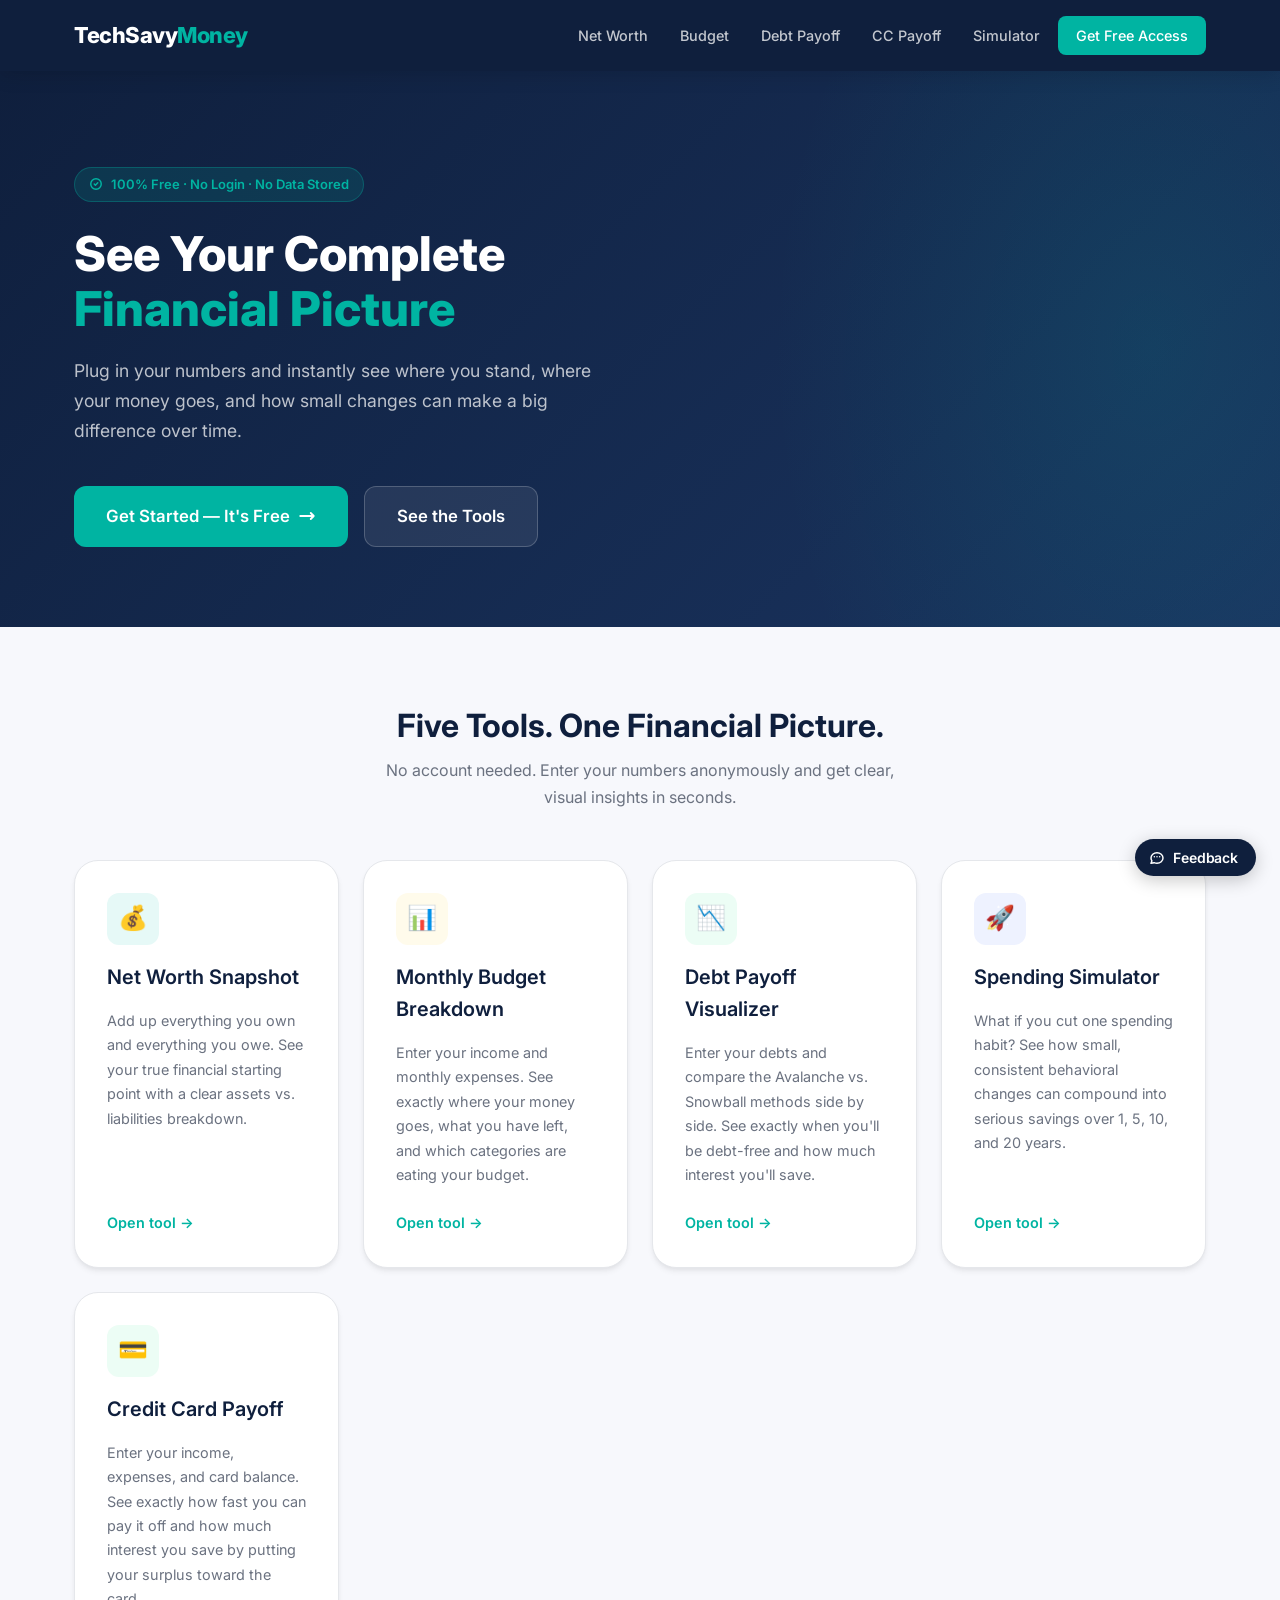
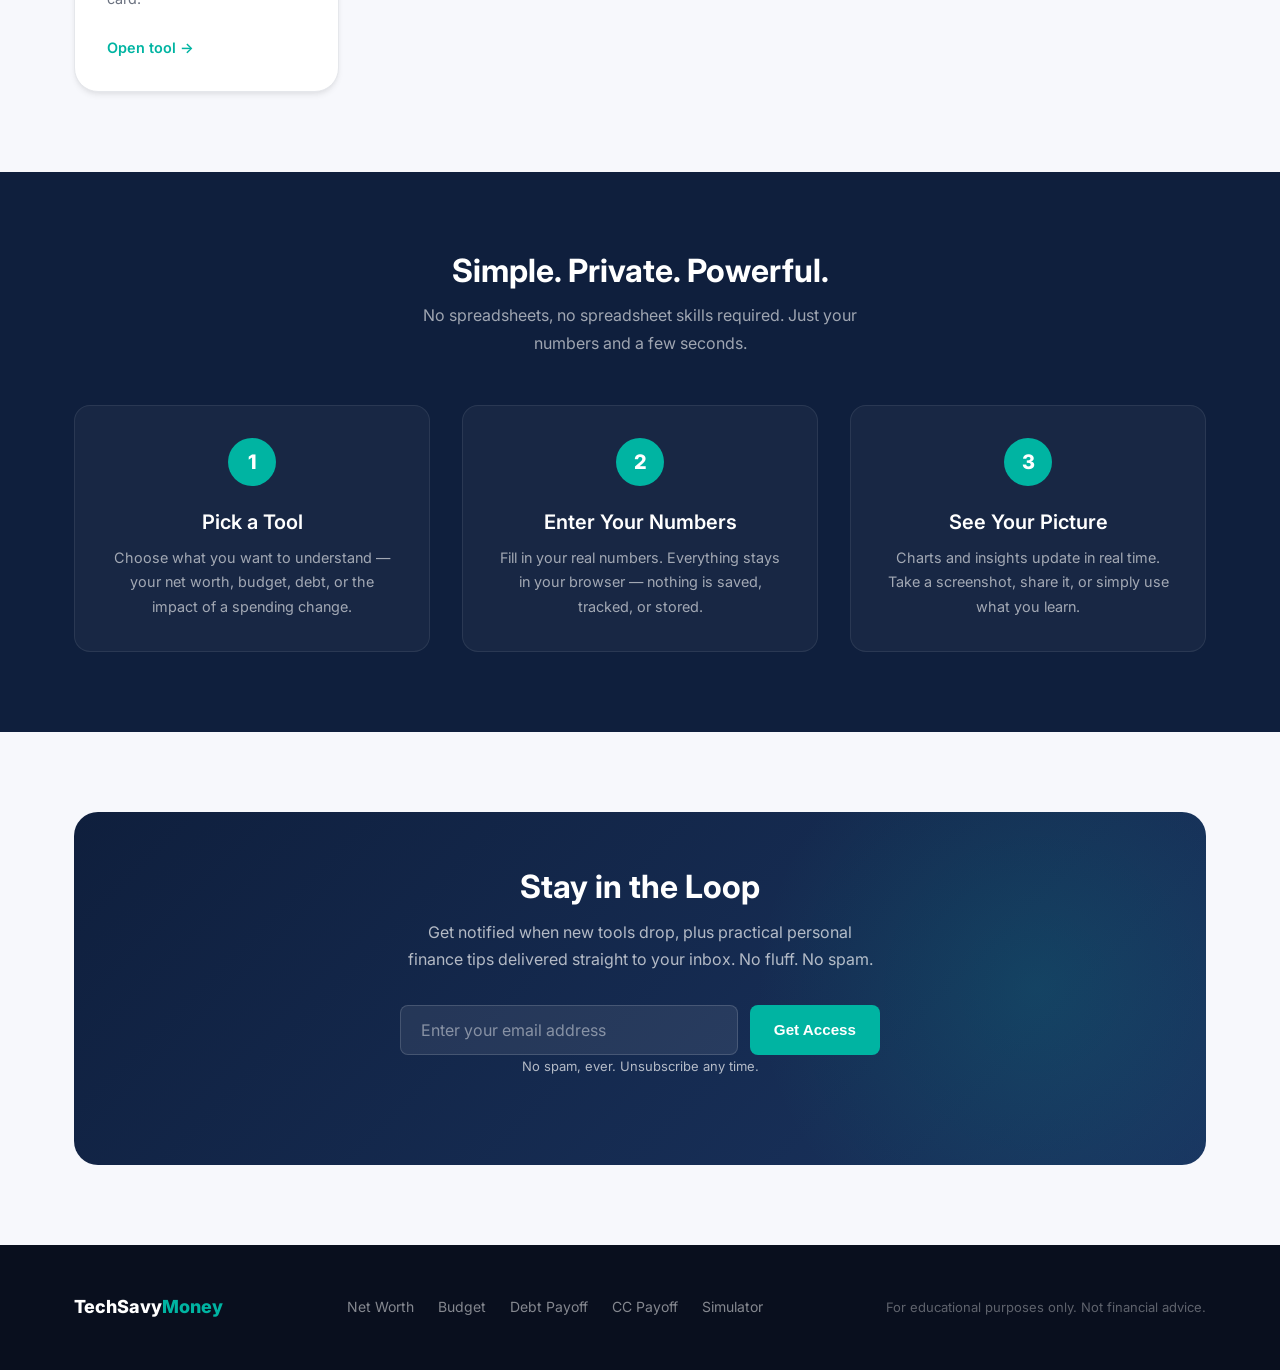
==== dashboard/index.html @ 78b443f4 "Restructure: make WAT project root the home for the dashboard - Move site source into dashboard/ (hi" ====
<!DOCTYPE html>
<html lang="en">
<head>
  <meta charset="UTF-8" />
  <meta name="viewport" content="width=device-width, initial-scale=1.0" />
  <title>TechSavyMoney — Your Complete Financial Picture</title>
  <meta name="description" content="Free personal finance tools to visualize your net worth, budget, debt payoff plan, and the impact of small spending changes." />
  <link rel="stylesheet" href="css/styles.css" />
</head>
<body>

  <!-- ── Navbar ── -->
  <nav class="navbar">
    <div class="container">
      <a href="index.html" class="nav-logo">TechSavy<span>Money</span></a>
      <div class="nav-links">
        <a href="net-worth.html">Net Worth</a>
        <a href="budget.html">Budget</a>
        <a href="debt-payoff.html">Debt Payoff</a>
        <a href="credit-card.html">CC Payoff</a>
        <a href="spending-simulator.html">Simulator</a>
        <a href="#get-access" class="nav-cta">Get Free Access</a>
      </div>
      <button class="nav-toggle" onclick="toggleNav()" aria-label="Toggle menu">&#9776;</button>
    </div>
    <div class="nav-mobile" id="mobileNav">
      <a href="net-worth.html">Net Worth</a>
      <a href="budget.html">Budget Breakdown</a>
      <a href="debt-payoff.html">Debt Payoff</a>
      <a href="credit-card.html">CC Payoff</a>
      <a href="spending-simulator.html">Spending Simulator</a>
      <a href="#get-access" style="color: var(--teal); font-weight: 700;">Get Free Access →</a>
    </div>
  </nav>

  <!-- ── Hero ── -->
  <section class="hero">
    <div class="container">
      <div class="hero-content fade-up">
        <div class="hero-badge">
          <svg width="14" height="14" fill="none" viewBox="0 0 24 24" stroke="currentColor" stroke-width="2.5"><path stroke-linecap="round" stroke-linejoin="round" d="M9 12l2 2 4-4m6 2a9 9 0 11-18 0 9 9 0 0118 0z"/></svg>
          100% Free · No Login · No Data Stored
        </div>
        <h1>See Your Complete <span>Financial Picture</span></h1>
        <p>Plug in your numbers and instantly see where you stand, where your money goes, and how small changes can make a big difference over time.</p>
        <div class="hero-actions">
          <a href="net-worth.html" class="btn btn-primary btn-lg">
            Get Started — It's Free
            <svg width="18" height="18" fill="none" viewBox="0 0 24 24" stroke="currentColor" stroke-width="2.5"><path stroke-linecap="round" stroke-linejoin="round" d="M17 8l4 4m0 0l-4 4m4-4H3"/></svg>
          </a>
          <a href="#tools" class="btn btn-secondary btn-lg" style="background: rgba(255,255,255,0.08); color: #fff; border-color: rgba(255,255,255,0.2);">See the Tools</a>
        </div>
      </div>
    </div>
  </section>

  <!-- ── Tools ── -->
  <section class="tools-section" id="tools">
    <div class="container">
      <h2>Five Tools. One Financial Picture.</h2>
      <p class="subtitle">No account needed. Enter your numbers anonymously and get clear, visual insights in seconds.</p>

      <div class="tools-grid">

        <a href="net-worth.html" class="tool-card">
          <div class="tool-icon tool-icon-teal">💰</div>
          <h3>Net Worth Snapshot</h3>
          <p>Add up everything you own and everything you owe. See your true financial starting point with a clear assets vs. liabilities breakdown.</p>
          <span class="tool-card-link">Open tool →</span>
        </a>

        <a href="budget.html" class="tool-card">
          <div class="tool-icon tool-icon-amber">📊</div>
          <h3>Monthly Budget Breakdown</h3>
          <p>Enter your income and monthly expenses. See exactly where your money goes, what you have left, and which categories are eating your budget.</p>
          <span class="tool-card-link">Open tool →</span>
        </a>

        <a href="debt-payoff.html" class="tool-card">
          <div class="tool-icon tool-icon-green">📉</div>
          <h3>Debt Payoff Visualizer</h3>
          <p>Enter your debts and compare the Avalanche vs. Snowball methods side by side. See exactly when you'll be debt-free and how much interest you'll save.</p>
          <span class="tool-card-link">Open tool →</span>
        </a>

        <a href="spending-simulator.html" class="tool-card">
          <div class="tool-icon tool-icon-navy">🚀</div>
          <h3>Spending Simulator</h3>
          <p>What if you cut one spending habit? See how small, consistent behavioral changes can compound into serious savings over 1, 5, 10, and 20 years.</p>
          <span class="tool-card-link">Open tool →</span>
        </a>

        <a href="credit-card.html" class="tool-card">
          <div class="tool-icon tool-icon-green">💳</div>
          <h3>Credit Card Payoff</h3>
          <p>Enter your income, expenses, and card balance. See exactly how fast you can pay it off and how much interest you save by putting your surplus toward the card.</p>
          <span class="tool-card-link">Open tool →</span>
        </a>

      </div>
    </div>
  </section>

  <!-- ── How It Works ── -->
  <section class="how-section">
    <div class="container">
      <h2>Simple. Private. Powerful.</h2>
      <p class="subtitle">No spreadsheets, no spreadsheet skills required. Just your numbers and a few seconds.</p>
      <div class="steps-grid">
        <div class="step">
          <div class="step-number">1</div>
          <h3>Pick a Tool</h3>
          <p>Choose what you want to understand — your net worth, budget, debt, or the impact of a spending change.</p>
        </div>
        <div class="step">
          <div class="step-number">2</div>
          <h3>Enter Your Numbers</h3>
          <p>Fill in your real numbers. Everything stays in your browser — nothing is saved, tracked, or stored.</p>
        </div>
        <div class="step">
          <div class="step-number">3</div>
          <h3>See Your Picture</h3>
          <p>Charts and insights update in real time. Take a screenshot, share it, or simply use what you learn.</p>
        </div>
      </div>
    </div>
  </section>

  <!-- ── Email Capture ── -->
  <section class="email-section section" id="get-access">
    <div class="container">
      <div class="email-box">
        <h2>Stay in the Loop</h2>
        <p>Get notified when new tools drop, plus practical personal finance tips delivered straight to your inbox. No fluff. No spam.</p>
        <form class="email-form" onsubmit="handleEmailSubmit(event)">
          <input type="email" id="emailInput" placeholder="Enter your email address" required />
          <button type="submit" class="btn btn-primary">Get Access</button>
        </form>
        <p class="email-disclaimer">No spam, ever. Unsubscribe any time.</p>
        <p id="emailSuccess" class="hidden" style="color: var(--teal); font-weight: 600; margin-top: 1rem; position: relative;">
          ✓ You're on the list! Check your inbox.
        </p>
      </div>
    </div>
  </section>

  <!-- ── Footer ── -->
  <footer class="footer">
    <div class="container">
      <div class="footer-inner">
        <div class="footer-logo">TechSavy<span>Money</span></div>
        <div class="footer-links">
          <a href="net-worth.html">Net Worth</a>
          <a href="budget.html">Budget</a>
          <a href="debt-payoff.html">Debt Payoff</a>
          <a href="credit-card.html">CC Payoff</a>
          <a href="spending-simulator.html">Simulator</a>
        </div>
        <p class="footer-copy">For educational purposes only. Not financial advice.</p>
      </div>
    </div>
  </footer>

  <!-- Netlify Forms registration — required for feedback widget to submit correctly -->
  <form name="feedback" method="POST" data-netlify="true" netlify-honeypot="bot-field" style="position:absolute;left:-9999px;width:1px;height:1px;overflow:hidden;" aria-hidden="true">
    <input name="bot-field" />
    <input name="type" />
    <input name="message" />
    <input name="email" />
    <input name="page" />
  </form>

  <script src="js/feedback.js"></script>
  <script>
    function toggleNav() {
      document.getElementById('mobileNav').classList.toggle('open');
    }
    function handleEmailSubmit(e) {
      e.preventDefault();
      // TODO: Connect to your email provider (Mailchimp, ConvertKit, etc.)
      document.querySelector('.email-form').classList.add('hidden');
      document.getElementById('emailSuccess').classList.remove('hidden');
    }
  </script>
</body>
</html>
---- dashboard/css/styles.css ----
@import url('https://fonts.googleapis.com/css2?family=Inter:wght@400;500;600;700;800&display=swap');

/* ─── Variables ─────────────────────────────────────────────── */
:root {
  --bg:           #F7F8FC;
  --surface:      #FFFFFF;
  --surface-2:    #F0F2F8;
  --navy:         #0F1F3D;
  --navy-light:   #1A3460;
  --teal:         #00B4A2;
  --teal-dark:    #009688;
  --teal-light:   #E6F9F7;
  --text:         #111827;
  --text-muted:   #6B7280;
  --border:       #E5E7EB;
  --green:        #10B981;
  --green-light:  #ECFDF5;
  --red:          #EF4444;
  --red-light:    #FEF2F2;
  --amber:        #F59E0B;
  --amber-light:  #FFFBEB;
  --shadow-sm:    0 1px 3px rgba(0,0,0,0.06);
  --shadow:       0 4px 6px -1px rgba(0,0,0,0.07), 0 2px 4px -1px rgba(0,0,0,0.04);
  --shadow-md:    0 10px 15px -3px rgba(0,0,0,0.08), 0 4px 6px -2px rgba(0,0,0,0.03);
  --shadow-lg:    0 20px 25px -5px rgba(0,0,0,0.08), 0 10px 10px -5px rgba(0,0,0,0.03);
  --radius-sm:    8px;
  --radius:       12px;
  --radius-lg:    16px;
  --radius-xl:    24px;
}

/* ─── Reset ─────────────────────────────────────────────────── */
*, *::before, *::after { box-sizing: border-box; margin: 0; padding: 0; }
html { scroll-behavior: smooth; }
body {
  font-family: 'Inter', -apple-system, BlinkMacSystemFont, sans-serif;
  background: var(--bg);
  color: var(--text);
  line-height: 1.6;
  -webkit-font-smoothing: antialiased;
}
a { text-decoration: none; color: inherit; }
img { max-width: 100%; display: block; }

/* ─── Typography ─────────────────────────────────────────────── */
h1 { font-size: clamp(2rem, 4vw, 3rem); font-weight: 800; line-height: 1.15; }
h2 { font-size: clamp(1.5rem, 3vw, 2rem); font-weight: 700; line-height: 1.2; }
h3 { font-size: 1.25rem; font-weight: 600; }
h4 { font-size: 1rem; font-weight: 600; }
p  { color: var(--text-muted); line-height: 1.7; }

/* ─── Layout ─────────────────────────────────────────────────── */
.container {
  max-width: 1180px;
  margin: 0 auto;
  padding: 0 1.5rem;
}
.section { padding: 5rem 0; }
.section-sm { padding: 3rem 0; }

/* ─── Navbar ─────────────────────────────────────────────────── */
.navbar {
  background: var(--navy);
  padding: 1rem 0;
  position: sticky;
  top: 0;
  z-index: 1000;
  box-shadow: 0 2px 20px rgba(0,0,0,0.15);
}
.navbar .container {
  display: flex;
  align-items: center;
  justify-content: space-between;
  gap: 1rem;
}
.nav-logo {
  font-size: 1.375rem;
  font-weight: 800;
  color: #fff;
  letter-spacing: -0.5px;
  white-space: nowrap;
}
.nav-logo span { color: var(--teal); }
.nav-links {
  display: flex;
  align-items: center;
  gap: 0.25rem;
}
.nav-links a {
  color: rgba(255,255,255,0.75);
  font-size: 0.9rem;
  font-weight: 500;
  padding: 0.5rem 0.875rem;
  border-radius: var(--radius-sm);
  transition: all 0.15s ease;
}
.nav-links a:hover,
.nav-links a.active {
  color: #fff;
  background: rgba(255,255,255,0.1);
}
.nav-links a.active { color: var(--teal); }
.nav-cta {
  background: var(--teal) !important;
  color: #fff !important;
  padding: 0.5rem 1.125rem !important;
  border-radius: var(--radius-sm) !important;
}
.nav-cta:hover { background: var(--teal-dark) !important; }

.nav-toggle {
  display: none;
  background: none;
  border: none;
  color: #fff;
  font-size: 1.5rem;
  cursor: pointer;
  padding: 0.25rem;
  line-height: 1;
}
.nav-mobile {
  display: none;
  flex-direction: column;
  padding: 1rem 1.5rem 1.5rem;
  gap: 0.25rem;
  border-top: 1px solid rgba(255,255,255,0.08);
  margin-top: 0.5rem;
}
.nav-mobile a {
  color: rgba(255,255,255,0.8);
  font-size: 1rem;
  font-weight: 500;
  padding: 0.75rem 0;
  border-bottom: 1px solid rgba(255,255,255,0.06);
}
.nav-mobile.open { display: flex; }

/* ─── Buttons ────────────────────────────────────────────────── */
.btn {
  display: inline-flex;
  align-items: center;
  gap: 0.5rem;
  padding: 0.75rem 1.5rem;
  border-radius: var(--radius-sm);
  font-size: 0.95rem;
  font-weight: 600;
  cursor: pointer;
  border: none;
  transition: all 0.15s ease;
  white-space: nowrap;
}
.btn-primary {
  background: var(--teal);
  color: #fff;
}
.btn-primary:hover { background: var(--teal-dark); transform: translateY(-1px); box-shadow: 0 4px 12px rgba(0,180,162,0.35); }
.btn-secondary {
  background: var(--surface);
  color: var(--navy);
  border: 1.5px solid var(--border);
}
.btn-secondary:hover { border-color: var(--teal); color: var(--teal); background: var(--teal-light); }
.btn-navy {
  background: var(--navy);
  color: #fff;
}
.btn-navy:hover { background: var(--navy-light); transform: translateY(-1px); }
.btn-lg { padding: 1rem 2rem; font-size: 1.05rem; border-radius: var(--radius); }
.btn-sm { padding: 0.5rem 1rem; font-size: 0.85rem; }
.btn-block { width: 100%; justify-content: center; }
.btn-danger {
  background: var(--red-light);
  color: var(--red);
  border: 1.5px solid #fca5a5;
}
.btn-danger:hover { background: #fee2e2; }

/* ─── Cards ──────────────────────────────────────────────────── */
.card {
  background: var(--surface);
  border-radius: var(--radius-lg);
  box-shadow: var(--shadow);
  border: 1px solid rgba(0,0,0,0.04);
}
.card-body { padding: 1.75rem; }
.card-header {
  padding: 1.25rem 1.75rem;
  border-bottom: 1px solid var(--border);
  display: flex;
  align-items: center;
  justify-content: space-between;
  gap: 1rem;
}
.card-header h3 { margin: 0; }

/* ─── Form Controls ──────────────────────────────────────────── */
.form-group {
  margin-bottom: 1.125rem;
}
.form-group label {
  display: block;
  font-size: 0.8125rem;
  font-weight: 600;
  color: var(--text-muted);
  text-transform: uppercase;
  letter-spacing: 0.04em;
  margin-bottom: 0.375rem;
}
.form-group input,
.form-group select {
  width: 100%;
  padding: 0.6875rem 1rem;
  border: 1.5px solid var(--border);
  border-radius: var(--radius-sm);
  font-size: 1rem;
  font-family: 'Inter', sans-serif;
  color: var(--text);
  background: var(--surface);
  transition: all 0.15s ease;
}
.form-group input:focus,
.form-group select:focus {
  outline: none;
  border-color: var(--teal);
  box-shadow: 0 0 0 3px rgba(0,180,162,0.12);
}
.form-group input::placeholder { color: #9CA3AF; }

.input-prefix {
  position: relative;
}
.input-prefix span {
  position: absolute;
  left: 0.875rem;
  top: 50%;
  transform: translateY(-50%);
  color: var(--text-muted);
  font-weight: 500;
  font-size: 1rem;
  pointer-events: none;
}
.input-prefix input {
  padding-left: 1.75rem;
}

.input-suffix {
  position: relative;
}
.input-suffix span {
  position: absolute;
  right: 0.875rem;
  top: 50%;
  transform: translateY(-50%);
  color: var(--text-muted);
  font-weight: 500;
  font-size: 0.875rem;
  pointer-events: none;
}
.input-suffix input {
  padding-right: 2.5rem;
}

.range-wrapper {
  display: flex;
  align-items: center;
  gap: 1rem;
}
.range-wrapper input[type="range"] {
  flex: 1;
  padding: 0;
  border: none;
  box-shadow: none;
  accent-color: var(--teal);
  cursor: pointer;
}
.range-wrapper input[type="range"]:focus { box-shadow: none; }
.range-value {
  font-weight: 700;
  font-size: 1rem;
  color: var(--teal);
  min-width: 3.5rem;
  text-align: right;
}

/* ─── Section Dividers ───────────────────────────────────────── */
.section-label {
  font-size: 0.75rem;
  font-weight: 700;
  text-transform: uppercase;
  letter-spacing: 0.08em;
  color: var(--text-muted);
  margin-bottom: 1rem;
  display: flex;
  align-items: center;
  gap: 0.5rem;
}
.section-label::after {
  content: '';
  flex: 1;
  height: 1px;
  background: var(--border);
}

/* ─── Stat Cards ─────────────────────────────────────────────── */
.stat-card {
  background: var(--surface);
  border-radius: var(--radius);
  padding: 1.25rem 1.5rem;
  box-shadow: var(--shadow-sm);
  border: 1px solid var(--border);
}
.stat-label {
  font-size: 0.8125rem;
  font-weight: 600;
  color: var(--text-muted);
  text-transform: uppercase;
  letter-spacing: 0.04em;
  margin-bottom: 0.375rem;
}
.stat-value {
  font-size: 1.875rem;
  font-weight: 800;
  letter-spacing: -0.5px;
  line-height: 1;
  margin-bottom: 0.25rem;
}
.stat-meta {
  font-size: 0.8125rem;
  color: var(--text-muted);
}
.stat-positive { color: var(--green); }
.stat-negative { color: var(--red); }
.stat-neutral  { color: var(--navy); }

/* ─── Progress Bars ──────────────────────────────────────────── */
.progress-bar {
  height: 8px;
  background: var(--surface-2);
  border-radius: 100px;
  overflow: hidden;
  margin-top: 0.5rem;
}
.progress-fill {
  height: 100%;
  border-radius: 100px;
  transition: width 0.6s cubic-bezier(0.4, 0, 0.2, 1);
}

/* ─── Badges ─────────────────────────────────────────────────── */
.badge {
  display: inline-flex;
  align-items: center;
  padding: 0.25rem 0.625rem;
  border-radius: 100px;
  font-size: 0.75rem;
  font-weight: 600;
}
.badge-green  { background: var(--green-light); color: #065F46; }
.badge-red    { background: var(--red-light);   color: #991B1B; }
.badge-amber  { background: var(--amber-light); color: #92400E; }
.badge-teal   { background: var(--teal-light);  color: #005A52; }
.badge-navy   { background: #EEF2FF;            color: var(--navy); }

/* ─── Tool Layout (split view) ───────────────────────────────── */
.tool-page { padding: 2.5rem 0 4rem; }
.tool-header { margin-bottom: 2.5rem; }
.tool-header h1 { color: var(--navy); margin-bottom: 0.5rem; }
.tool-header p { font-size: 1.05rem; }

.tool-layout {
  display: grid;
  grid-template-columns: 1fr 1fr;
  gap: 2rem;
  align-items: start;
}

.panel { display: flex; flex-direction: column; gap: 1.5rem; }

/* ─── Chart Container ────────────────────────────────────────── */
.chart-wrap {
  position: relative;
  width: 100%;
}
.chart-wrap canvas { width: 100% !important; }

/* ─── Debt Items ─────────────────────────────────────────────── */
.debt-item {
  background: var(--surface-2);
  border-radius: var(--radius);
  padding: 1.25rem;
  border: 1.5px solid var(--border);
  position: relative;
  transition: border-color 0.15s;
}
.debt-item:hover { border-color: var(--teal); }
.debt-item-header {
  display: flex;
  align-items: center;
  justify-content: space-between;
  margin-bottom: 1rem;
}
.debt-item-grid {
  display: grid;
  grid-template-columns: 1fr 1fr;
  gap: 0.75rem;
}
.debt-item .form-group { margin-bottom: 0; }

/* ─── Comparison Table ───────────────────────────────────────── */
.comparison {
  display: grid;
  grid-template-columns: 1fr 1fr;
  gap: 1rem;
}
.method-card {
  background: var(--surface);
  border-radius: var(--radius);
  padding: 1.25rem;
  border: 2px solid var(--border);
  transition: all 0.2s;
}
.method-card.winner { border-color: var(--teal); background: var(--teal-light); }
.method-card h4 { margin-bottom: 0.75rem; font-size: 0.9375rem; }
.method-stat { margin-bottom: 0.5rem; }
.method-stat .label { font-size: 0.75rem; color: var(--text-muted); font-weight: 500; }
.method-stat .value { font-size: 1.0625rem; font-weight: 700; color: var(--navy); }
.winner-badge {
  display: inline-block;
  background: var(--teal);
  color: #fff;
  font-size: 0.6875rem;
  font-weight: 700;
  padding: 0.1875rem 0.5rem;
  border-radius: 100px;
  text-transform: uppercase;
  letter-spacing: 0.04em;
  margin-bottom: 0.5rem;
}

/* ─── Category Rows ──────────────────────────────────────────── */
.category-row {
  display: flex;
  align-items: center;
  gap: 0.75rem;
  padding: 0.625rem 0;
  border-bottom: 1px solid var(--border);
}
.category-row:last-child { border-bottom: none; }
.category-dot {
  width: 10px;
  height: 10px;
  border-radius: 50%;
  flex-shrink: 0;
}
.category-name { flex: 1; font-size: 0.9rem; font-weight: 500; }
.category-amount { font-weight: 600; font-size: 0.9rem; color: var(--navy); }
.category-pct { font-size: 0.8rem; color: var(--text-muted); min-width: 3rem; text-align: right; }

/* ─── Simulator Inputs ───────────────────────────────────────── */
.sim-timeline {
  display: grid;
  grid-template-columns: repeat(4, 1fr);
  gap: 0.75rem;
  margin-top: 1rem;
}
.timeline-card {
  background: var(--surface);
  border-radius: var(--radius);
  padding: 1rem;
  border: 1.5px solid var(--border);
  text-align: center;
  transition: all 0.2s;
}
.timeline-card:hover { border-color: var(--teal); }
.timeline-year { font-size: 0.8125rem; font-weight: 600; color: var(--text-muted); margin-bottom: 0.375rem; }
.timeline-amount { font-size: 1.25rem; font-weight: 800; color: var(--navy); letter-spacing: -0.5px; }
.timeline-saved { font-size: 0.75rem; color: var(--text-muted); margin-top: 0.25rem; }

/* ─── Hero (index) ───────────────────────────────────────────── */
.hero {
  background: linear-gradient(135deg, var(--navy) 0%, var(--navy-light) 100%);
  padding: 6rem 0 5rem;
  position: relative;
  overflow: hidden;
}
.hero::before {
  content: '';
  position: absolute;
  top: -50%;
  right: -20%;
  width: 60%;
  height: 200%;
  background: radial-gradient(ellipse, rgba(0,180,162,0.12) 0%, transparent 70%);
  pointer-events: none;
}
.hero-content { max-width: 640px; position: relative; z-index: 1; }
.hero-badge {
  display: inline-flex;
  align-items: center;
  gap: 0.5rem;
  background: rgba(0,180,162,0.15);
  color: var(--teal);
  border: 1px solid rgba(0,180,162,0.3);
  padding: 0.375rem 0.875rem;
  border-radius: 100px;
  font-size: 0.8125rem;
  font-weight: 600;
  margin-bottom: 1.5rem;
}
.hero h1 { color: #fff; margin-bottom: 1.25rem; }
.hero h1 span { color: var(--teal); }
.hero p { color: rgba(255,255,255,0.72); font-size: 1.1rem; margin-bottom: 2.5rem; max-width: 520px; }
.hero-actions { display: flex; gap: 1rem; flex-wrap: wrap; }

/* ─── Tool Cards (index) ─────────────────────────────────────── */
.tools-section { padding: 5rem 0; }
.tools-section h2 { text-align: center; color: var(--navy); margin-bottom: 0.75rem; }
.tools-section .subtitle { text-align: center; max-width: 540px; margin: 0 auto 3rem; }

.tools-grid {
  display: grid;
  grid-template-columns: repeat(auto-fit, minmax(260px, 1fr));
  gap: 1.5rem;
}
.tool-card {
  background: var(--surface);
  border-radius: var(--radius-xl);
  padding: 2rem;
  border: 1.5px solid var(--border);
  box-shadow: var(--shadow);
  transition: all 0.25s ease;
  display: flex;
  flex-direction: column;
  gap: 1rem;
}
.tool-card:hover {
  transform: translateY(-4px);
  box-shadow: var(--shadow-lg);
  border-color: var(--teal);
}
.tool-icon {
  width: 52px;
  height: 52px;
  border-radius: var(--radius);
  display: flex;
  align-items: center;
  justify-content: center;
  font-size: 1.5rem;
}
.tool-icon-teal   { background: var(--teal-light); }
.tool-icon-navy   { background: #EEF2FF; }
.tool-icon-green  { background: var(--green-light); }
.tool-icon-amber  { background: var(--amber-light); }
.tool-card h3 { color: var(--navy); }
.tool-card p { font-size: 0.9rem; flex: 1; }
.tool-card-link {
  display: inline-flex;
  align-items: center;
  gap: 0.375rem;
  color: var(--teal);
  font-weight: 600;
  font-size: 0.9rem;
  margin-top: 0.5rem;
  transition: gap 0.15s;
}
.tool-card:hover .tool-card-link { gap: 0.625rem; }

/* ─── How It Works ───────────────────────────────────────────── */
.how-section {
  background: var(--navy);
  padding: 5rem 0;
}
.how-section h2 { color: #fff; text-align: center; margin-bottom: 0.75rem; }
.how-section .subtitle { color: rgba(255,255,255,0.6); text-align: center; max-width: 500px; margin: 0 auto 3rem; }
.steps-grid {
  display: grid;
  grid-template-columns: repeat(3, 1fr);
  gap: 2rem;
}
.step {
  text-align: center;
  padding: 2rem;
  background: rgba(255,255,255,0.04);
  border-radius: var(--radius-lg);
  border: 1px solid rgba(255,255,255,0.08);
}
.step-number {
  width: 48px;
  height: 48px;
  border-radius: 50%;
  background: var(--teal);
  color: #fff;
  font-size: 1.25rem;
  font-weight: 800;
  display: flex;
  align-items: center;
  justify-content: center;
  margin: 0 auto 1.25rem;
}
.step h3 { color: #fff; margin-bottom: 0.5rem; }
.step p { color: rgba(255,255,255,0.6); font-size: 0.9rem; }

/* ─── Email Capture ──────────────────────────────────────────── */
.email-section {
  padding: 5rem 0;
}
.email-box {
  background: linear-gradient(135deg, var(--navy), var(--navy-light));
  border-radius: var(--radius-xl);
  padding: 3.5rem;
  text-align: center;
  position: relative;
  overflow: hidden;
}
.email-box::before {
  content: '';
  position: absolute;
  top: -30%;
  right: -10%;
  width: 50%;
  height: 160%;
  background: radial-gradient(ellipse, rgba(0,180,162,0.15) 0%, transparent 70%);
  pointer-events: none;
}
.email-box h2 { color: #fff; margin-bottom: 0.75rem; position: relative; }
.email-box p { color: rgba(255,255,255,0.68); max-width: 480px; margin: 0 auto 2rem; position: relative; }
.email-form {
  display: flex;
  gap: 0.75rem;
  max-width: 480px;
  margin: 0 auto;
  position: relative;
}
.email-form input {
  flex: 1;
  padding: 0.875rem 1.25rem;
  border-radius: var(--radius-sm);
  border: 1.5px solid rgba(255,255,255,0.15);
  background: rgba(255,255,255,0.08);
  color: #fff;
  font-size: 1rem;
  font-family: 'Inter', sans-serif;
}
.email-form input::placeholder { color: rgba(255,255,255,0.45); }
.email-form input:focus { outline: none; border-color: var(--teal); background: rgba(255,255,255,0.12); }
.email-disclaimer {
  margin-top: 1rem;
  font-size: 0.8125rem;
  color: rgba(255,255,255,0.45);
  position: relative;
}

/* ─── Footer ─────────────────────────────────────────────────── */
.footer {
  background: #090F1E;
  padding: 3rem 0;
}
.footer-inner {
  display: flex;
  align-items: center;
  justify-content: space-between;
  flex-wrap: wrap;
  gap: 1rem;
}
.footer-logo { font-size: 1.125rem; font-weight: 800; color: #fff; }
.footer-logo span { color: var(--teal); }
.footer-links { display: flex; gap: 1.5rem; flex-wrap: wrap; }
.footer-links a { color: rgba(255,255,255,0.5); font-size: 0.875rem; transition: color 0.15s; }
.footer-links a:hover { color: #fff; }
.footer-copy { color: rgba(255,255,255,0.35); font-size: 0.8125rem; }

/* ─── Disclaimer ─────────────────────────────────────────────── */
.disclaimer {
  background: var(--amber-light);
  border: 1px solid #FDE68A;
  border-radius: var(--radius-sm);
  padding: 0.875rem 1.125rem;
  font-size: 0.8125rem;
  color: #78350F;
  line-height: 1.55;
}

/* ─── Utility ────────────────────────────────────────────────── */
.text-center { text-align: center; }
.text-right  { text-align: right; }
.mt-1 { margin-top: 0.5rem; }
.mt-2 { margin-top: 1rem; }
.mt-3 { margin-top: 1.5rem; }
.mb-1 { margin-bottom: 0.5rem; }
.mb-2 { margin-bottom: 1rem; }
.mb-3 { margin-bottom: 1.5rem; }
.gap-1 { gap: 0.5rem; }
.hidden { display: none !important; }
.flex { display: flex; }
.flex-between { display: flex; align-items: center; justify-content: space-between; }
.grid-2 { display: grid; grid-template-columns: 1fr 1fr; gap: 1rem; }
.grid-3 { display: grid; grid-template-columns: repeat(3, 1fr); gap: 1rem; }

/* ─── Loading / Empty States ─────────────────────────────────── */
.empty-state {
  text-align: center;
  padding: 3rem 1.5rem;
  color: var(--text-muted);
}
.empty-state .icon { font-size: 3rem; margin-bottom: 1rem; opacity: 0.4; }
.empty-state p { font-size: 0.9375rem; }

/* ─── Responsive ─────────────────────────────────────────────── */
@media (max-width: 900px) {
  .tool-layout {
    grid-template-columns: 1fr;
  }
  .steps-grid { grid-template-columns: 1fr; gap: 1rem; }
  .email-form { flex-direction: column; }
  .sim-timeline { grid-template-columns: repeat(2, 1fr); }
  .comparison { grid-template-columns: 1fr; }
}

@media (max-width: 640px) {
  .hero { padding: 4rem 0 3.5rem; }
  .hero-actions { flex-direction: column; }
  .tools-grid { grid-template-columns: 1fr; }
  .nav-links { display: none; }
  .nav-toggle { display: block; }
  .email-box { padding: 2rem 1.5rem; }
  .footer-inner { flex-direction: column; align-items: flex-start; }
  .grid-2 { grid-template-columns: 1fr; }
  .sim-timeline { grid-template-columns: repeat(2, 1fr); }
  .debt-item-grid { grid-template-columns: 1fr; }
}

@media (max-width: 400px) {
  .sim-timeline { grid-template-columns: 1fr 1fr; }
}

/* ─── Feedback Widget ────────────────────────────────────────── */
.feedback-btn {
  position: fixed;
  bottom: 1.5rem;
  right: 1.5rem;
  z-index: 900;
  background: var(--navy);
  color: #fff;
  border: none;
  border-radius: 100px;
  padding: 0.625rem 1.125rem 0.625rem 0.875rem;
  font-size: 0.875rem;
  font-weight: 600;
  font-family: 'Inter', sans-serif;
  cursor: pointer;
  display: flex;
  align-items: center;
  gap: 0.5rem;
  box-shadow: 0 4px 18px rgba(0,0,0,0.22);
  transition: all 0.2s ease;
  letter-spacing: -0.01em;
}
.feedback-btn:hover {
  background: var(--navy-light);
  transform: translateY(-2px);
  box-shadow: 0 8px 24px rgba(0,0,0,0.26);
}

.feedback-overlay {
  position: fixed;
  inset: 0;
  background: rgba(0,0,0,0.45);
  z-index: 1100;
  display: flex;
  align-items: flex-end;
  justify-content: flex-end;
  padding: 1.5rem;
  backdrop-filter: blur(2px);
}
.feedback-overlay.hidden { display: none !important; }

.feedback-modal {
  background: var(--surface);
  border-radius: var(--radius-xl);
  width: 100%;
  max-width: 400px;
  box-shadow: 0 24px 48px rgba(0,0,0,0.18);
  overflow: hidden;
  animation: feedbackSlideUp 0.2s ease;
}

@keyframes feedbackSlideUp {
  from { opacity: 0; transform: translateY(14px); }
  to   { opacity: 1; transform: translateY(0); }
}

.feedback-modal-header {
  display: flex;
  align-items: center;
  justify-content: space-between;
  padding: 1.125rem 1.5rem;
  border-bottom: 1px solid var(--border);
}
.feedback-modal-header h3 { color: var(--navy); font-size: 1rem; }

.feedback-close-btn {
  background: none;
  border: none;
  font-size: 1.375rem;
  cursor: pointer;
  color: var(--text-muted);
  line-height: 1;
  padding: 0.125rem 0.375rem;
  border-radius: var(--radius-sm);
  transition: all 0.15s;
  font-family: 'Inter', sans-serif;
}
.feedback-close-btn:hover { background: var(--surface-2); color: var(--text); }

.feedback-modal-body { padding: 1.5rem; }

.feedback-type-toggle {
  display: flex;
  gap: 0.375rem;
  background: var(--surface-2);
  padding: 0.25rem;
  border-radius: var(--radius-sm);
  margin-bottom: 1.25rem;
}
.feedback-type-btn {
  flex: 1;
  padding: 0.5rem 0.625rem;
  border: none;
  border-radius: calc(var(--radius-sm) - 2px);
  font-size: 0.8125rem;
  font-weight: 600;
  font-family: 'Inter', sans-serif;
  cursor: pointer;
  background: transparent;
  color: var(--text-muted);
  transition: all 0.15s;
  white-space: nowrap;
}
.feedback-type-btn.active {
  background: var(--surface);
  color: var(--navy);
  box-shadow: var(--shadow-sm);
}

.feedback-modal-body .form-group { margin-bottom: 1rem; }

.feedback-modal-body textarea {
  width: 100%;
  padding: 0.6875rem 1rem;
  border: 1.5px solid var(--border);
  border-radius: var(--radius-sm);
  font-size: 0.9375rem;
  font-family: 'Inter', sans-serif;
  color: var(--text);
  resize: vertical;
  min-height: 96px;
  transition: all 0.15s ease;
  line-height: 1.55;
}
.feedback-modal-body textarea:focus {
  outline: none;
  border-color: var(--teal);
  box-shadow: 0 0 0 3px rgba(0,180,162,0.12);
}
.feedback-modal-body textarea.error { border-color: var(--red); }

.feedback-privacy-note {
  text-align: center;
  font-size: 0.75rem;
  color: var(--text-muted);
  margin-top: 0.875rem;
  margin-bottom: 0;
}

.feedback-success-inner {
  text-align: center;
  padding: 2.5rem 1.5rem;
}
.feedback-success-emoji { font-size: 2.5rem; margin-bottom: 1rem; }
.feedback-success-inner h3 { color: var(--navy); margin-bottom: 0.5rem; }

@media (max-width: 480px) {
  .feedback-overlay {
    padding: 0;
    align-items: flex-end;
    justify-content: stretch;
  }
  .feedback-modal {
    max-width: 100%;
    border-radius: var(--radius-xl) var(--radius-xl) 0 0;
  }
  .feedback-btn {
    bottom: 1rem;
    right: 1rem;
  }
}

/* ─── Animations ─────────────────────────────────────────────── */
@keyframes fadeUp {
  from { opacity: 0; transform: translateY(16px); }
  to   { opacity: 1; transform: translateY(0); }
}
.fade-up { animation: fadeUp 0.5s ease forwards; }

/* ─── Scrollbar ──────────────────────────────────────────────── */
::-webkit-scrollbar { width: 6px; }
::-webkit-scrollbar-track { background: transparent; }
::-webkit-scrollbar-thumb { background: var(--border); border-radius: 100px; }
::-webkit-scrollbar-thumb:hover { background: #CBD5E1; }
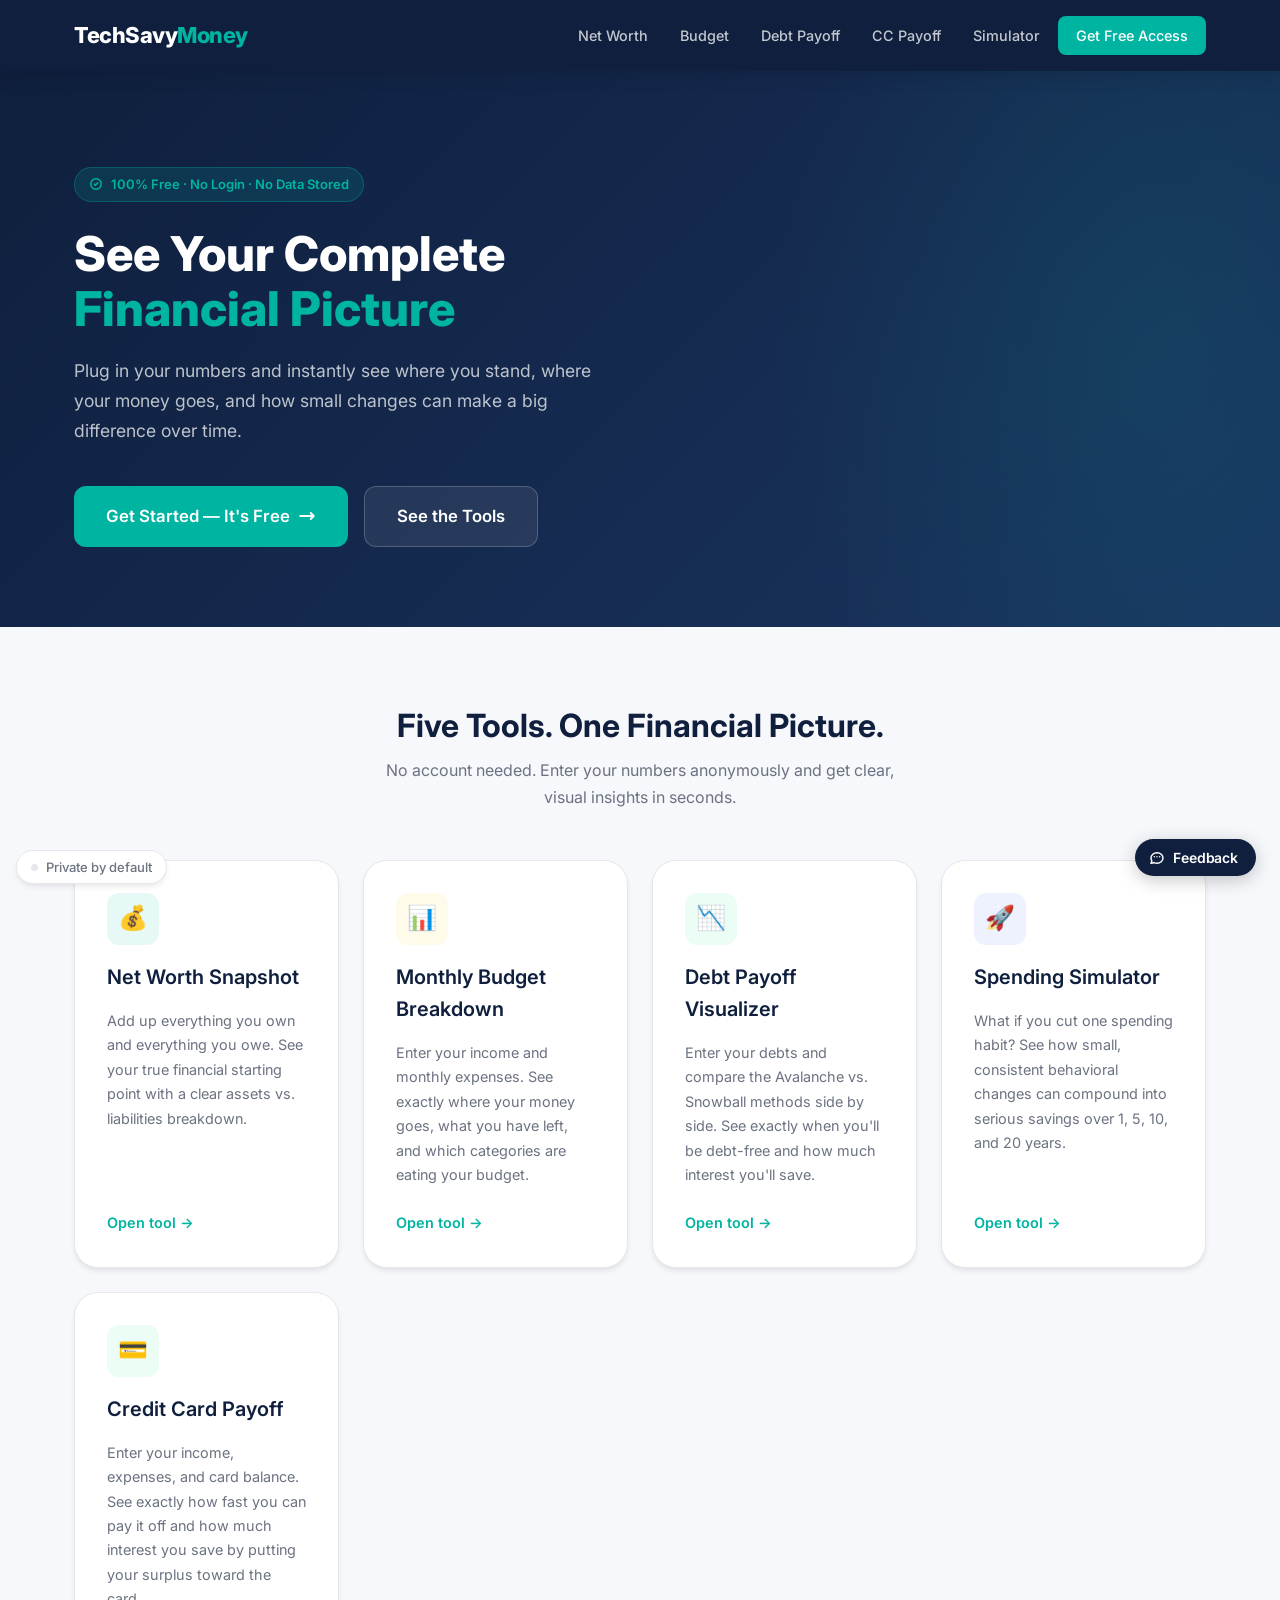
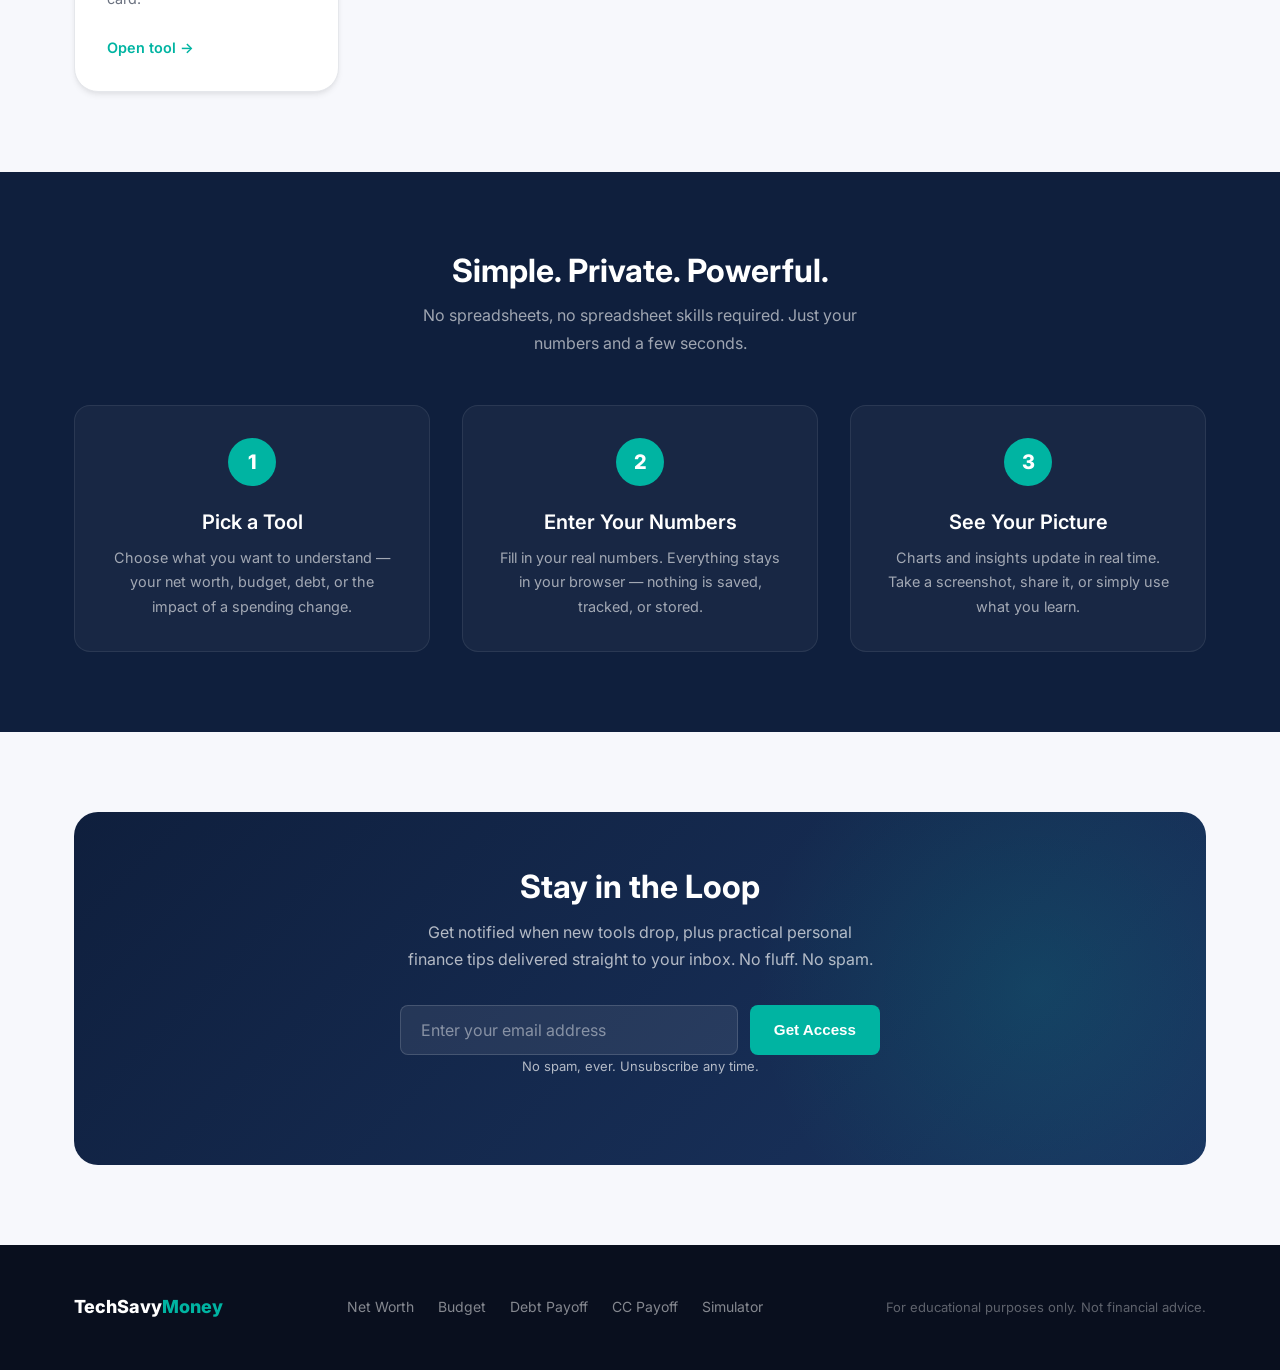
==== commit 321ac421: "Layer 1: one shared financial state across all five tools The homepage promised "Five Tools. One Fin" ====
--- a/dashboard/index.html
+++ b/dashboard/index.html
@@ -7,7 +7,7 @@
   <meta name="description" content="Free personal finance tools to visualize your net worth, budget, debt payoff plan, and the impact of small spending changes." />
   <link rel="stylesheet" href="css/styles.css" />
 </head>
-<body>
+<body data-tool="home">
 
   <!-- ── Navbar ── -->
   <nav class="navbar">
@@ -170,7 +170,11 @@
     <input name="page" />
   </form>
 
+  <script src="js/store.js"></script>
+
   <script src="js/feedback.js"></script>
+
+  <script src="js/tsm-ui.js"></script>
   <script>
     function toggleNav() {
       document.getElementById('mobileNav').classList.toggle('open');
--- a/dashboard/css/styles.css
+++ b/dashboard/css/styles.css
@@ -907,3 +907,220 @@
 ::-webkit-scrollbar-track { background: transparent; }
 ::-webkit-scrollbar-thumb { background: var(--border); border-radius: 100px; }
 ::-webkit-scrollbar-thumb:hover { background: #CBD5E1; }
+
+/* ═══ TSM Shared State (Layer 1) ══════════════════════════════════ */
+
+/* ── Prefilled field ───────────────────────────────────────────── */
+input.tsm-prefilled {
+  background: var(--teal-light);
+  border-color: var(--teal);
+}
+
+/* ── Prefill banner ────────────────────────────────────────────── */
+.tsm-banner {
+  display: flex;
+  align-items: center;
+  gap: 0.625rem;
+  padding: 0.75rem 1rem;
+  margin-bottom: 1.5rem;
+  background: var(--teal-light);
+  border: 1px solid rgba(0, 180, 162, 0.3);
+  border-radius: var(--radius);
+  font-size: 0.875rem;
+  color: var(--navy);
+  animation: tsm-slide-in 0.3s ease;
+}
+.tsm-banner-icon { color: var(--teal-dark); font-weight: 700; flex-shrink: 0; }
+.tsm-banner-text { flex: 1; min-width: 0; }
+.tsm-banner-undo {
+  flex-shrink: 0;
+  background: none;
+  border: none;
+  padding: 0.25rem 0.5rem;
+  font: inherit;
+  font-weight: 600;
+  color: var(--teal-dark);
+  text-decoration: underline;
+  cursor: pointer;
+  border-radius: var(--radius-sm);
+}
+.tsm-banner-undo:hover { background: rgba(0, 180, 162, 0.12); }
+.tsm-banner-close {
+  flex-shrink: 0;
+  background: none;
+  border: none;
+  padding: 0 0.25rem;
+  font-size: 1.25rem;
+  line-height: 1;
+  color: var(--text-muted);
+  cursor: pointer;
+}
+.tsm-banner-close:hover { color: var(--text); }
+
+@keyframes tsm-slide-in {
+  from { opacity: 0; transform: translateY(-6px); }
+  to   { opacity: 1; transform: none; }
+}
+
+/* ── Privacy control ───────────────────────────────────────────── */
+.tsm-privacy {
+  position: fixed;
+  bottom: 1rem;
+  left: 1rem;
+  z-index: 200;
+  display: flex;
+  flex-direction: column;
+  align-items: flex-start;
+  gap: 0.5rem;
+  max-width: calc(100vw - 2rem);
+}
+
+.tsm-privacy-pill {
+  display: inline-flex;
+  align-items: center;
+  gap: 0.5rem;
+  padding: 0.5rem 0.875rem;
+  background: var(--surface);
+  border: 1px solid var(--border);
+  border-radius: 999px;
+  box-shadow: var(--shadow);
+  font-size: 0.8125rem;
+  font-weight: 500;
+  font-family: inherit;
+  color: var(--text-muted);
+  cursor: pointer;
+  transition: border-color 0.15s, color 0.15s, box-shadow 0.15s;
+}
+.tsm-privacy-pill:hover { border-color: var(--teal); color: var(--text); box-shadow: var(--shadow-md); }
+.tsm-privacy-pill:focus-visible { outline: 2px solid var(--teal); outline-offset: 2px; }
+
+.tsm-privacy-dot {
+  width: 7px;
+  height: 7px;
+  border-radius: 50%;
+  background: var(--border);
+  flex-shrink: 0;
+}
+.tsm-privacy.has-data .tsm-privacy-dot { background: var(--green); }
+.tsm-privacy.has-data .tsm-privacy-pill { color: var(--text); }
+
+.tsm-privacy-panel {
+  width: min(22rem, calc(100vw - 2rem));
+  padding: 1.125rem;
+  background: var(--surface);
+  border: 1px solid var(--border);
+  border-radius: var(--radius-lg);
+  box-shadow: var(--shadow-lg);
+  animation: tsm-slide-up 0.18s ease;
+}
+.tsm-privacy-panel[hidden] { display: none; }
+
+@keyframes tsm-slide-up {
+  from { opacity: 0; transform: translateY(8px); }
+  to   { opacity: 1; transform: none; }
+}
+
+.tsm-privacy-head {
+  display: flex;
+  align-items: baseline;
+  justify-content: space-between;
+  gap: 0.5rem;
+  margin-bottom: 0.5rem;
+}
+.tsm-privacy-head strong { font-size: 0.875rem; color: var(--navy); line-height: 1.35; }
+.tsm-privacy-bytes {
+  flex-shrink: 0;
+  font-size: 0.6875rem;
+  font-weight: 600;
+  color: var(--green);
+  background: var(--green-light);
+  padding: 0.125rem 0.4375rem;
+  border-radius: 999px;
+  white-space: nowrap;
+}
+.tsm-privacy-copy {
+  font-size: 0.8125rem;
+  line-height: 1.5;
+  color: var(--text-muted);
+  margin-bottom: 0.875rem;
+}
+
+.tsm-privacy-modes { display: flex; flex-direction: column; gap: 0.375rem; margin-bottom: 0.75rem; }
+.tsm-privacy-mode {
+  display: flex;
+  align-items: flex-start;
+  gap: 0.5rem;
+  padding: 0.5rem 0.625rem;
+  border: 1px solid var(--border);
+  border-radius: var(--radius-sm);
+  cursor: pointer;
+  transition: border-color 0.15s, background 0.15s;
+}
+.tsm-privacy-mode:hover { border-color: var(--teal); }
+.tsm-privacy-mode.active { border-color: var(--teal); background: var(--teal-light); }
+.tsm-privacy-mode input { margin-top: 0.1875rem; accent-color: var(--teal-dark); }
+.tsm-privacy-mode-label { display: block; font-size: 0.8125rem; font-weight: 600; color: var(--text); }
+.tsm-privacy-mode-hint { display: block; font-size: 0.75rem; color: var(--text-muted); line-height: 1.4; }
+
+.tsm-privacy-expiry {
+  font-size: 0.75rem;
+  color: var(--text-muted);
+  margin-bottom: 0.75rem;
+}
+
+.tsm-privacy-clear {
+  width: 100%;
+  padding: 0.5rem;
+  background: var(--red-light);
+  border: 1px solid rgba(239, 68, 68, 0.25);
+  border-radius: var(--radius-sm);
+  font: inherit;
+  font-size: 0.8125rem;
+  font-weight: 600;
+  color: var(--red);
+  cursor: pointer;
+  transition: background 0.15s;
+}
+.tsm-privacy-clear:hover:not(:disabled) { background: #FDE2E2; }
+.tsm-privacy-clear:disabled { opacity: 0.45; cursor: default; }
+
+.tsm-privacy-proof {
+  font-size: 0.6875rem;
+  line-height: 1.5;
+  color: var(--text-muted);
+  margin-top: 0.75rem;
+  padding-top: 0.75rem;
+  border-top: 1px solid var(--border);
+}
+
+/* ── Cross-tool summary strip ──────────────────────────────────── */
+.tsm-summary {
+  display: flex;
+  flex-wrap: wrap;
+  gap: 0.5rem 1.5rem;
+  padding: 0.75rem 1rem;
+  margin-bottom: 1.5rem;
+  background: var(--surface);
+  border: 1px solid var(--border);
+  border-radius: var(--radius);
+  box-shadow: var(--shadow-sm);
+}
+.tsm-summary[hidden] { display: none; }
+.tsm-summary-item { display: flex; align-items: baseline; gap: 0.375rem; font-size: 0.8125rem; }
+.tsm-summary-label { color: var(--text-muted); }
+.tsm-summary-value { font-weight: 700; color: var(--navy); font-variant-numeric: tabular-nums; }
+.tsm-summary-value.positive { color: var(--green); }
+.tsm-summary-value.negative { color: var(--red); }
+
+@media (max-width: 640px) {
+  .tsm-privacy { bottom: 0.75rem; left: 0.75rem; }
+  .tsm-privacy-pill { font-size: 0.75rem; padding: 0.4375rem 0.75rem; }
+}
+
+@media print {
+  .tsm-privacy, .tsm-banner { display: none !important; }
+}
+
+@media (prefers-reduced-motion: reduce) {
+  .tsm-banner, .tsm-privacy-panel { animation: none; }
+}
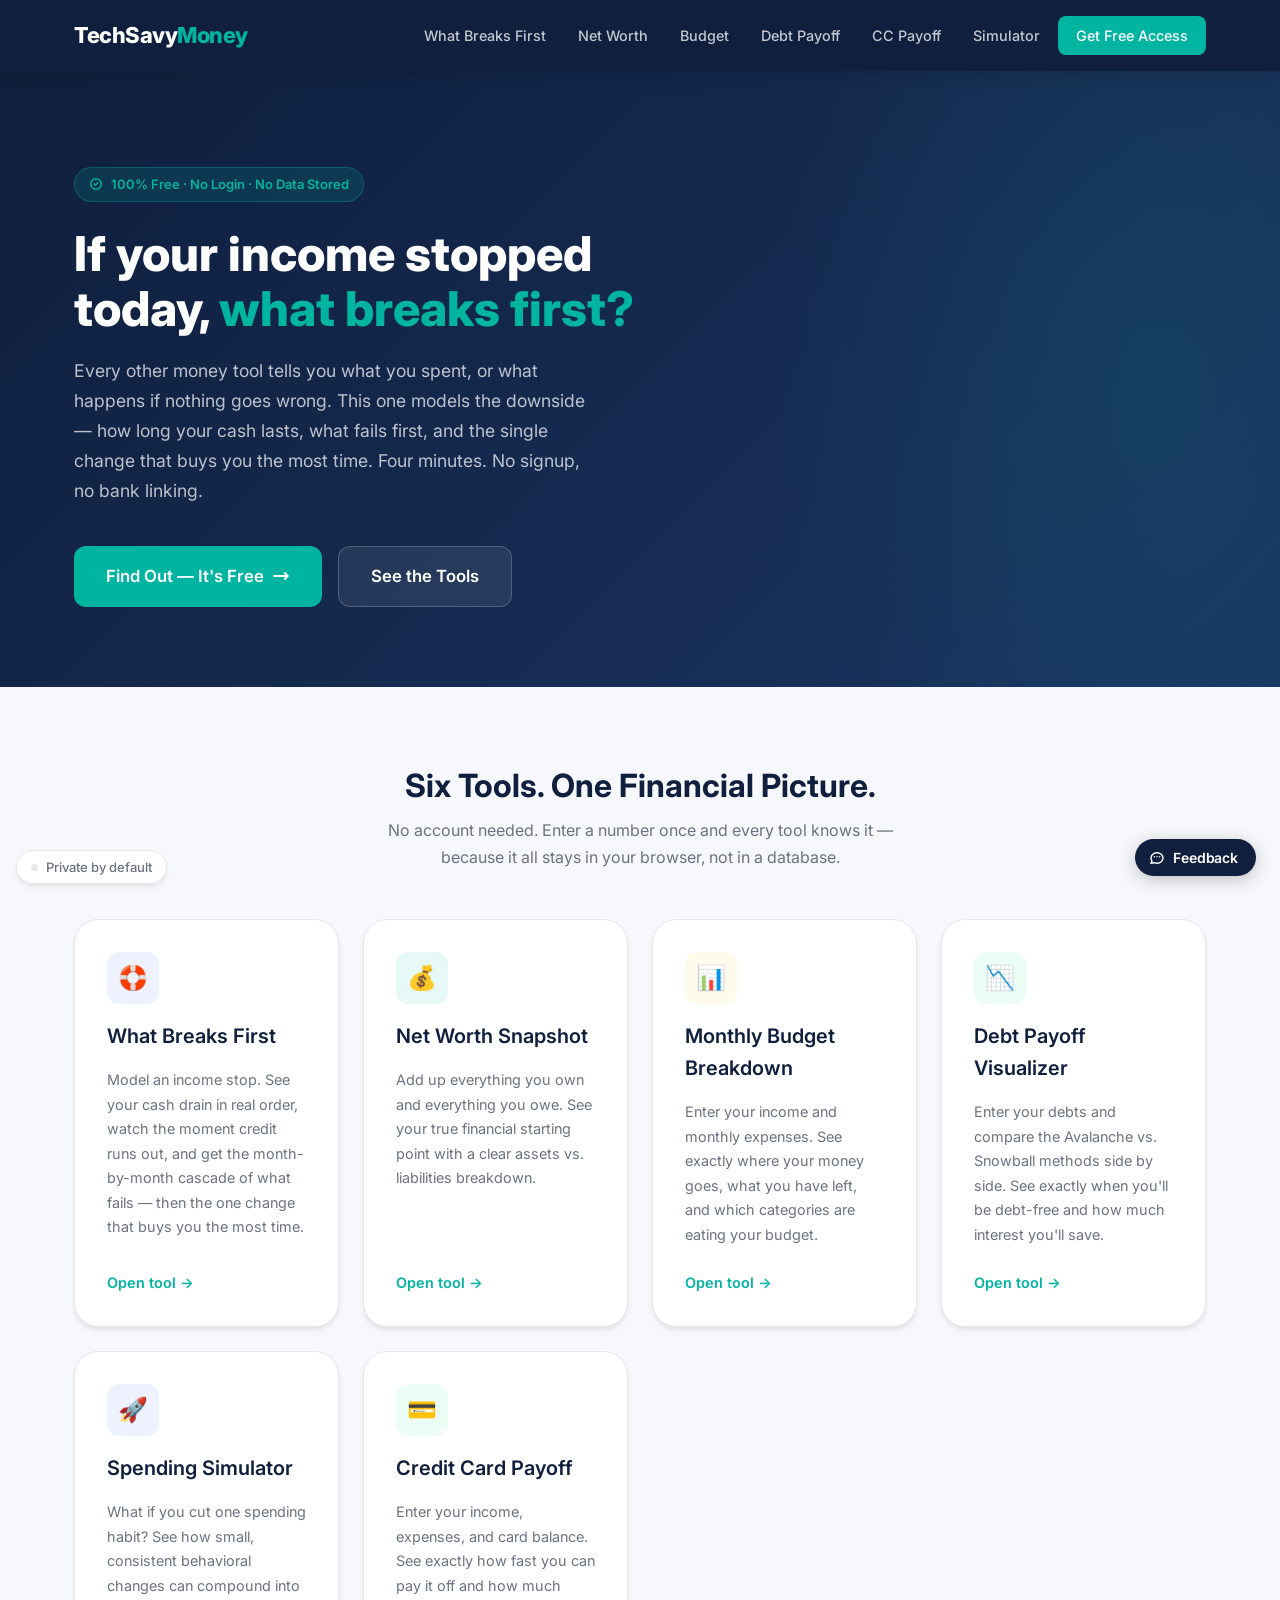
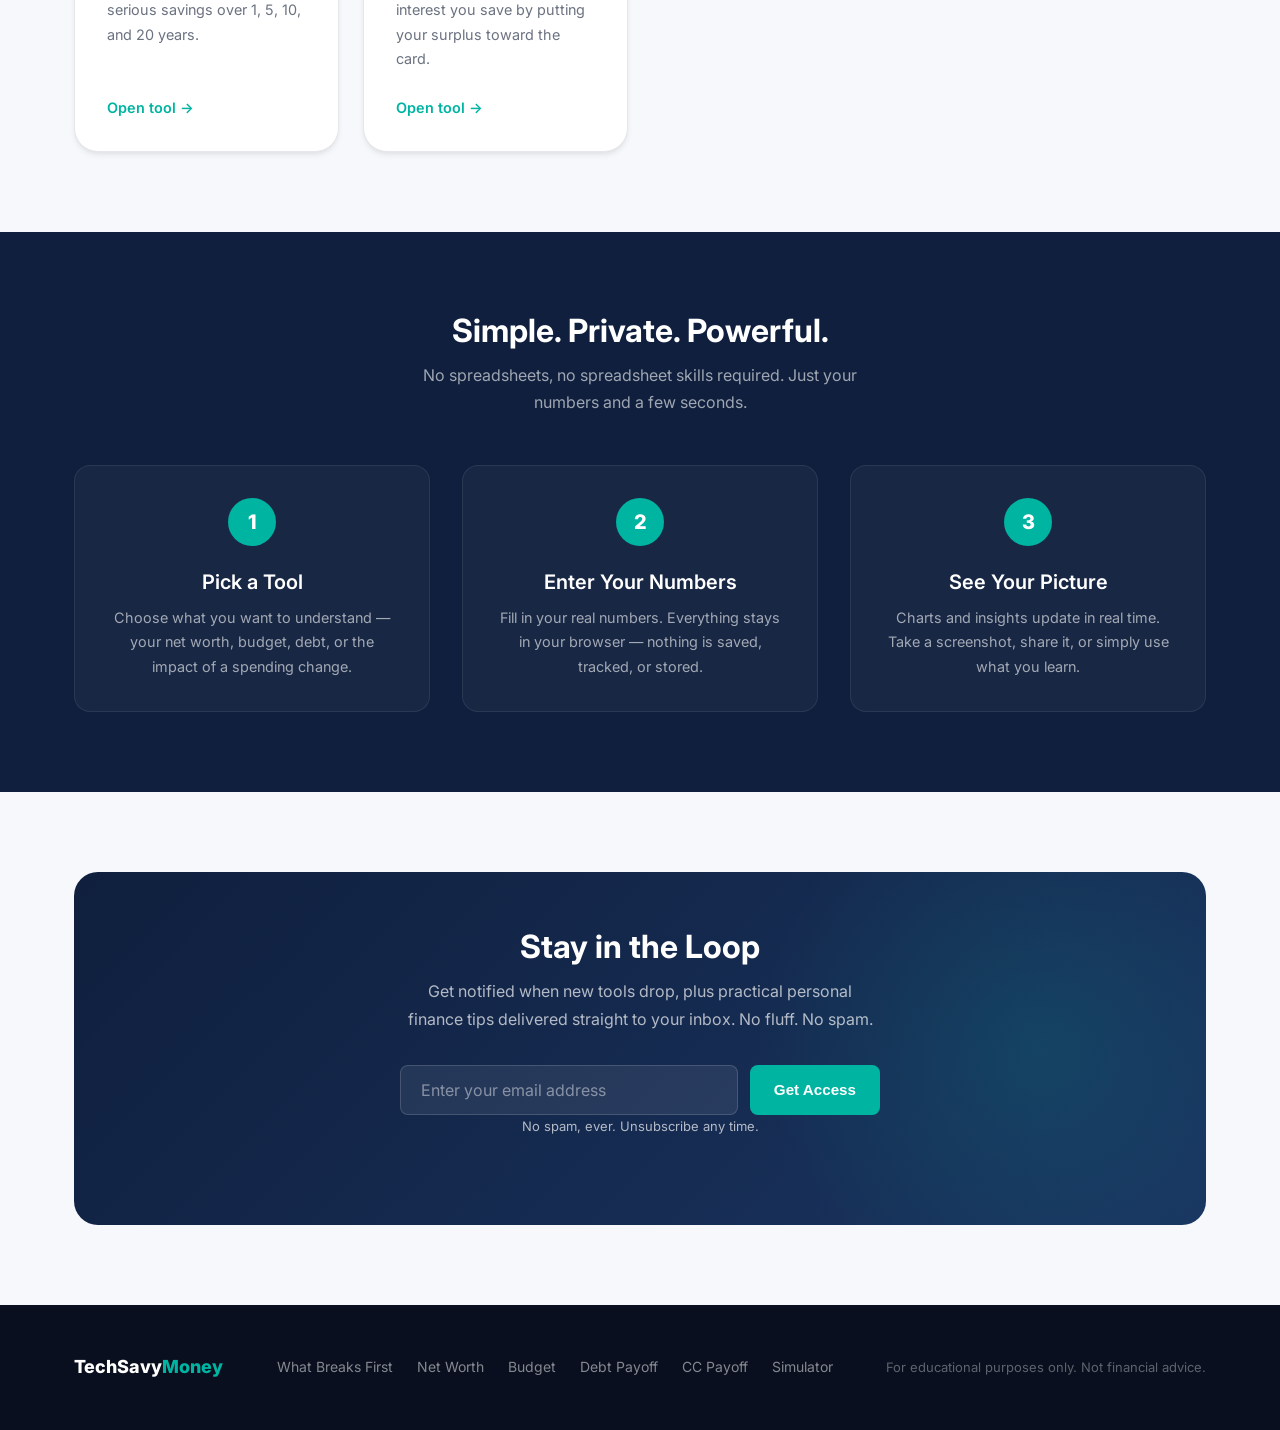
==== commit 029f998a: "Layer 2: the resilience engine — "what breaks first?" The hook. Answers the question no other free t" ====
--- a/dashboard/index.html
+++ b/dashboard/index.html
@@ -14,6 +14,7 @@
     <div class="container">
       <a href="index.html" class="nav-logo">TechSavy<span>Money</span></a>
       <div class="nav-links">
+        <a href="resilience.html">What Breaks First</a>
         <a href="net-worth.html">Net Worth</a>
         <a href="budget.html">Budget</a>
         <a href="debt-payoff.html">Debt Payoff</a>
@@ -24,6 +25,7 @@
       <button class="nav-toggle" onclick="toggleNav()" aria-label="Toggle menu">&#9776;</button>
     </div>
     <div class="nav-mobile" id="mobileNav">
+      <a href="resilience.html">What Breaks First</a>
       <a href="net-worth.html">Net Worth</a>
       <a href="budget.html">Budget Breakdown</a>
       <a href="debt-payoff.html">Debt Payoff</a>
@@ -41,11 +43,11 @@
           <svg width="14" height="14" fill="none" viewBox="0 0 24 24" stroke="currentColor" stroke-width="2.5"><path stroke-linecap="round" stroke-linejoin="round" d="M9 12l2 2 4-4m6 2a9 9 0 11-18 0 9 9 0 0118 0z"/></svg>
           100% Free · No Login · No Data Stored
         </div>
-        <h1>See Your Complete <span>Financial Picture</span></h1>
-        <p>Plug in your numbers and instantly see where you stand, where your money goes, and how small changes can make a big difference over time.</p>
+        <h1>If your income stopped today, <span>what breaks first?</span></h1>
+        <p>Every other money tool tells you what you spent, or what happens if nothing goes wrong. This one models the downside — how long your cash lasts, what fails first, and the single change that buys you the most time. Four minutes. No signup, no bank linking.</p>
         <div class="hero-actions">
-          <a href="net-worth.html" class="btn btn-primary btn-lg">
-            Get Started — It's Free
+          <a href="resilience.html" class="btn btn-primary btn-lg">
+            Find Out — It's Free
             <svg width="18" height="18" fill="none" viewBox="0 0 24 24" stroke="currentColor" stroke-width="2.5"><path stroke-linecap="round" stroke-linejoin="round" d="M17 8l4 4m0 0l-4 4m4-4H3"/></svg>
           </a>
           <a href="#tools" class="btn btn-secondary btn-lg" style="background: rgba(255,255,255,0.08); color: #fff; border-color: rgba(255,255,255,0.2);">See the Tools</a>
@@ -57,10 +59,17 @@
   <!-- ── Tools ── -->
   <section class="tools-section" id="tools">
     <div class="container">
-      <h2>Five Tools. One Financial Picture.</h2>
-      <p class="subtitle">No account needed. Enter your numbers anonymously and get clear, visual insights in seconds.</p>
+      <h2>Six Tools. One Financial Picture.</h2>
+      <p class="subtitle">No account needed. Enter a number once and every tool knows it — because it all stays in your browser, not in a database.</p>
 
       <div class="tools-grid">
+
+        <a href="resilience.html" class="tool-card">
+          <div class="tool-icon tool-icon-navy">🛟</div>
+          <h3>What Breaks First</h3>
+          <p>Model an income stop. See your cash drain in real order, watch the moment credit runs out, and get the month-by-month cascade of what fails — then the one change that buys you the most time.</p>
+          <span class="tool-card-link">Open tool →</span>
+        </a>
 
         <a href="net-worth.html" class="tool-card">
           <div class="tool-icon tool-icon-teal">💰</div>
@@ -150,6 +159,7 @@
       <div class="footer-inner">
         <div class="footer-logo">TechSavy<span>Money</span></div>
         <div class="footer-links">
+          <a href="resilience.html">What Breaks First</a>
           <a href="net-worth.html">Net Worth</a>
           <a href="budget.html">Budget</a>
           <a href="debt-payoff.html">Debt Payoff</a>
--- a/dashboard/css/styles.css
+++ b/dashboard/css/styles.css
@@ -1124,3 +1124,163 @@
 @media (prefers-reduced-motion: reduce) {
   .tsm-banner, .tsm-privacy-panel { animation: none; }
 }
+
+/* ═══ Resilience Engine (Layer 2) ═════════════════════════════════ */
+
+.field-hint {
+  font-size: 0.75rem;
+  line-height: 1.5;
+  color: var(--text-muted);
+  margin-top: 0.375rem;
+}
+.resilience-muted { font-size: 0.875rem; line-height: 1.6; color: var(--text-muted); }
+
+/* ── Headline ──────────────────────────────────────────────────── */
+.resilience-headline { border-top: 3px solid var(--navy); }
+.resilience-big {
+  font-size: clamp(2.5rem, 7vw, 3.75rem);
+  font-weight: 800;
+  line-height: 1.05;
+  letter-spacing: -0.02em;
+  margin: 0.375rem 0 0.75rem;
+  font-variant-numeric: tabular-nums;
+  color: var(--navy);
+}
+.resilience-big.positive { color: var(--green); }
+.resilience-big.caution  { color: var(--amber); }
+.resilience-big.negative { color: var(--red); }
+.resilience-sub {
+  font-size: 0.9375rem;
+  line-height: 1.6;
+  color: var(--text-muted);
+  margin-top: 0.875rem;
+  max-width: 34rem;
+  margin-left: auto;
+  margin-right: auto;
+}
+
+/* ── Cascade timeline ──────────────────────────────────────────── */
+.timeline { position: relative; }
+.timeline-row {
+  display: grid;
+  grid-template-columns: 4.5rem 1.75rem 1fr;
+  align-items: start;
+  gap: 0.5rem;
+  padding: 0.625rem 0;
+}
+.timeline-row + .timeline-row { border-top: 1px solid var(--border); }
+.timeline-first-break {
+  background: var(--red-light);
+  margin: 0 -0.5rem;
+  padding: 0.75rem 0.5rem;
+  border-radius: var(--radius-sm);
+}
+
+.timeline-when {
+  font-size: 0.75rem;
+  font-weight: 600;
+  color: var(--text-muted);
+  font-variant-numeric: tabular-nums;
+  padding-top: 0.1875rem;
+  white-space: nowrap;
+}
+.timeline-marker {
+  display: flex;
+  align-items: center;
+  justify-content: center;
+  width: 1.375rem;
+  height: 1.375rem;
+  border-radius: 50%;
+  background: var(--dot, var(--navy));
+  color: #fff;
+  font-size: 0.6875rem;
+  font-weight: 700;
+  line-height: 1;
+  flex-shrink: 0;
+}
+.timeline-title {
+  font-size: 0.9375rem;
+  font-weight: 650;
+  color: var(--navy);
+  margin-bottom: 0.1875rem;
+  display: flex;
+  align-items: center;
+  flex-wrap: wrap;
+  gap: 0.5rem;
+}
+.timeline-detail { font-size: 0.8125rem; line-height: 1.55; color: var(--text-muted); }
+.timeline-flag {
+  font-size: 0.625rem;
+  font-weight: 700;
+  text-transform: uppercase;
+  letter-spacing: 0.06em;
+  color: #fff;
+  background: var(--red);
+  padding: 0.125rem 0.4375rem;
+  border-radius: 999px;
+  white-space: nowrap;
+}
+
+/* ── Leverage ranking ──────────────────────────────────────────── */
+.leverage-row {
+  display: grid;
+  grid-template-columns: 1.625rem 1fr auto;
+  align-items: start;
+  gap: 0.75rem;
+  padding: 0.75rem 0;
+}
+.leverage-row + .leverage-row { border-top: 1px solid var(--border); }
+.leverage-best {
+  background: var(--teal-light);
+  margin: 0 -0.75rem;
+  padding: 0.875rem 0.75rem;
+  border-radius: var(--radius-sm);
+  border-top: none !important;
+}
+
+.leverage-rank {
+  display: flex;
+  align-items: center;
+  justify-content: center;
+  width: 1.625rem;
+  height: 1.625rem;
+  border-radius: 50%;
+  background: var(--surface-2);
+  color: var(--text-muted);
+  font-size: 0.75rem;
+  font-weight: 700;
+  flex-shrink: 0;
+}
+.leverage-best .leverage-rank { background: var(--teal); color: #fff; }
+
+.leverage-body { min-width: 0; }
+.leverage-label { font-size: 0.9375rem; font-weight: 600; color: var(--navy); }
+.leverage-meta {
+  font-size: 0.75rem;
+  color: var(--text-muted);
+  margin-top: 0.1875rem;
+  line-height: 1.5;
+}
+.leverage-gain {
+  font-size: 1.0625rem;
+  font-weight: 800;
+  color: var(--teal-dark);
+  font-variant-numeric: tabular-nums;
+  white-space: nowrap;
+  padding-top: 0.0625rem;
+}
+.leverage-bar {
+  height: 4px;
+  background: var(--surface-2);
+  border-radius: 999px;
+  overflow: hidden;
+  margin-top: 0.5rem;
+}
+.leverage-best .leverage-bar { background: rgba(255,255,255,0.6); }
+.leverage-fill { height: 100%; background: var(--teal); border-radius: 999px; }
+
+@media (max-width: 640px) {
+  .timeline-row { grid-template-columns: 3.75rem 1.5rem 1fr; gap: 0.375rem; }
+  .leverage-row { grid-template-columns: 1.5rem 1fr; }
+  .leverage-gain { grid-column: 2; padding-top: 0.25rem; }
+}
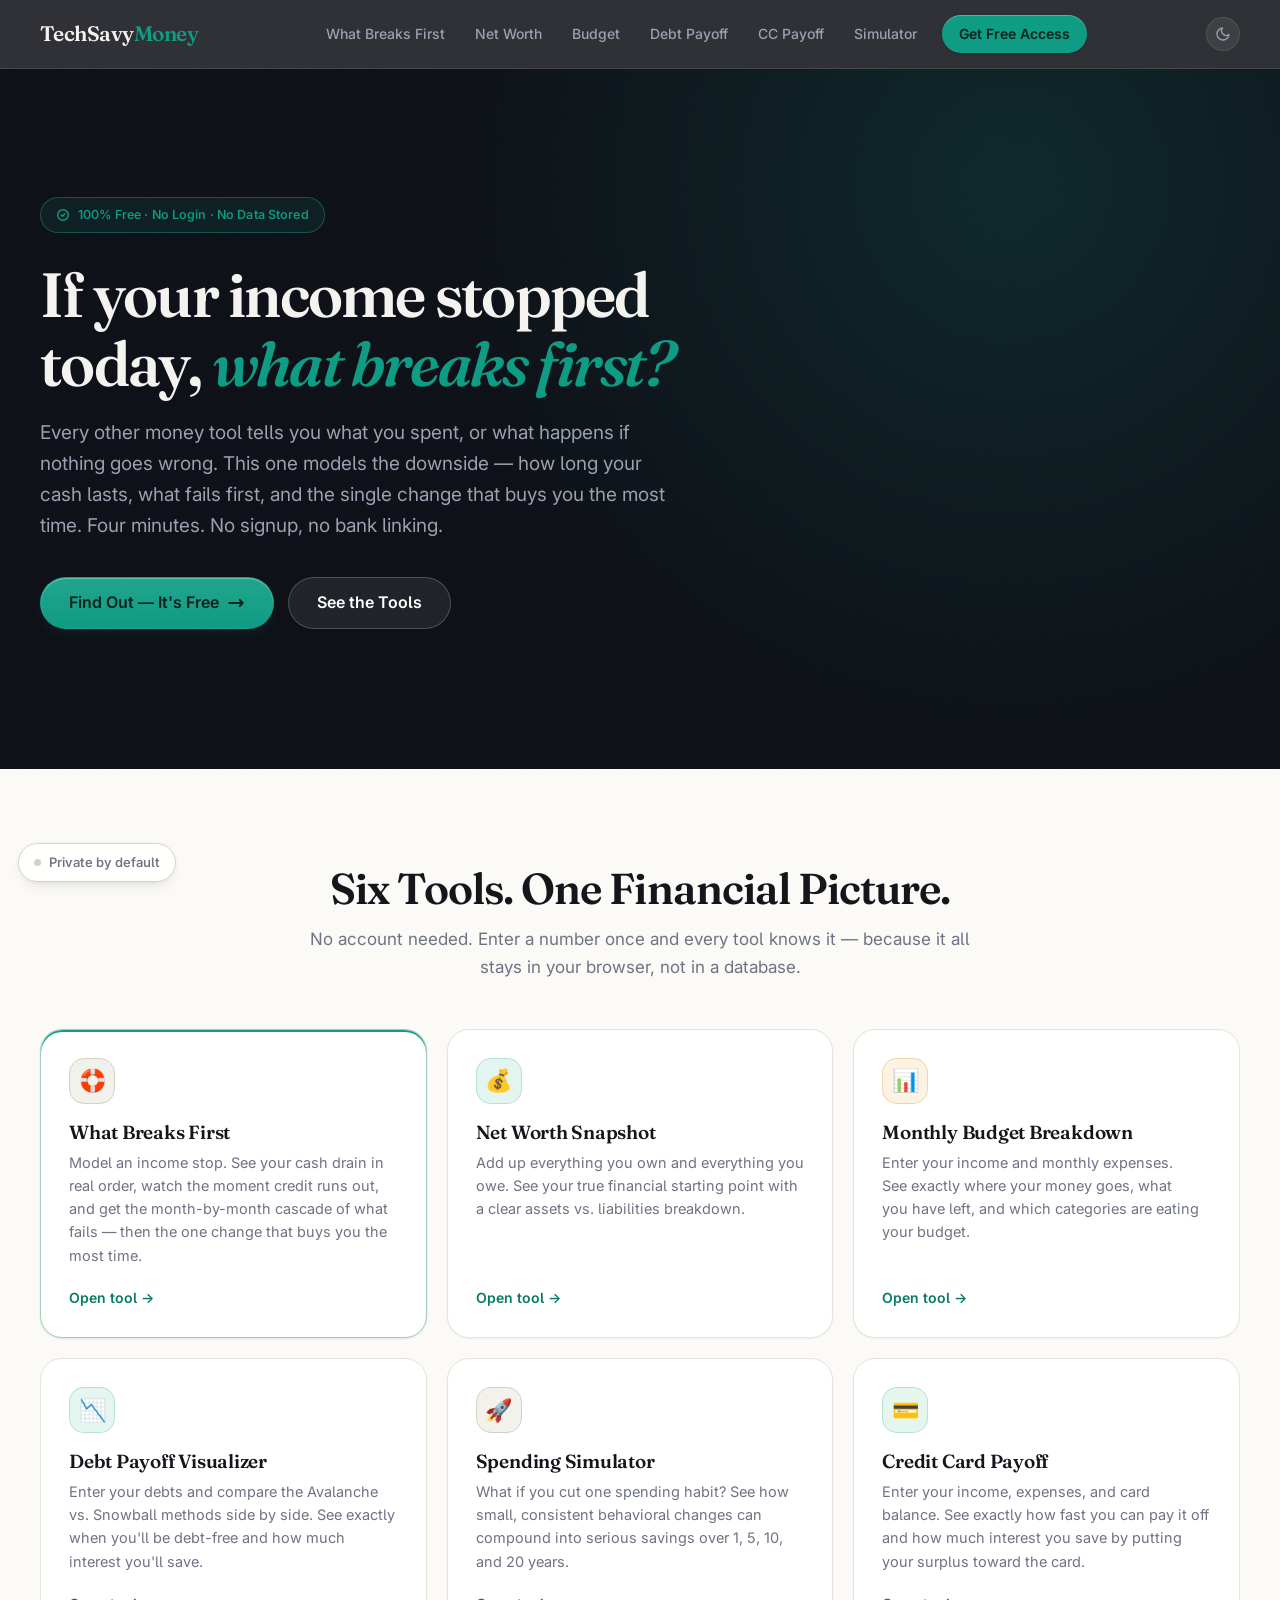
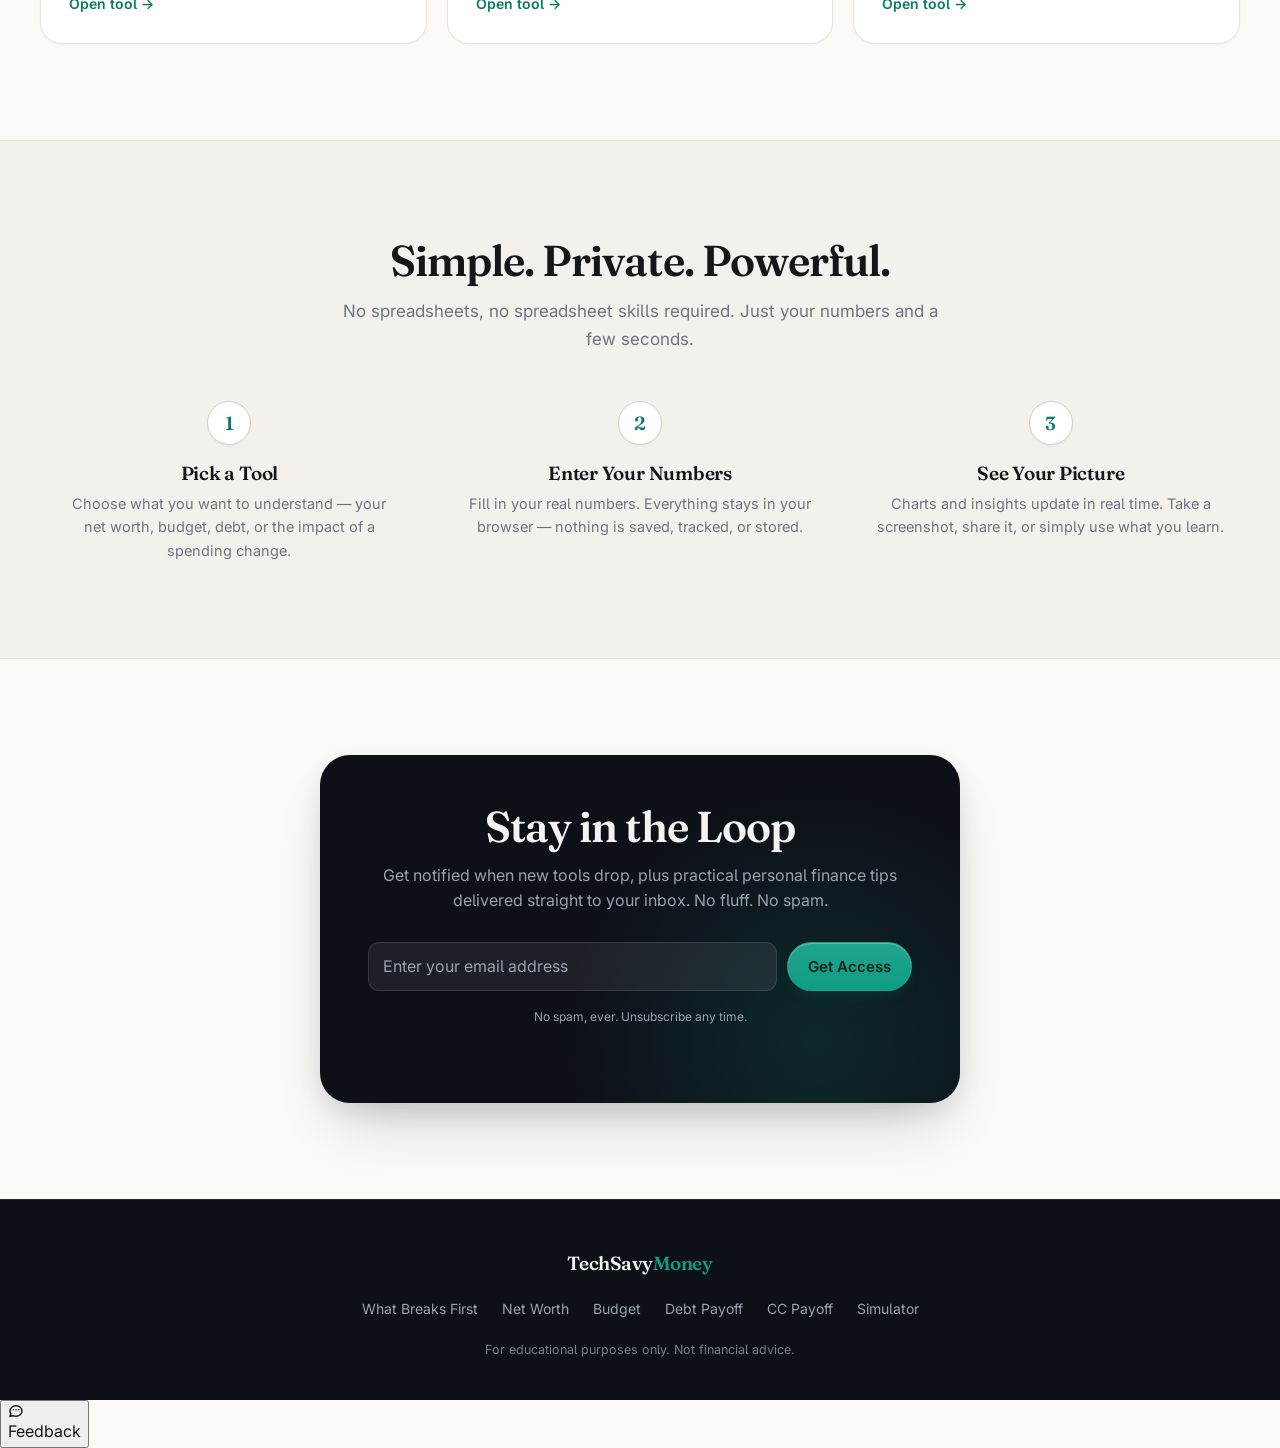
==== commit 619a15d8: "Layer 3 (shareable scenarios) + full visual redesign ── Layer 3 ── The whole picture packs into the " ====
--- a/dashboard/index.html
+++ b/dashboard/index.html
@@ -3,8 +3,19 @@
 <head>
   <meta charset="UTF-8" />
   <meta name="viewport" content="width=device-width, initial-scale=1.0" />
+  <meta name="color-scheme" content="light dark" />
   <title>TechSavyMoney — Your Complete Financial Picture</title>
   <meta name="description" content="Free personal finance tools to visualize your net worth, budget, debt payoff plan, and the impact of small spending changes." />
+  <script>
+    /* Applied before first paint so the page never flashes the wrong theme. */
+    try {
+      var t = localStorage.getItem('tsm.theme');
+      if (t === 'dark' || t === 'light') document.documentElement.dataset.theme = t;
+    } catch (e) {}
+  </script>
+  <link rel="preconnect" href="https://fonts.googleapis.com" />
+  <link rel="preconnect" href="https://fonts.gstatic.com" crossorigin />
+  <link rel="stylesheet" href="https://fonts.googleapis.com/css2?family=Fraunces:ital,opsz,wght@0,9..144,400..700;1,9..144,400..700&family=Inter:wght@400..700&display=swap" />
   <link rel="stylesheet" href="css/styles.css" />
 </head>
 <body data-tool="home">
@@ -22,6 +33,10 @@
         <a href="spending-simulator.html">Simulator</a>
         <a href="#get-access" class="nav-cta">Get Free Access</a>
       </div>
+        <button class="theme-toggle" type="button" aria-label="Switch theme">
+          <svg class="icon-moon" viewBox="0 0 24 24" fill="none" stroke="currentColor" stroke-width="2" stroke-linecap="round" stroke-linejoin="round"><path d="M21 12.79A9 9 0 1111.21 3 7 7 0 0021 12.79z"/></svg>
+          <svg class="icon-sun" viewBox="0 0 24 24" fill="none" stroke="currentColor" stroke-width="2" stroke-linecap="round" stroke-linejoin="round"><circle cx="12" cy="12" r="4.2"/><path d="M12 2v2M12 20v2M4.9 4.9l1.4 1.4M17.7 17.7l1.4 1.4M2 12h2M20 12h2M4.9 19.1l1.4-1.4M17.7 6.3l1.4-1.4"/></svg>
+        </button>
       <button class="nav-toggle" onclick="toggleNav()" aria-label="Toggle menu">&#9776;</button>
     </div>
     <div class="nav-mobile" id="mobileNav">
@@ -180,7 +195,9 @@
     <input name="page" />
   </form>
 
+  <script src="js/theme.js"></script>
   <script src="js/store.js"></script>
+  <script src="js/chart-theme.js"></script>
 
   <script src="js/feedback.js"></script>
 
--- a/dashboard/css/styles.css
+++ b/dashboard/css/styles.css
@@ -1,950 +1,979 @@
-@import url('https://fonts.googleapis.com/css2?family=Inter:wght@400;500;600;700;800&display=swap');
-
-/* ─── Variables ─────────────────────────────────────────────── */
+/* ═══════════════════════════════════════════════════════════════════
+   TechSavyMoney — design system
+   Fraunces for voice, Inter for information. Warm paper rather than the
+   cold blue-grey every finance site defaults to, one accent used
+   sparingly, and figures that always line up in tabular numerals.
+   ═══════════════════════════════════════════════════════════════════ */
+
+/* ── Tokens ─────────────────────────────────────────────────────── */
 :root {
-  --bg:           #F7F8FC;
+  color-scheme: light dark;
+
+  --font-display: 'Fraunces', 'Iowan Old Style', Georgia, serif;
+  --font-sans: 'Inter', system-ui, -apple-system, 'Segoe UI', sans-serif;
+
+  /* Warm neutrals — the thing that stops it reading as a template */
+  --paper:        #FBFAF7;
   --surface:      #FFFFFF;
-  --surface-2:    #F0F2F8;
-  --navy:         #0F1F3D;
-  --navy-light:   #1A3460;
-  --teal:         #00B4A2;
-  --teal-dark:    #009688;
-  --teal-light:   #E6F9F7;
-  --text:         #111827;
-  --text-muted:   #6B7280;
-  --border:       #E5E7EB;
-  --green:        #10B981;
-  --green-light:  #ECFDF5;
-  --red:          #EF4444;
-  --red-light:    #FEF2F2;
-  --amber:        #F59E0B;
-  --amber-light:  #FFFBEB;
-  --shadow-sm:    0 1px 3px rgba(0,0,0,0.06);
-  --shadow:       0 4px 6px -1px rgba(0,0,0,0.07), 0 2px 4px -1px rgba(0,0,0,0.04);
-  --shadow-md:    0 10px 15px -3px rgba(0,0,0,0.08), 0 4px 6px -2px rgba(0,0,0,0.03);
-  --shadow-lg:    0 20px 25px -5px rgba(0,0,0,0.08), 0 10px 10px -5px rgba(0,0,0,0.03);
-  --radius-sm:    8px;
-  --radius:       12px;
-  --radius-lg:    16px;
-  --radius-xl:    24px;
-}
-
-/* ─── Reset ─────────────────────────────────────────────────── */
-*, *::before, *::after { box-sizing: border-box; margin: 0; padding: 0; }
-html { scroll-behavior: smooth; }
+  --surface-2:    #F3F1EC;
+  --surface-3:    #EAE7E0;
+  --ink:          #14161C;
+  --ink-soft:     #383D49;
+  --muted:        #6E7383;
+  --line:         #E7E3DB;
+  --line-strong:  #D6D1C7;
+
+  --accent:        #0E9C84;
+  --accent-strong: #0A7A68;
+  --accent-wash:   #E4F4F0;
+  --accent-glow:   rgba(14, 156, 132, 0.18);
+
+  --pos:       #0E9E6E;
+  --pos-wash:  #E5F6EF;
+  --neg:       #D14436;
+  --neg-wash:  #FCECEA;
+  --warn:      #BE7503;
+  --warn-wash: #FDF3E2;
+
+  /* Deep shell used by the navbar, hero and footer */
+  --shell:      #0D1017;
+  --shell-2:    #161B25;
+  --shell-line: rgba(255, 255, 255, 0.10);
+  --shell-ink:  #F4F3F0;
+  --shell-mute: #9AA1B0;
+
+  /* Shadows carry a little of the ink colour so they sit in the page */
+  --shadow-xs: 0 1px 2px rgba(20, 22, 28, 0.05);
+  --shadow-sm: 0 1px 3px rgba(20, 22, 28, 0.06), 0 1px 2px rgba(20, 22, 28, 0.04);
+  --shadow:    0 2px 6px rgba(20, 22, 28, 0.06), 0 8px 20px -8px rgba(20, 22, 28, 0.10);
+  --shadow-md: 0 4px 12px rgba(20, 22, 28, 0.07), 0 18px 36px -14px rgba(20, 22, 28, 0.16);
+  --shadow-lg: 0 8px 24px rgba(20, 22, 28, 0.09), 0 32px 60px -20px rgba(20, 22, 28, 0.22);
+
+  --radius-xs: 8px;
+  --radius-sm: 11px;
+  --radius:    15px;
+  --radius-lg: 22px;
+  --radius-xl: 30px;
+
+  --ease: cubic-bezier(0.22, 0.61, 0.36, 1);
+  --measure: 62ch;
+
+  /* Legacy aliases — referenced from inline styles throughout the HTML
+     and from chart code, so they stay, pointing at the new palette. */
+  --bg:           var(--paper);
+  --navy:         var(--ink);
+  --navy-light:   var(--ink-soft);
+  --teal:         var(--accent);
+  --teal-dark:    var(--accent-strong);
+  --teal-light:   var(--accent-wash);
+  --text:         var(--ink);
+  --text-muted:   var(--muted);
+  --border:       var(--line);
+  --green:        var(--pos);
+  --green-light:  var(--pos-wash);
+  --red:          var(--neg);
+  --red-light:    var(--neg-wash);
+  --amber:        var(--warn);
+  --amber-light:  var(--warn-wash);
+}
+
+/* Dark tokens live in one place but apply two ways: the system setting
+   (unless the reader has explicitly chosen light) and an explicit choice. */
+@media (prefers-color-scheme: dark) {
+  :root:not([data-theme="light"]) {
+    --paper:       #0B0D12;
+    --surface:     #13161D;
+    --surface-2:   #1A1E27;
+    --surface-3:   #242933;
+    --ink:         #EDEFF3;
+    --ink-soft:    #C7CCD6;
+    --muted:       #8C93A2;
+    --line:        #262B35;
+    --line-strong: #333945;
+
+    --accent:        #2FD3B0;
+    --accent-strong: #63E6C9;
+    --accent-wash:   #0F2A24;
+    --accent-glow:   rgba(47, 211, 176, 0.22);
+
+    --pos:       #35C98F;
+    --pos-wash:  #0E2A20;
+    --neg:       #F0705F;
+    --neg-wash:  #2E1613;
+    --warn:      #E0A33C;
+    --warn-wash: #2C2113;
+
+    --shell:      #090B0F;
+    --shell-2:    #10141B;
+    --shell-line: rgba(255, 255, 255, 0.08);
+    --shell-ink:  #F0F2F5;
+    --shell-mute: #949BAA;
+
+    --shadow-xs: 0 1px 2px rgba(0, 0, 0, 0.5);
+    --shadow-sm: 0 1px 3px rgba(0, 0, 0, 0.5);
+    --shadow:    0 2px 8px rgba(0, 0, 0, 0.45), 0 10px 24px -10px rgba(0, 0, 0, 0.6);
+    --shadow-md: 0 6px 16px rgba(0, 0, 0, 0.5), 0 22px 44px -18px rgba(0, 0, 0, 0.7);
+    --shadow-lg: 0 10px 28px rgba(0, 0, 0, 0.55), 0 36px 70px -24px rgba(0, 0, 0, 0.8);
+  }
+}
+
+:root[data-theme="dark"] {
+  --paper:       #0B0D12;
+  --surface:     #13161D;
+  --surface-2:   #1A1E27;
+  --surface-3:   #242933;
+  --ink:         #EDEFF3;
+  --ink-soft:    #C7CCD6;
+  --muted:       #8C93A2;
+  --line:        #262B35;
+  --line-strong: #333945;
+
+  --accent:        #2FD3B0;
+  --accent-strong: #63E6C9;
+  --accent-wash:   #0F2A24;
+  --accent-glow:   rgba(47, 211, 176, 0.22);
+
+  --pos:       #35C98F;
+  --pos-wash:  #0E2A20;
+  --neg:       #F0705F;
+  --neg-wash:  #2E1613;
+  --warn:      #E0A33C;
+  --warn-wash: #2C2113;
+
+  --shell:      #090B0F;
+  --shell-2:    #10141B;
+  --shell-line: rgba(255, 255, 255, 0.08);
+  --shell-ink:  #F0F2F5;
+  --shell-mute: #949BAA;
+
+  --shadow-xs: 0 1px 2px rgba(0, 0, 0, 0.5);
+  --shadow-sm: 0 1px 3px rgba(0, 0, 0, 0.5);
+  --shadow:    0 2px 8px rgba(0, 0, 0, 0.45), 0 10px 24px -10px rgba(0, 0, 0, 0.6);
+  --shadow-md: 0 6px 16px rgba(0, 0, 0, 0.5), 0 22px 44px -18px rgba(0, 0, 0, 0.7);
+  --shadow-lg: 0 10px 28px rgba(0, 0, 0, 0.55), 0 36px 70px -24px rgba(0, 0, 0, 0.8);
+}
+
+/* ── Reset ──────────────────────────────────────────────────────── */
+*, *::before, *::after { box-sizing: border-box; }
+* { margin: 0; }
+
+html {
+  -webkit-text-size-adjust: 100%;
+  scroll-behavior: smooth;
+}
+@media (prefers-reduced-motion: reduce) {
+  html { scroll-behavior: auto; }
+  *, *::before, *::after {
+    animation-duration: 0.01ms !important;
+    animation-iteration-count: 1 !important;
+    transition-duration: 0.01ms !important;
+  }
+}
+
 body {
-  font-family: 'Inter', -apple-system, BlinkMacSystemFont, sans-serif;
-  background: var(--bg);
-  color: var(--text);
+  font-family: var(--font-sans);
+  font-size: 1rem;
   line-height: 1.6;
+  color: var(--ink);
+  background: var(--paper);
   -webkit-font-smoothing: antialiased;
-}
-a { text-decoration: none; color: inherit; }
-img { max-width: 100%; display: block; }
-
-/* ─── Typography ─────────────────────────────────────────────── */
-h1 { font-size: clamp(2rem, 4vw, 3rem); font-weight: 800; line-height: 1.15; }
-h2 { font-size: clamp(1.5rem, 3vw, 2rem); font-weight: 700; line-height: 1.2; }
-h3 { font-size: 1.25rem; font-weight: 600; }
-h4 { font-size: 1rem; font-weight: 600; }
-p  { color: var(--text-muted); line-height: 1.7; }
-
-/* ─── Layout ─────────────────────────────────────────────────── */
+  -moz-osx-font-smoothing: grayscale;
+  font-feature-settings: 'cv05' 1, 'ss01' 1;
+  text-rendering: optimizeLegibility;
+}
+
+img, svg, canvas { display: block; max-width: 100%; }
+button, input, select, textarea { font: inherit; color: inherit; }
+
+:focus-visible {
+  outline: 2.5px solid var(--accent);
+  outline-offset: 2px;
+  border-radius: 4px;
+}
+
+::selection { background: var(--accent-glow); color: var(--ink); }
+
+/* ── Typography ─────────────────────────────────────────────────── */
+h1, h2, h3, h4 {
+  font-family: var(--font-display);
+  font-variation-settings: 'SOFT' 0, 'WONK' 0;
+  font-weight: 600;
+  line-height: 1.1;
+  letter-spacing: -0.015em;
+  color: var(--ink);
+  text-wrap: balance;
+}
+
+h1 { font-size: clamp(2.25rem, 1.4rem + 3.6vw, 3.9rem); letter-spacing: -0.028em; }
+h2 { font-size: clamp(1.75rem, 1.2rem + 2.2vw, 2.7rem); letter-spacing: -0.022em; }
+h3 { font-size: 1.1875rem; letter-spacing: -0.012em; font-weight: 600; }
+h4 { font-size: 1.0625rem; }
+
+p { text-wrap: pretty; }
+
+a { color: var(--accent-strong); text-decoration-thickness: 1px; text-underline-offset: 2px; }
+a:hover { color: var(--accent); }
+
+strong, b { font-weight: 650; }
+
+.subtitle {
+  font-size: 1.0625rem;
+  line-height: 1.65;
+  color: var(--muted);
+  max-width: var(--measure);
+  margin-inline: auto;
+}
+
+.disclaimer, .field-hint {
+  font-size: 0.78125rem;
+  line-height: 1.55;
+  color: var(--muted);
+}
+.field-hint { margin-top: 0.4375rem; }
+
+.section-label {
+  font-size: 0.6875rem;
+  font-weight: 650;
+  text-transform: uppercase;
+  letter-spacing: 0.09em;
+  color: var(--muted);
+  margin-bottom: 0.875rem;
+  padding-bottom: 0.5rem;
+  border-bottom: 1px solid var(--line);
+}
+
+/* ── Layout ─────────────────────────────────────────────────────── */
 .container {
-  max-width: 1180px;
-  margin: 0 auto;
-  padding: 0 1.5rem;
-}
-.section { padding: 5rem 0; }
-.section-sm { padding: 3rem 0; }
-
-/* ─── Navbar ─────────────────────────────────────────────────── */
+  width: min(100% - 2.5rem, 1200px);
+  margin-inline: auto;
+}
+@media (max-width: 640px) { .container { width: min(100% - 1.75rem, 1200px); } }
+
+.section { padding: clamp(3.5rem, 8vw, 6.5rem) 0; }
+.text-center { text-align: center; }
+.hidden { display: none !important; }
+.mt-2 { margin-top: 1rem; }
+.mb-1 { margin-bottom: 0.5rem; }
+.flex-between { display: flex; align-items: center; justify-content: space-between; gap: 0.75rem; }
+
+.grid-2 { display: grid; grid-template-columns: repeat(2, minmax(0, 1fr)); gap: 1rem; }
+.grid-3 { display: grid; grid-template-columns: repeat(3, minmax(0, 1fr)); gap: 1rem; }
+@media (max-width: 720px) {
+  .grid-2, .grid-3 { grid-template-columns: 1fr; }
+}
+
+/* ── Navbar ─────────────────────────────────────────────────────── */
 .navbar {
-  background: var(--navy);
-  padding: 1rem 0;
   position: sticky;
   top: 0;
-  z-index: 1000;
-  box-shadow: 0 2px 20px rgba(0,0,0,0.15);
+  z-index: 100;
+  background: color-mix(in srgb, var(--shell) 86%, transparent);
+  backdrop-filter: saturate(180%) blur(14px);
+  -webkit-backdrop-filter: saturate(180%) blur(14px);
+  border-bottom: 1px solid var(--shell-line);
 }
 .navbar .container {
   display: flex;
   align-items: center;
   justify-content: space-between;
-  gap: 1rem;
-}
+  gap: 1.5rem;
+  min-height: 4.25rem;
+}
+
 .nav-logo {
-  font-size: 1.375rem;
-  font-weight: 800;
-  color: #fff;
-  letter-spacing: -0.5px;
+  font-family: var(--font-display);
+  font-variation-settings: 'SOFT' 0, 'WONK' 0;
+  font-size: 1.3125rem;
+  font-weight: 600;
+  letter-spacing: -0.024em;
+  color: var(--shell-ink);
+  text-decoration: none;
   white-space: nowrap;
 }
-.nav-logo span { color: var(--teal); }
-.nav-links {
-  display: flex;
-  align-items: center;
-  gap: 0.25rem;
-}
+.nav-logo span { color: var(--accent); }
+
+.nav-links { display: flex; align-items: center; gap: 0.25rem; }
 .nav-links a {
-  color: rgba(255,255,255,0.75);
-  font-size: 0.9rem;
+  padding: 0.5rem 0.8125rem;
+  border-radius: 999px;
+  font-size: 0.875rem;
   font-weight: 500;
-  padding: 0.5rem 0.875rem;
-  border-radius: var(--radius-sm);
-  transition: all 0.15s ease;
-}
-.nav-links a:hover,
-.nav-links a.active {
-  color: #fff;
-  background: rgba(255,255,255,0.1);
-}
-.nav-links a.active { color: var(--teal); }
+  color: var(--shell-mute);
+  text-decoration: none;
+  white-space: nowrap;
+  transition: color 0.18s var(--ease), background 0.18s var(--ease);
+}
+.nav-links a:hover { color: var(--shell-ink); background: rgba(255, 255, 255, 0.07); }
+.nav-links a.active { color: var(--shell-ink); background: rgba(255, 255, 255, 0.10); }
+
 .nav-cta {
-  background: var(--teal) !important;
-  color: #fff !important;
-  padding: 0.5rem 1.125rem !important;
-  border-radius: var(--radius-sm) !important;
-}
-.nav-cta:hover { background: var(--teal-dark) !important; }
+  margin-left: 0.5rem;
+  background: var(--accent) !important;
+  color: #06231D !important;
+  font-weight: 600 !important;
+  padding: 0.5rem 1.0625rem !important;
+  box-shadow: 0 1px 2px rgba(0,0,0,0.2), inset 0 1px 0 rgba(255,255,255,0.25);
+  transition: transform 0.18s var(--ease), box-shadow 0.18s var(--ease), filter 0.18s var(--ease);
+}
+.nav-cta:hover { filter: brightness(1.08); transform: translateY(-1px); }
 
 .nav-toggle {
   display: none;
   background: none;
   border: none;
-  color: #fff;
-  font-size: 1.5rem;
+  color: var(--shell-ink);
+  font-size: 1.375rem;
+  line-height: 1;
+  padding: 0.375rem 0.5rem;
   cursor: pointer;
-  padding: 0.25rem;
-  line-height: 1;
-}
+  border-radius: var(--radius-xs);
+}
+.nav-toggle:hover { background: rgba(255,255,255,0.08); }
+
 .nav-mobile {
   display: none;
   flex-direction: column;
-  padding: 1rem 1.5rem 1.5rem;
-  gap: 0.25rem;
-  border-top: 1px solid rgba(255,255,255,0.08);
-  margin-top: 0.5rem;
-}
+  padding: 0.5rem 1.25rem 1rem;
+  background: var(--shell);
+  border-top: 1px solid var(--shell-line);
+}
+.nav-mobile.open { display: flex; }
 .nav-mobile a {
-  color: rgba(255,255,255,0.8);
-  font-size: 1rem;
+  padding: 0.75rem 0.25rem;
+  color: var(--shell-mute);
+  text-decoration: none;
+  font-size: 0.9375rem;
   font-weight: 500;
-  padding: 0.75rem 0;
-  border-bottom: 1px solid rgba(255,255,255,0.06);
-}
-.nav-mobile.open { display: flex; }
-
-/* ─── Buttons ────────────────────────────────────────────────── */
-.btn {
-  display: inline-flex;
-  align-items: center;
-  gap: 0.5rem;
-  padding: 0.75rem 1.5rem;
-  border-radius: var(--radius-sm);
-  font-size: 0.95rem;
-  font-weight: 600;
-  cursor: pointer;
-  border: none;
-  transition: all 0.15s ease;
-  white-space: nowrap;
-}
-.btn-primary {
-  background: var(--teal);
-  color: #fff;
-}
-.btn-primary:hover { background: var(--teal-dark); transform: translateY(-1px); box-shadow: 0 4px 12px rgba(0,180,162,0.35); }
-.btn-secondary {
-  background: var(--surface);
-  color: var(--navy);
-  border: 1.5px solid var(--border);
-}
-.btn-secondary:hover { border-color: var(--teal); color: var(--teal); background: var(--teal-light); }
-.btn-navy {
-  background: var(--navy);
-  color: #fff;
-}
-.btn-navy:hover { background: var(--navy-light); transform: translateY(-1px); }
-.btn-lg { padding: 1rem 2rem; font-size: 1.05rem; border-radius: var(--radius); }
-.btn-sm { padding: 0.5rem 1rem; font-size: 0.85rem; }
-.btn-block { width: 100%; justify-content: center; }
-.btn-danger {
-  background: var(--red-light);
-  color: var(--red);
-  border: 1.5px solid #fca5a5;
-}
-.btn-danger:hover { background: #fee2e2; }
-
-/* ─── Cards ──────────────────────────────────────────────────── */
-.card {
-  background: var(--surface);
-  border-radius: var(--radius-lg);
-  box-shadow: var(--shadow);
-  border: 1px solid rgba(0,0,0,0.04);
-}
-.card-body { padding: 1.75rem; }
-.card-header {
-  padding: 1.25rem 1.75rem;
-  border-bottom: 1px solid var(--border);
-  display: flex;
-  align-items: center;
-  justify-content: space-between;
-  gap: 1rem;
-}
-.card-header h3 { margin: 0; }
-
-/* ─── Form Controls ──────────────────────────────────────────── */
-.form-group {
-  margin-bottom: 1.125rem;
-}
-.form-group label {
-  display: block;
-  font-size: 0.8125rem;
-  font-weight: 600;
-  color: var(--text-muted);
-  text-transform: uppercase;
-  letter-spacing: 0.04em;
-  margin-bottom: 0.375rem;
-}
-.form-group input,
-.form-group select {
-  width: 100%;
-  padding: 0.6875rem 1rem;
-  border: 1.5px solid var(--border);
-  border-radius: var(--radius-sm);
-  font-size: 1rem;
-  font-family: 'Inter', sans-serif;
-  color: var(--text);
-  background: var(--surface);
-  transition: all 0.15s ease;
-}
-.form-group input:focus,
-.form-group select:focus {
-  outline: none;
-  border-color: var(--teal);
-  box-shadow: 0 0 0 3px rgba(0,180,162,0.12);
-}
-.form-group input::placeholder { color: #9CA3AF; }
-
-.input-prefix {
-  position: relative;
-}
-.input-prefix span {
-  position: absolute;
-  left: 0.875rem;
-  top: 50%;
-  transform: translateY(-50%);
-  color: var(--text-muted);
-  font-weight: 500;
-  font-size: 1rem;
-  pointer-events: none;
-}
-.input-prefix input {
-  padding-left: 1.75rem;
-}
-
-.input-suffix {
-  position: relative;
-}
-.input-suffix span {
-  position: absolute;
-  right: 0.875rem;
-  top: 50%;
-  transform: translateY(-50%);
-  color: var(--text-muted);
-  font-weight: 500;
-  font-size: 0.875rem;
-  pointer-events: none;
-}
-.input-suffix input {
-  padding-right: 2.5rem;
-}
-
-.range-wrapper {
-  display: flex;
-  align-items: center;
-  gap: 1rem;
-}
-.range-wrapper input[type="range"] {
-  flex: 1;
-  padding: 0;
-  border: none;
-  box-shadow: none;
-  accent-color: var(--teal);
-  cursor: pointer;
-}
-.range-wrapper input[type="range"]:focus { box-shadow: none; }
-.range-value {
-  font-weight: 700;
-  font-size: 1rem;
-  color: var(--teal);
-  min-width: 3.5rem;
-  text-align: right;
-}
-
-/* ─── Section Dividers ───────────────────────────────────────── */
-.section-label {
-  font-size: 0.75rem;
-  font-weight: 700;
-  text-transform: uppercase;
-  letter-spacing: 0.08em;
-  color: var(--text-muted);
-  margin-bottom: 1rem;
-  display: flex;
-  align-items: center;
-  gap: 0.5rem;
-}
-.section-label::after {
-  content: '';
-  flex: 1;
-  height: 1px;
-  background: var(--border);
-}
-
-/* ─── Stat Cards ─────────────────────────────────────────────── */
-.stat-card {
-  background: var(--surface);
-  border-radius: var(--radius);
-  padding: 1.25rem 1.5rem;
-  box-shadow: var(--shadow-sm);
-  border: 1px solid var(--border);
-}
-.stat-label {
-  font-size: 0.8125rem;
-  font-weight: 600;
-  color: var(--text-muted);
-  text-transform: uppercase;
-  letter-spacing: 0.04em;
-  margin-bottom: 0.375rem;
-}
-.stat-value {
-  font-size: 1.875rem;
-  font-weight: 800;
-  letter-spacing: -0.5px;
-  line-height: 1;
-  margin-bottom: 0.25rem;
-}
-.stat-meta {
-  font-size: 0.8125rem;
-  color: var(--text-muted);
-}
-.stat-positive { color: var(--green); }
-.stat-negative { color: var(--red); }
-.stat-neutral  { color: var(--navy); }
-
-/* ─── Progress Bars ──────────────────────────────────────────── */
-.progress-bar {
-  height: 8px;
-  background: var(--surface-2);
-  border-radius: 100px;
-  overflow: hidden;
-  margin-top: 0.5rem;
-}
-.progress-fill {
-  height: 100%;
-  border-radius: 100px;
-  transition: width 0.6s cubic-bezier(0.4, 0, 0.2, 1);
-}
-
-/* ─── Badges ─────────────────────────────────────────────────── */
-.badge {
-  display: inline-flex;
-  align-items: center;
-  padding: 0.25rem 0.625rem;
-  border-radius: 100px;
-  font-size: 0.75rem;
-  font-weight: 600;
-}
-.badge-green  { background: var(--green-light); color: #065F46; }
-.badge-red    { background: var(--red-light);   color: #991B1B; }
-.badge-amber  { background: var(--amber-light); color: #92400E; }
-.badge-teal   { background: var(--teal-light);  color: #005A52; }
-.badge-navy   { background: #EEF2FF;            color: var(--navy); }
-
-/* ─── Tool Layout (split view) ───────────────────────────────── */
-.tool-page { padding: 2.5rem 0 4rem; }
-.tool-header { margin-bottom: 2.5rem; }
-.tool-header h1 { color: var(--navy); margin-bottom: 0.5rem; }
-.tool-header p { font-size: 1.05rem; }
-
-.tool-layout {
-  display: grid;
-  grid-template-columns: 1fr 1fr;
-  gap: 2rem;
-  align-items: start;
-}
-
-.panel { display: flex; flex-direction: column; gap: 1.5rem; }
-
-/* ─── Chart Container ────────────────────────────────────────── */
-.chart-wrap {
-  position: relative;
-  width: 100%;
-}
-.chart-wrap canvas { width: 100% !important; }
-
-/* ─── Debt Items ─────────────────────────────────────────────── */
-.debt-item {
-  background: var(--surface-2);
-  border-radius: var(--radius);
-  padding: 1.25rem;
-  border: 1.5px solid var(--border);
-  position: relative;
-  transition: border-color 0.15s;
-}
-.debt-item:hover { border-color: var(--teal); }
-.debt-item-header {
-  display: flex;
-  align-items: center;
-  justify-content: space-between;
-  margin-bottom: 1rem;
-}
-.debt-item-grid {
-  display: grid;
-  grid-template-columns: 1fr 1fr;
-  gap: 0.75rem;
-}
-.debt-item .form-group { margin-bottom: 0; }
-
-/* ─── Comparison Table ───────────────────────────────────────── */
-.comparison {
-  display: grid;
-  grid-template-columns: 1fr 1fr;
-  gap: 1rem;
-}
-.method-card {
-  background: var(--surface);
-  border-radius: var(--radius);
-  padding: 1.25rem;
-  border: 2px solid var(--border);
-  transition: all 0.2s;
-}
-.method-card.winner { border-color: var(--teal); background: var(--teal-light); }
-.method-card h4 { margin-bottom: 0.75rem; font-size: 0.9375rem; }
-.method-stat { margin-bottom: 0.5rem; }
-.method-stat .label { font-size: 0.75rem; color: var(--text-muted); font-weight: 500; }
-.method-stat .value { font-size: 1.0625rem; font-weight: 700; color: var(--navy); }
-.winner-badge {
-  display: inline-block;
-  background: var(--teal);
-  color: #fff;
-  font-size: 0.6875rem;
-  font-weight: 700;
-  padding: 0.1875rem 0.5rem;
-  border-radius: 100px;
-  text-transform: uppercase;
-  letter-spacing: 0.04em;
-  margin-bottom: 0.5rem;
-}
-
-/* ─── Category Rows ──────────────────────────────────────────── */
-.category-row {
-  display: flex;
-  align-items: center;
-  gap: 0.75rem;
-  padding: 0.625rem 0;
-  border-bottom: 1px solid var(--border);
-}
-.category-row:last-child { border-bottom: none; }
-.category-dot {
-  width: 10px;
-  height: 10px;
-  border-radius: 50%;
-  flex-shrink: 0;
-}
-.category-name { flex: 1; font-size: 0.9rem; font-weight: 500; }
-.category-amount { font-weight: 600; font-size: 0.9rem; color: var(--navy); }
-.category-pct { font-size: 0.8rem; color: var(--text-muted); min-width: 3rem; text-align: right; }
-
-/* ─── Simulator Inputs ───────────────────────────────────────── */
-.sim-timeline {
-  display: grid;
-  grid-template-columns: repeat(4, 1fr);
-  gap: 0.75rem;
-  margin-top: 1rem;
-}
-.timeline-card {
-  background: var(--surface);
-  border-radius: var(--radius);
-  padding: 1rem;
-  border: 1.5px solid var(--border);
-  text-align: center;
-  transition: all 0.2s;
-}
-.timeline-card:hover { border-color: var(--teal); }
-.timeline-year { font-size: 0.8125rem; font-weight: 600; color: var(--text-muted); margin-bottom: 0.375rem; }
-.timeline-amount { font-size: 1.25rem; font-weight: 800; color: var(--navy); letter-spacing: -0.5px; }
-.timeline-saved { font-size: 0.75rem; color: var(--text-muted); margin-top: 0.25rem; }
-
-/* ─── Hero (index) ───────────────────────────────────────────── */
+  border-bottom: 1px solid var(--shell-line);
+}
+.nav-mobile a:last-child { border-bottom: none; }
+.nav-mobile a:hover { color: var(--shell-ink); }
+
+@media (max-width: 960px) {
+  .nav-links { display: none; }
+  .nav-toggle { display: block; }
+}
+
+/* ── Hero ───────────────────────────────────────────────────────── */
 .hero {
-  background: linear-gradient(135deg, var(--navy) 0%, var(--navy-light) 100%);
-  padding: 6rem 0 5rem;
   position: relative;
   overflow: hidden;
-}
+  background: var(--shell);
+  color: var(--shell-ink);
+  padding: clamp(4rem, 10vw, 8rem) 0 clamp(4.5rem, 11vw, 9rem);
+  isolation: isolate;
+}
+/* A single soft accent bloom, off to one side — enough to stop the slab
+   of dark reading as flat, not enough to become decoration. */
 .hero::before {
   content: '';
   position: absolute;
-  top: -50%;
-  right: -20%;
-  width: 60%;
-  height: 200%;
-  background: radial-gradient(ellipse, rgba(0,180,162,0.12) 0%, transparent 70%);
+  inset: -40% -10% auto auto;
+  width: min(62rem, 90vw);
+  aspect-ratio: 1;
+  background: radial-gradient(circle at 60% 40%,
+    var(--accent-glow) 0%, rgba(14,156,132,0.07) 38%, transparent 68%);
+  z-index: -2;
   pointer-events: none;
 }
-.hero-content { max-width: 640px; position: relative; z-index: 1; }
+/* Fine grain keeps the large dark area from banding on wide gamut screens */
+.hero::after {
+  content: '';
+  position: absolute;
+  inset: 0;
+  z-index: -1;
+  opacity: 0.4;
+  pointer-events: none;
+  background-image: url("data:image/svg+xml,%3Csvg xmlns='http://www.w3.org/2000/svg' width='140' height='140'%3E%3Cfilter id='n'%3E%3CfeTurbulence type='fractalNoise' baseFrequency='0.85' numOctaves='3'/%3E%3C/filter%3E%3Crect width='140' height='140' filter='url(%23n)' opacity='0.045'/%3E%3C/svg%3E");
+}
+
+.hero-content { max-width: 47rem; }
+.hero h1 { color: var(--shell-ink); margin-bottom: 1.25rem; }
+.hero h1 span {
+  color: var(--accent);
+  font-style: italic;
+  font-variation-settings: 'SOFT' 0, 'WONK' 1;
+}
+.hero p {
+  font-size: clamp(1.0625rem, 0.95rem + 0.5vw, 1.1875rem);
+  line-height: 1.62;
+  color: var(--shell-mute);
+  max-width: 40rem;
+  margin-bottom: 2.25rem;
+}
+
 .hero-badge {
   display: inline-flex;
   align-items: center;
   gap: 0.5rem;
-  background: rgba(0,180,162,0.15);
-  color: var(--teal);
-  border: 1px solid rgba(0,180,162,0.3);
-  padding: 0.375rem 0.875rem;
-  border-radius: 100px;
+  padding: 0.4375rem 0.9375rem;
+  margin-bottom: 1.75rem;
+  border: 1px solid rgba(47, 211, 176, 0.28);
+  border-radius: 999px;
+  background: rgba(47, 211, 176, 0.08);
+  font-size: 0.78125rem;
+  font-weight: 550;
+  letter-spacing: 0.01em;
+  color: var(--accent);
+}
+.hero-actions { display: flex; flex-wrap: wrap; gap: 0.875rem; }
+
+.fade-up { animation: fade-up 0.7s var(--ease) both; }
+@keyframes fade-up {
+  from { opacity: 0; transform: translateY(14px); }
+  to   { opacity: 1; transform: none; }
+}
+
+/* ── Buttons ────────────────────────────────────────────────────── */
+.btn {
+  display: inline-flex;
+  align-items: center;
+  justify-content: center;
+  gap: 0.5rem;
+  padding: 0.6875rem 1.25rem;
+  border: 1px solid transparent;
+  border-radius: 999px;
+  font-size: 0.9375rem;
+  font-weight: 600;
+  line-height: 1.2;
+  text-decoration: none;
+  white-space: nowrap;
+  cursor: pointer;
+  transition: transform 0.18s var(--ease), box-shadow 0.18s var(--ease),
+              background 0.18s var(--ease), border-color 0.18s var(--ease);
+}
+.btn:active { transform: translateY(1px); }
+
+.btn-primary {
+  background: linear-gradient(180deg,
+    color-mix(in srgb, var(--accent) 92%, white) 0%, var(--accent) 100%);
+  color: #06231D;
+  box-shadow: 0 1px 2px rgba(20,22,28,0.16), 0 6px 16px -6px var(--accent-glow),
+              inset 0 1px 0 rgba(255,255,255,0.3);
+}
+.btn-primary:hover {
+  color: #06231D;
+  transform: translateY(-1.5px);
+  box-shadow: 0 2px 4px rgba(20,22,28,0.16), 0 12px 26px -8px var(--accent-glow),
+              inset 0 1px 0 rgba(255,255,255,0.3);
+}
+
+.btn-secondary {
+  background: var(--surface);
+  color: var(--ink);
+  border-color: var(--line-strong);
+  box-shadow: var(--shadow-xs);
+}
+.btn-secondary:hover {
+  color: var(--ink);
+  border-color: var(--muted);
+  transform: translateY(-1.5px);
+  box-shadow: var(--shadow-sm);
+}
+
+.btn-danger {
+  background: var(--neg-wash);
+  color: var(--neg);
+  border-color: color-mix(in srgb, var(--neg) 22%, transparent);
+}
+.btn-danger:hover { background: color-mix(in srgb, var(--neg) 14%, var(--neg-wash)); }
+
+.btn-lg { padding: 0.9375rem 1.75rem; font-size: 1rem; }
+.btn-sm { padding: 0.375rem 0.75rem; font-size: 0.8125rem; border-radius: var(--radius-xs); }
+
+/* ── Forms ──────────────────────────────────────────────────────── */
+.form-group { margin-bottom: 1.125rem; }
+.form-group:last-child { margin-bottom: 0; }
+
+.form-group label,
+label {
+  display: block;
+  font-size: 0.78125rem;
+  font-weight: 600;
+  letter-spacing: 0.035em;
+  text-transform: uppercase;
+  color: var(--muted);
+  margin-bottom: 0.4375rem;
+}
+
+input[type="number"], input[type="text"], input[type="email"] {
+  width: 100%;
+  padding: 0.6875rem 0.875rem;
+  background: var(--surface);
+  border: 1px solid var(--line-strong);
+  border-radius: var(--radius-sm);
+  font-size: 1rem;
+  font-weight: 500;
+  font-variant-numeric: tabular-nums;
+  color: var(--ink);
+  transition: border-color 0.16s var(--ease), box-shadow 0.16s var(--ease), background 0.16s var(--ease);
+}
+input::placeholder { color: color-mix(in srgb, var(--muted) 72%, transparent); font-weight: 400; }
+input[type="number"]:hover, input[type="text"]:hover, input[type="email"]:hover {
+  border-color: var(--muted);
+}
+input[type="number"]:focus, input[type="text"]:focus, input[type="email"]:focus {
+  outline: none;
+  border-color: var(--accent);
+  box-shadow: 0 0 0 3.5px var(--accent-glow);
+}
+/* Spinners add visual noise to a page that is nothing but number fields */
+input[type="number"]::-webkit-outer-spin-button,
+input[type="number"]::-webkit-inner-spin-button { -webkit-appearance: none; margin: 0; }
+input[type="number"] { -moz-appearance: textfield; }
+
+.input-prefix, .input-suffix { position: relative; display: flex; align-items: center; }
+.input-prefix > span, .input-suffix > span {
+  position: absolute;
+  font-size: 0.9375rem;
+  font-weight: 550;
+  color: var(--muted);
+  pointer-events: none;
+}
+.input-prefix > span { left: 0.875rem; }
+.input-prefix > input { padding-left: 1.9375rem; }
+.input-suffix > span { right: 0.875rem; }
+.input-suffix > input { padding-right: 1.9375rem; }
+
+.range-wrapper { display: flex; align-items: center; gap: 1rem; }
+.range-value {
+  min-width: 3.25rem;
+  text-align: right;
+  font-weight: 700;
+  font-variant-numeric: tabular-nums;
+  color: var(--accent-strong);
+}
+input[type="range"] {
+  flex: 1;
+  -webkit-appearance: none;
+  appearance: none;
+  height: 5px;
+  border-radius: 999px;
+  background: var(--surface-3);
+  cursor: pointer;
+}
+input[type="range"]::-webkit-slider-thumb {
+  -webkit-appearance: none;
+  width: 19px; height: 19px;
+  border-radius: 50%;
+  background: var(--accent);
+  border: 2.5px solid var(--surface);
+  box-shadow: var(--shadow-sm);
+  cursor: pointer;
+}
+input[type="range"]::-moz-range-thumb {
+  width: 19px; height: 19px;
+  border-radius: 50%;
+  background: var(--accent);
+  border: 2.5px solid var(--surface);
+  box-shadow: var(--shadow-sm);
+  cursor: pointer;
+  border-color: var(--surface);
+}
+
+/* ── Cards ──────────────────────────────────────────────────────── */
+.card {
+  background: var(--surface);
+  border: 1px solid var(--line);
+  border-radius: var(--radius-lg);
+  box-shadow: var(--shadow-sm);
+  margin-bottom: 1.25rem;
+  overflow: hidden;
+}
+.card:last-child { margin-bottom: 0; }
+
+.card-header {
+  display: flex;
+  align-items: center;
+  justify-content: space-between;
+  gap: 0.875rem;
+  padding: 1.125rem 1.5rem;
+  border-bottom: 1px solid var(--line);
+  background: linear-gradient(180deg,
+    color-mix(in srgb, var(--surface-2) 55%, var(--surface)) 0%, var(--surface) 100%);
+}
+.card-header h3 { font-size: 1.0625rem; margin: 0; }
+.card-body { padding: 1.5rem; }
+
+@media (max-width: 640px) {
+  .card-header { padding: 1rem 1.125rem; }
+  .card-body { padding: 1.125rem; }
+}
+
+/* ── Stats ──────────────────────────────────────────────────────── */
+.stat-card {
+  background: var(--surface);
+  border: 1px solid var(--line);
+  border-radius: var(--radius);
+  padding: 1.25rem;
+  box-shadow: var(--shadow-xs);
+}
+.stat-label {
+  display: block;
+  font-size: 0.6875rem;
+  font-weight: 650;
+  text-transform: uppercase;
+  letter-spacing: 0.085em;
+  color: var(--muted);
+  margin-bottom: 0.4375rem;
+}
+.stat-value {
+  font-family: var(--font-display);
+  font-variation-settings: 'SOFT' 0, 'WONK' 0;
+  font-size: clamp(1.5rem, 1.1rem + 1.4vw, 2rem);
+  font-weight: 600;
+  line-height: 1.08;
+  letter-spacing: -0.024em;
+  font-variant-numeric: tabular-nums;
+  color: var(--ink);
+}
+.stat-meta { font-size: 0.8125rem; color: var(--muted); margin-top: 0.375rem; line-height: 1.5; }
+.stat-positive { color: var(--pos); }
+.stat-negative { color: var(--neg); }
+.stat-neutral  { color: var(--muted); }
+
+/* ── Badges ─────────────────────────────────────────────────────── */
+.badge {
+  display: inline-flex;
+  align-items: center;
+  gap: 0.3125rem;
+  padding: 0.25rem 0.625rem;
+  border-radius: 999px;
+  font-size: 0.71875rem;
+  font-weight: 650;
+  letter-spacing: 0.012em;
+  white-space: nowrap;
+  border: 1px solid transparent;
+}
+.badge-teal  { background: var(--accent-wash); color: var(--accent-strong); border-color: color-mix(in srgb, var(--accent) 24%, transparent); }
+.badge-green { background: var(--pos-wash);    color: var(--pos);           border-color: color-mix(in srgb, var(--pos) 24%, transparent); }
+.badge-amber { background: var(--warn-wash);   color: var(--warn);          border-color: color-mix(in srgb, var(--warn) 26%, transparent); }
+.badge-red   { background: var(--neg-wash);    color: var(--neg);           border-color: color-mix(in srgb, var(--neg) 24%, transparent); }
+.badge-navy  { background: var(--surface-2);   color: var(--muted);         border-color: var(--line); }
+
+/* ── Progress ───────────────────────────────────────────────────── */
+.progress-bar {
+  height: 7px;
+  background: var(--surface-3);
+  border-radius: 999px;
+  overflow: hidden;
+}
+.progress-fill {
+  height: 100%;
+  border-radius: 999px;
+  background: var(--accent);
+  transition: width 0.45s var(--ease);
+}
+
+/* ── Category rows ──────────────────────────────────────────────── */
+.category-row {
+  display: grid;
+  grid-template-columns: auto 1fr auto auto;
+  align-items: center;
+  gap: 0.75rem;
+  padding: 0.5625rem 0;
+  border-bottom: 1px solid var(--line);
+  font-size: 0.875rem;
+}
+.category-row:last-child { border-bottom: none; }
+.category-dot { width: 9px; height: 9px; border-radius: 50%; flex-shrink: 0; }
+.category-name { min-width: 0; color: var(--ink-soft); }
+.category-amount { font-weight: 650; font-variant-numeric: tabular-nums; }
+.category-pct {
+  min-width: 3rem;
+  text-align: right;
   font-size: 0.8125rem;
-  font-weight: 600;
-  margin-bottom: 1.5rem;
-}
-.hero h1 { color: #fff; margin-bottom: 1.25rem; }
-.hero h1 span { color: var(--teal); }
-.hero p { color: rgba(255,255,255,0.72); font-size: 1.1rem; margin-bottom: 2.5rem; max-width: 520px; }
-.hero-actions { display: flex; gap: 1rem; flex-wrap: wrap; }
-
-/* ─── Tool Cards (index) ─────────────────────────────────────── */
-.tools-section { padding: 5rem 0; }
-.tools-section h2 { text-align: center; color: var(--navy); margin-bottom: 0.75rem; }
-.tools-section .subtitle { text-align: center; max-width: 540px; margin: 0 auto 3rem; }
-
+  color: var(--muted);
+  font-variant-numeric: tabular-nums;
+}
+
+/* ── Empty state ────────────────────────────────────────────────── */
+.empty-state {
+  padding: 2.75rem 1.5rem;
+  text-align: center;
+  color: var(--muted);
+  font-size: 0.9375rem;
+  line-height: 1.65;
+}
+
+/* ── Tool pages ─────────────────────────────────────────────────── */
+.tool-page { padding: clamp(2rem, 4vw, 3.25rem) 0 clamp(3rem, 6vw, 5rem); }
+
+.tool-header { margin-bottom: 2rem; max-width: 52rem; }
+.tool-header h1 {
+  font-size: clamp(1.875rem, 1.4rem + 2.2vw, 2.85rem);
+  margin-bottom: 0.625rem;
+}
+.tool-header p { font-size: 1.0625rem; line-height: 1.62; color: var(--muted); max-width: var(--measure); }
+
+.tool-layout {
+  display: grid;
+  grid-template-columns: minmax(0, 0.82fr) minmax(0, 1.18fr);
+  gap: 1.5rem;
+  align-items: start;
+}
+@media (max-width: 1000px) { .tool-layout { grid-template-columns: 1fr; } }
+
+.chart-wrap { position: relative; min-height: 220px; }
+
+/* ── Tools grid (home) ──────────────────────────────────────────── */
+.tools-section { padding: clamp(3.5rem, 8vw, 6rem) 0; }
+.tools-section h2 { text-align: center; margin-bottom: 0.75rem; }
+.tools-section .subtitle { text-align: center; margin-bottom: 3rem; }
+
+/* Six cards, so three across reads as two clean rows rather than
+   leaving an orphan. */
 .tools-grid {
   display: grid;
-  grid-template-columns: repeat(auto-fit, minmax(260px, 1fr));
-  gap: 1.5rem;
-}
+  grid-template-columns: repeat(3, minmax(0, 1fr));
+  gap: 1.25rem;
+}
+@media (max-width: 1040px) { .tools-grid { grid-template-columns: repeat(2, minmax(0, 1fr)); } }
+@media (max-width: 680px)  { .tools-grid { grid-template-columns: 1fr; } }
+
 .tool-card {
-  background: var(--surface);
-  border-radius: var(--radius-xl);
-  padding: 2rem;
-  border: 1.5px solid var(--border);
-  box-shadow: var(--shadow);
-  transition: all 0.25s ease;
   display: flex;
   flex-direction: column;
-  gap: 1rem;
+  padding: 1.75rem;
+  background: var(--surface);
+  border: 1px solid var(--line);
+  border-radius: var(--radius-lg);
+  box-shadow: var(--shadow-xs);
+  text-decoration: none;
+  color: inherit;
+  transition: transform 0.22s var(--ease), box-shadow 0.22s var(--ease), border-color 0.22s var(--ease);
 }
 .tool-card:hover {
-  transform: translateY(-4px);
+  color: inherit;
+  transform: translateY(-3px);
+  border-color: color-mix(in srgb, var(--accent) 40%, var(--line));
+  box-shadow: var(--shadow-md);
+}
+/* The featured tool leads the grid and gets the only accent rule on it */
+.tools-grid > .tool-card:first-child {
+  border-color: color-mix(in srgb, var(--accent) 32%, var(--line));
+  box-shadow: var(--shadow-sm), inset 0 2px 0 var(--accent);
+}
+.tool-card h3 { margin-bottom: 0.5rem; }
+.tool-card p {
+  font-size: 0.9062rem;
+  line-height: 1.6;
+  color: var(--muted);
+  margin-bottom: 1.25rem;
+  flex: 1;
+}
+.tool-card-link {
+  font-size: 0.875rem;
+  font-weight: 600;
+  color: var(--accent-strong);
+  transition: gap 0.2s var(--ease);
+}
+.tool-card:hover .tool-card-link { color: var(--accent); }
+
+.tool-icon {
+  display: grid;
+  place-items: center;
+  width: 2.875rem;
+  height: 2.875rem;
+  margin-bottom: 1.125rem;
+  border-radius: var(--radius);
+  font-size: 1.375rem;
+  background: var(--surface-2);
+  border: 1px solid var(--line);
+}
+.tool-icon-teal  { background: var(--accent-wash); border-color: color-mix(in srgb, var(--accent) 22%, transparent); }
+.tool-icon-green { background: var(--pos-wash);    border-color: color-mix(in srgb, var(--pos) 22%, transparent); }
+.tool-icon-amber { background: var(--warn-wash);   border-color: color-mix(in srgb, var(--warn) 24%, transparent); }
+.tool-icon-navy  { background: var(--surface-2);   border-color: var(--line-strong); }
+
+/* ── How it works ───────────────────────────────────────────────── */
+.how-section { padding: clamp(3.5rem, 8vw, 6rem) 0; background: var(--surface-2); border-block: 1px solid var(--line); }
+.how-section h2 { text-align: center; margin-bottom: 0.75rem; }
+.how-section .subtitle { text-align: center; margin-bottom: 3rem; }
+
+.steps-grid { display: grid; grid-template-columns: repeat(auto-fit, minmax(15rem, 1fr)); gap: 2rem; }
+.step { text-align: center; }
+.step h3 { margin-bottom: 0.5rem; }
+.step p { font-size: 0.9062rem; line-height: 1.62; color: var(--muted); }
+.step-number {
+  display: grid;
+  place-items: center;
+  width: 2.75rem;
+  height: 2.75rem;
+  margin: 0 auto 1.125rem;
+  border-radius: 50%;
+  background: var(--surface);
+  border: 1px solid var(--line-strong);
+  font-family: var(--font-display);
+  font-size: 1.1875rem;
+  font-weight: 600;
+  color: var(--accent-strong);
+  box-shadow: var(--shadow-xs);
+}
+
+/* ── Email capture ──────────────────────────────────────────────── */
+.email-section { padding: clamp(3.5rem, 8vw, 6rem) 0; }
+.email-box {
+  max-width: 40rem;
+  margin-inline: auto;
+  padding: clamp(2rem, 5vw, 3rem);
+  text-align: center;
+  background: var(--shell);
+  border-radius: var(--radius-xl);
+  color: var(--shell-ink);
   box-shadow: var(--shadow-lg);
-  border-color: var(--teal);
-}
-.tool-icon {
-  width: 52px;
-  height: 52px;
-  border-radius: var(--radius);
-  display: flex;
-  align-items: center;
-  justify-content: center;
-  font-size: 1.5rem;
-}
-.tool-icon-teal   { background: var(--teal-light); }
-.tool-icon-navy   { background: #EEF2FF; }
-.tool-icon-green  { background: var(--green-light); }
-.tool-icon-amber  { background: var(--amber-light); }
-.tool-card h3 { color: var(--navy); }
-.tool-card p { font-size: 0.9rem; flex: 1; }
-.tool-card-link {
-  display: inline-flex;
-  align-items: center;
-  gap: 0.375rem;
-  color: var(--teal);
-  font-weight: 600;
-  font-size: 0.9rem;
-  margin-top: 0.5rem;
-  transition: gap 0.15s;
-}
-.tool-card:hover .tool-card-link { gap: 0.625rem; }
-
-/* ─── How It Works ───────────────────────────────────────────── */
-.how-section {
-  background: var(--navy);
-  padding: 5rem 0;
-}
-.how-section h2 { color: #fff; text-align: center; margin-bottom: 0.75rem; }
-.how-section .subtitle { color: rgba(255,255,255,0.6); text-align: center; max-width: 500px; margin: 0 auto 3rem; }
-.steps-grid {
-  display: grid;
-  grid-template-columns: repeat(3, 1fr);
-  gap: 2rem;
-}
-.step {
-  text-align: center;
-  padding: 2rem;
-  background: rgba(255,255,255,0.04);
-  border-radius: var(--radius-lg);
-  border: 1px solid rgba(255,255,255,0.08);
-}
-.step-number {
-  width: 48px;
-  height: 48px;
-  border-radius: 50%;
-  background: var(--teal);
-  color: #fff;
-  font-size: 1.25rem;
-  font-weight: 800;
-  display: flex;
-  align-items: center;
-  justify-content: center;
-  margin: 0 auto 1.25rem;
-}
-.step h3 { color: #fff; margin-bottom: 0.5rem; }
-.step p { color: rgba(255,255,255,0.6); font-size: 0.9rem; }
-
-/* ─── Email Capture ──────────────────────────────────────────── */
-.email-section {
-  padding: 5rem 0;
-}
-.email-box {
-  background: linear-gradient(135deg, var(--navy), var(--navy-light));
-  border-radius: var(--radius-xl);
-  padding: 3.5rem;
-  text-align: center;
   position: relative;
   overflow: hidden;
 }
 .email-box::before {
   content: '';
   position: absolute;
-  top: -30%;
-  right: -10%;
-  width: 50%;
-  height: 160%;
-  background: radial-gradient(ellipse, rgba(0,180,162,0.15) 0%, transparent 70%);
+  inset: auto -20% -60% auto;
+  width: 34rem; aspect-ratio: 1;
+  background: radial-gradient(circle, var(--accent-glow) 0%, transparent 65%);
   pointer-events: none;
 }
-.email-box h2 { color: #fff; margin-bottom: 0.75rem; position: relative; }
-.email-box p { color: rgba(255,255,255,0.68); max-width: 480px; margin: 0 auto 2rem; position: relative; }
-.email-form {
-  display: flex;
-  gap: 0.75rem;
-  max-width: 480px;
-  margin: 0 auto;
-  position: relative;
-}
+.email-box h2 { color: var(--shell-ink); margin-bottom: 0.75rem; position: relative; }
+.email-box p { color: var(--shell-mute); margin-bottom: 1.75rem; position: relative; }
+.email-form { display: flex; gap: 0.625rem; flex-wrap: wrap; justify-content: center; position: relative; }
 .email-form input {
   flex: 1;
-  padding: 0.875rem 1.25rem;
-  border-radius: var(--radius-sm);
-  border: 1.5px solid rgba(255,255,255,0.15);
-  background: rgba(255,255,255,0.08);
-  color: #fff;
-  font-size: 1rem;
-  font-family: 'Inter', sans-serif;
-}
-.email-form input::placeholder { color: rgba(255,255,255,0.45); }
-.email-form input:focus { outline: none; border-color: var(--teal); background: rgba(255,255,255,0.12); }
-.email-disclaimer {
-  margin-top: 1rem;
-  font-size: 0.8125rem;
-  color: rgba(255,255,255,0.45);
+  min-width: 15rem;
+  background: rgba(255,255,255,0.07);
+  border-color: var(--shell-line);
+  color: var(--shell-ink);
+}
+.email-form input::placeholder { color: var(--shell-mute); }
+.email-form input:hover { border-color: rgba(255,255,255,0.28); }
+.email-disclaimer { font-size: 0.75rem; color: var(--shell-mute); margin-top: 1rem; position: relative; }
+
+/* ── Debt rows ──────────────────────────────────────────────────── */
+.debt-item {
+  padding: 1.125rem;
+  margin-bottom: 0.875rem;
+  background: var(--surface-2);
+  border: 1px solid var(--line);
+  border-radius: var(--radius);
+}
+.debt-item-header { display: flex; align-items: center; justify-content: space-between; gap: 0.75rem; margin-bottom: 0.875rem; }
+.debt-item-grid { display: grid; grid-template-columns: repeat(2, minmax(0, 1fr)); gap: 0.75rem; }
+@media (max-width: 520px) { .debt-item-grid { grid-template-columns: 1fr; } }
+
+/* ── Method comparison ──────────────────────────────────────────── */
+.comparison { display: grid; grid-template-columns: repeat(auto-fit, minmax(13.5rem, 1fr)); gap: 1rem; }
+.method-card {
   position: relative;
-}
-
-/* ─── Footer ─────────────────────────────────────────────────── */
+  padding: 1.25rem;
+  background: var(--surface);
+  border: 1.5px solid var(--line);
+  border-radius: var(--radius);
+  transition: border-color 0.22s var(--ease), box-shadow 0.22s var(--ease);
+}
+.method-card.winner {
+  border-color: var(--accent);
+  box-shadow: 0 0 0 3.5px var(--accent-glow);
+}
+.method-card h4 { display: flex; align-items: center; gap: 0.5rem; margin-bottom: 0.875rem; }
+.method-card .icon { font-size: 1.125rem; }
+.method-stat { display: flex; align-items: baseline; justify-content: space-between; gap: 0.75rem; padding: 0.4375rem 0; font-size: 0.875rem; }
+.method-stat .label { color: var(--muted); margin: 0; text-transform: none; letter-spacing: 0; font-size: 0.8125rem; font-weight: 400; }
+.method-stat .value { font-weight: 650; font-variant-numeric: tabular-nums; color: var(--ink); }
+.winner-badge {
+  position: absolute;
+  top: -0.6875rem;
+  right: 0.875rem;
+  padding: 0.1875rem 0.625rem;
+  border-radius: 999px;
+  background: var(--accent);
+  color: #06231D;
+  font-size: 0.6875rem;
+  font-weight: 700;
+  letter-spacing: 0.02em;
+  box-shadow: var(--shadow-xs);
+}
+
+/* ── Simulator timeline ─────────────────────────────────────────── */
+.sim-timeline { display: grid; grid-template-columns: repeat(auto-fit, minmax(9rem, 1fr)); gap: 0.875rem; }
+.timeline-card {
+  padding: 1.125rem 0.875rem;
+  text-align: center;
+  background: var(--surface-2);
+  border: 1px solid var(--line);
+  border-radius: var(--radius);
+}
+.timeline-year { font-size: 0.6875rem; font-weight: 650; text-transform: uppercase; letter-spacing: 0.085em; color: var(--muted); margin-bottom: 0.4375rem; }
+.timeline-amount {
+  font-family: var(--font-display);
+  font-variation-settings: 'SOFT' 0, 'WONK' 0;
+  font-size: 1.375rem;
+  font-weight: 600;
+  letter-spacing: -0.02em;
+  font-variant-numeric: tabular-nums;
+  color: var(--accent-strong);
+}
+.timeline-saved { font-size: 0.75rem; color: var(--muted); margin-top: 0.25rem; }
+
+/* ── Footer ─────────────────────────────────────────────────────── */
 .footer {
-  background: #090F1E;
-  padding: 3rem 0;
-}
-.footer-inner {
-  display: flex;
-  align-items: center;
-  justify-content: space-between;
-  flex-wrap: wrap;
-  gap: 1rem;
-}
-.footer-logo { font-size: 1.125rem; font-weight: 800; color: #fff; }
-.footer-logo span { color: var(--teal); }
-.footer-links { display: flex; gap: 1.5rem; flex-wrap: wrap; }
-.footer-links a { color: rgba(255,255,255,0.5); font-size: 0.875rem; transition: color 0.15s; }
-.footer-links a:hover { color: #fff; }
-.footer-copy { color: rgba(255,255,255,0.35); font-size: 0.8125rem; }
-
-/* ─── Disclaimer ─────────────────────────────────────────────── */
-.disclaimer {
-  background: var(--amber-light);
-  border: 1px solid #FDE68A;
-  border-radius: var(--radius-sm);
-  padding: 0.875rem 1.125rem;
-  font-size: 0.8125rem;
-  color: #78350F;
-  line-height: 1.55;
-}
-
-/* ─── Utility ────────────────────────────────────────────────── */
-.text-center { text-align: center; }
-.text-right  { text-align: right; }
-.mt-1 { margin-top: 0.5rem; }
-.mt-2 { margin-top: 1rem; }
-.mt-3 { margin-top: 1.5rem; }
-.mb-1 { margin-bottom: 0.5rem; }
-.mb-2 { margin-bottom: 1rem; }
-.mb-3 { margin-bottom: 1.5rem; }
-.gap-1 { gap: 0.5rem; }
-.hidden { display: none !important; }
-.flex { display: flex; }
-.flex-between { display: flex; align-items: center; justify-content: space-between; }
-.grid-2 { display: grid; grid-template-columns: 1fr 1fr; gap: 1rem; }
-.grid-3 { display: grid; grid-template-columns: repeat(3, 1fr); gap: 1rem; }
-
-/* ─── Loading / Empty States ─────────────────────────────────── */
-.empty-state {
-  text-align: center;
-  padding: 3rem 1.5rem;
-  color: var(--text-muted);
-}
-.empty-state .icon { font-size: 3rem; margin-bottom: 1rem; opacity: 0.4; }
-.empty-state p { font-size: 0.9375rem; }
-
-/* ─── Responsive ─────────────────────────────────────────────── */
-@media (max-width: 900px) {
-  .tool-layout {
-    grid-template-columns: 1fr;
-  }
-  .steps-grid { grid-template-columns: 1fr; gap: 1rem; }
-  .email-form { flex-direction: column; }
-  .sim-timeline { grid-template-columns: repeat(2, 1fr); }
-  .comparison { grid-template-columns: 1fr; }
-}
-
-@media (max-width: 640px) {
-  .hero { padding: 4rem 0 3.5rem; }
-  .hero-actions { flex-direction: column; }
-  .tools-grid { grid-template-columns: 1fr; }
-  .nav-links { display: none; }
-  .nav-toggle { display: block; }
-  .email-box { padding: 2rem 1.5rem; }
-  .footer-inner { flex-direction: column; align-items: flex-start; }
-  .grid-2 { grid-template-columns: 1fr; }
-  .sim-timeline { grid-template-columns: repeat(2, 1fr); }
-  .debt-item-grid { grid-template-columns: 1fr; }
-}
-
-@media (max-width: 400px) {
-  .sim-timeline { grid-template-columns: 1fr 1fr; }
-}
-
-/* ─── Feedback Widget ────────────────────────────────────────── */
-.feedback-btn {
-  position: fixed;
-  bottom: 1.5rem;
-  right: 1.5rem;
-  z-index: 900;
-  background: var(--navy);
-  color: #fff;
-  border: none;
-  border-radius: 100px;
-  padding: 0.625rem 1.125rem 0.625rem 0.875rem;
-  font-size: 0.875rem;
+  padding: 3rem 0 2.5rem;
+  background: var(--shell);
+  color: var(--shell-mute);
+  border-top: 1px solid var(--shell-line);
+}
+.footer-inner { display: flex; flex-direction: column; align-items: center; gap: 1.25rem; text-align: center; }
+.footer-logo {
+  font-family: var(--font-display);
+  font-variation-settings: 'SOFT' 0, 'WONK' 0;
+  font-size: 1.1875rem;
   font-weight: 600;
-  font-family: 'Inter', sans-serif;
-  cursor: pointer;
-  display: flex;
-  align-items: center;
-  gap: 0.5rem;
-  box-shadow: 0 4px 18px rgba(0,0,0,0.22);
-  transition: all 0.2s ease;
-  letter-spacing: -0.01em;
-}
-.feedback-btn:hover {
-  background: var(--navy-light);
-  transform: translateY(-2px);
-  box-shadow: 0 8px 24px rgba(0,0,0,0.26);
-}
-
-.feedback-overlay {
-  position: fixed;
-  inset: 0;
-  background: rgba(0,0,0,0.45);
-  z-index: 1100;
-  display: flex;
-  align-items: flex-end;
-  justify-content: flex-end;
-  padding: 1.5rem;
-  backdrop-filter: blur(2px);
-}
-.feedback-overlay.hidden { display: none !important; }
-
-.feedback-modal {
-  background: var(--surface);
-  border-radius: var(--radius-xl);
-  width: 100%;
-  max-width: 400px;
-  box-shadow: 0 24px 48px rgba(0,0,0,0.18);
-  overflow: hidden;
-  animation: feedbackSlideUp 0.2s ease;
-}
-
-@keyframes feedbackSlideUp {
-  from { opacity: 0; transform: translateY(14px); }
-  to   { opacity: 1; transform: translateY(0); }
-}
-
-.feedback-modal-header {
-  display: flex;
-  align-items: center;
-  justify-content: space-between;
-  padding: 1.125rem 1.5rem;
-  border-bottom: 1px solid var(--border);
-}
-.feedback-modal-header h3 { color: var(--navy); font-size: 1rem; }
-
-.feedback-close-btn {
-  background: none;
-  border: none;
-  font-size: 1.375rem;
-  cursor: pointer;
-  color: var(--text-muted);
-  line-height: 1;
-  padding: 0.125rem 0.375rem;
-  border-radius: var(--radius-sm);
-  transition: all 0.15s;
-  font-family: 'Inter', sans-serif;
-}
-.feedback-close-btn:hover { background: var(--surface-2); color: var(--text); }
-
-.feedback-modal-body { padding: 1.5rem; }
-
-.feedback-type-toggle {
-  display: flex;
-  gap: 0.375rem;
-  background: var(--surface-2);
-  padding: 0.25rem;
-  border-radius: var(--radius-sm);
-  margin-bottom: 1.25rem;
-}
-.feedback-type-btn {
-  flex: 1;
-  padding: 0.5rem 0.625rem;
-  border: none;
-  border-radius: calc(var(--radius-sm) - 2px);
-  font-size: 0.8125rem;
-  font-weight: 600;
-  font-family: 'Inter', sans-serif;
-  cursor: pointer;
-  background: transparent;
-  color: var(--text-muted);
-  transition: all 0.15s;
-  white-space: nowrap;
-}
-.feedback-type-btn.active {
-  background: var(--surface);
-  color: var(--navy);
-  box-shadow: var(--shadow-sm);
-}
-
-.feedback-modal-body .form-group { margin-bottom: 1rem; }
-
-.feedback-modal-body textarea {
-  width: 100%;
-  padding: 0.6875rem 1rem;
-  border: 1.5px solid var(--border);
-  border-radius: var(--radius-sm);
-  font-size: 0.9375rem;
-  font-family: 'Inter', sans-serif;
-  color: var(--text);
-  resize: vertical;
-  min-height: 96px;
-  transition: all 0.15s ease;
-  line-height: 1.55;
-}
-.feedback-modal-body textarea:focus {
-  outline: none;
-  border-color: var(--teal);
-  box-shadow: 0 0 0 3px rgba(0,180,162,0.12);
-}
-.feedback-modal-body textarea.error { border-color: var(--red); }
-
-.feedback-privacy-note {
-  text-align: center;
-  font-size: 0.75rem;
-  color: var(--text-muted);
-  margin-top: 0.875rem;
-  margin-bottom: 0;
-}
-
-.feedback-success-inner {
-  text-align: center;
-  padding: 2.5rem 1.5rem;
-}
-.feedback-success-emoji { font-size: 2.5rem; margin-bottom: 1rem; }
-.feedback-success-inner h3 { color: var(--navy); margin-bottom: 0.5rem; }
-
-@media (max-width: 480px) {
-  .feedback-overlay {
-    padding: 0;
-    align-items: flex-end;
-    justify-content: stretch;
-  }
-  .feedback-modal {
-    max-width: 100%;
-    border-radius: var(--radius-xl) var(--radius-xl) 0 0;
-  }
-  .feedback-btn {
-    bottom: 1rem;
-    right: 1rem;
-  }
-}
-
-/* ─── Animations ─────────────────────────────────────────────── */
-@keyframes fadeUp {
-  from { opacity: 0; transform: translateY(16px); }
-  to   { opacity: 1; transform: translateY(0); }
-}
-.fade-up { animation: fadeUp 0.5s ease forwards; }
-
-/* ─── Scrollbar ──────────────────────────────────────────────── */
-::-webkit-scrollbar { width: 6px; }
-::-webkit-scrollbar-track { background: transparent; }
-::-webkit-scrollbar-thumb { background: var(--border); border-radius: 100px; }
-::-webkit-scrollbar-thumb:hover { background: #CBD5E1; }
-
-/* ═══ TSM Shared State (Layer 1) ══════════════════════════════════ */
-
-/* ── Prefilled field ───────────────────────────────────────────── */
+  letter-spacing: -0.024em;
+  color: var(--shell-ink);
+  text-decoration: none;
+}
+.footer-logo span { color: var(--accent); }
+.footer-links { display: flex; flex-wrap: wrap; justify-content: center; gap: 0.5rem 1.5rem; }
+.footer-links a { font-size: 0.875rem; color: var(--shell-mute); text-decoration: none; }
+.footer-links a:hover { color: var(--shell-ink); }
+.footer-copy { font-size: 0.78125rem; color: color-mix(in srgb, var(--shell-mute) 76%, transparent); }
+
+/* ═══ Shared state (Layer 1) ══════════════════════════════════════ */
+
 input.tsm-prefilled {
-  background: var(--teal-light);
-  border-color: var(--teal);
-}
-
-/* ── Prefill banner ────────────────────────────────────────────── */
+  background: var(--accent-wash);
+  border-color: color-mix(in srgb, var(--accent) 45%, transparent);
+}
+
 .tsm-banner {
   display: flex;
   align-items: center;
-  gap: 0.625rem;
-  padding: 0.75rem 1rem;
+  gap: 0.75rem;
+  padding: 0.8125rem 1.125rem;
   margin-bottom: 1.5rem;
-  background: var(--teal-light);
-  border: 1px solid rgba(0, 180, 162, 0.3);
+  background: var(--accent-wash);
+  border: 1px solid color-mix(in srgb, var(--accent) 28%, transparent);
   border-radius: var(--radius);
   font-size: 0.875rem;
-  color: var(--navy);
-  animation: tsm-slide-in 0.3s ease;
-}
-.tsm-banner-icon { color: var(--teal-dark); font-weight: 700; flex-shrink: 0; }
+  line-height: 1.55;
+  color: var(--ink);
+  animation: tsm-slide-in 0.32s var(--ease);
+}
+.tsm-banner-share { background: var(--warn-wash); border-color: color-mix(in srgb, var(--warn) 30%, transparent); }
+.tsm-banner-icon { color: var(--accent-strong); font-weight: 700; flex-shrink: 0; }
+.tsm-banner-share .tsm-banner-icon { color: var(--warn); }
 .tsm-banner-text { flex: 1; min-width: 0; }
 .tsm-banner-undo {
   flex-shrink: 0;
-  background: none;
-  border: none;
-  padding: 0.25rem 0.5rem;
-  font: inherit;
+  padding: 0.3125rem 0.75rem;
+  background: var(--surface);
+  border: 1px solid color-mix(in srgb, var(--accent) 34%, transparent);
+  border-radius: 999px;
+  font-size: 0.8125rem;
   font-weight: 600;
-  color: var(--teal-dark);
-  text-decoration: underline;
+  color: var(--accent-strong);
   cursor: pointer;
-  border-radius: var(--radius-sm);
-}
-.tsm-banner-undo:hover { background: rgba(0, 180, 162, 0.12); }
+  transition: background 0.16s var(--ease), border-color 0.16s var(--ease);
+}
+.tsm-banner-undo:hover { background: var(--accent-wash); border-color: var(--accent); }
 .tsm-banner-close {
   flex-shrink: 0;
   background: none;
@@ -952,335 +981,387 @@
   padding: 0 0.25rem;
   font-size: 1.25rem;
   line-height: 1;
-  color: var(--text-muted);
+  color: var(--muted);
   cursor: pointer;
 }
-.tsm-banner-close:hover { color: var(--text); }
+.tsm-banner-close:hover { color: var(--ink); }
 
 @keyframes tsm-slide-in {
-  from { opacity: 0; transform: translateY(-6px); }
+  from { opacity: 0; transform: translateY(-7px); }
   to   { opacity: 1; transform: none; }
 }
 
 /* ── Privacy control ───────────────────────────────────────────── */
 .tsm-privacy {
   position: fixed;
-  bottom: 1rem;
-  left: 1rem;
+  bottom: 1.125rem;
+  left: 1.125rem;
   z-index: 200;
   display: flex;
   flex-direction: column;
   align-items: flex-start;
   gap: 0.5rem;
-  max-width: calc(100vw - 2rem);
+  max-width: calc(100vw - 2.25rem);
 }
 
 .tsm-privacy-pill {
   display: inline-flex;
   align-items: center;
   gap: 0.5rem;
-  padding: 0.5rem 0.875rem;
-  background: var(--surface);
-  border: 1px solid var(--border);
+  padding: 0.5rem 0.9375rem;
+  background: color-mix(in srgb, var(--surface) 88%, transparent);
+  backdrop-filter: saturate(180%) blur(12px);
+  -webkit-backdrop-filter: saturate(180%) blur(12px);
+  border: 1px solid var(--line-strong);
   border-radius: 999px;
   box-shadow: var(--shadow);
   font-size: 0.8125rem;
-  font-weight: 500;
-  font-family: inherit;
-  color: var(--text-muted);
+  font-weight: 550;
+  color: var(--muted);
   cursor: pointer;
-  transition: border-color 0.15s, color 0.15s, box-shadow 0.15s;
-}
-.tsm-privacy-pill:hover { border-color: var(--teal); color: var(--text); box-shadow: var(--shadow-md); }
-.tsm-privacy-pill:focus-visible { outline: 2px solid var(--teal); outline-offset: 2px; }
-
-.tsm-privacy-dot {
-  width: 7px;
-  height: 7px;
-  border-radius: 50%;
-  background: var(--border);
-  flex-shrink: 0;
-}
-.tsm-privacy.has-data .tsm-privacy-dot { background: var(--green); }
-.tsm-privacy.has-data .tsm-privacy-pill { color: var(--text); }
+  transition: border-color 0.18s var(--ease), color 0.18s var(--ease),
+              box-shadow 0.18s var(--ease), transform 0.18s var(--ease);
+}
+.tsm-privacy-pill:hover {
+  color: var(--ink);
+  border-color: var(--accent);
+  transform: translateY(-1px);
+  box-shadow: var(--shadow-md);
+}
+.tsm-privacy-dot { width: 7px; height: 7px; border-radius: 50%; background: var(--line-strong); flex-shrink: 0; }
+.tsm-privacy.has-data .tsm-privacy-dot {
+  background: var(--pos);
+  box-shadow: 0 0 0 3px color-mix(in srgb, var(--pos) 22%, transparent);
+}
+.tsm-privacy.has-data .tsm-privacy-pill { color: var(--ink); }
 
 .tsm-privacy-panel {
-  width: min(22rem, calc(100vw - 2rem));
-  padding: 1.125rem;
+  width: min(23rem, calc(100vw - 2.25rem));
+  max-height: min(34rem, calc(100vh - 6rem));
+  overflow-y: auto;
+  padding: 1.25rem;
   background: var(--surface);
-  border: 1px solid var(--border);
+  border: 1px solid var(--line);
   border-radius: var(--radius-lg);
   box-shadow: var(--shadow-lg);
-  animation: tsm-slide-up 0.18s ease;
+  animation: tsm-slide-up 0.2s var(--ease);
 }
 .tsm-privacy-panel[hidden] { display: none; }
-
 @keyframes tsm-slide-up {
-  from { opacity: 0; transform: translateY(8px); }
+  from { opacity: 0; transform: translateY(8px) scale(0.985); }
   to   { opacity: 1; transform: none; }
 }
 
-.tsm-privacy-head {
-  display: flex;
-  align-items: baseline;
-  justify-content: space-between;
-  gap: 0.5rem;
-  margin-bottom: 0.5rem;
-}
-.tsm-privacy-head strong { font-size: 0.875rem; color: var(--navy); line-height: 1.35; }
+.tsm-privacy-head { display: flex; align-items: baseline; justify-content: space-between; gap: 0.625rem; margin-bottom: 0.5625rem; }
+.tsm-privacy-head strong { font-size: 0.9062rem; color: var(--ink); line-height: 1.35; }
 .tsm-privacy-bytes {
   flex-shrink: 0;
+  padding: 0.125rem 0.5rem;
+  border-radius: 999px;
+  background: var(--pos-wash);
+  border: 1px solid color-mix(in srgb, var(--pos) 24%, transparent);
   font-size: 0.6875rem;
-  font-weight: 600;
-  color: var(--green);
-  background: var(--green-light);
-  padding: 0.125rem 0.4375rem;
-  border-radius: 999px;
+  font-weight: 650;
+  color: var(--pos);
   white-space: nowrap;
-}
-.tsm-privacy-copy {
-  font-size: 0.8125rem;
-  line-height: 1.5;
-  color: var(--text-muted);
-  margin-bottom: 0.875rem;
-}
-
-.tsm-privacy-modes { display: flex; flex-direction: column; gap: 0.375rem; margin-bottom: 0.75rem; }
+  font-variant-numeric: tabular-nums;
+}
+.tsm-privacy-copy { font-size: 0.8125rem; line-height: 1.55; color: var(--muted); margin-bottom: 0.9375rem; }
+
+.tsm-privacy-modes { display: flex; flex-direction: column; gap: 0.4375rem; margin-bottom: 0.875rem; }
 .tsm-privacy-mode {
   display: flex;
   align-items: flex-start;
-  gap: 0.5rem;
-  padding: 0.5rem 0.625rem;
-  border: 1px solid var(--border);
+  gap: 0.5625rem;
+  padding: 0.5625rem 0.6875rem;
+  margin: 0;
+  border: 1px solid var(--line);
   border-radius: var(--radius-sm);
   cursor: pointer;
-  transition: border-color 0.15s, background 0.15s;
-}
-.tsm-privacy-mode:hover { border-color: var(--teal); }
-.tsm-privacy-mode.active { border-color: var(--teal); background: var(--teal-light); }
-.tsm-privacy-mode input { margin-top: 0.1875rem; accent-color: var(--teal-dark); }
-.tsm-privacy-mode-label { display: block; font-size: 0.8125rem; font-weight: 600; color: var(--text); }
-.tsm-privacy-mode-hint { display: block; font-size: 0.75rem; color: var(--text-muted); line-height: 1.4; }
-
-.tsm-privacy-expiry {
-  font-size: 0.75rem;
-  color: var(--text-muted);
-  margin-bottom: 0.75rem;
-}
+  text-transform: none;
+  letter-spacing: 0;
+  transition: border-color 0.16s var(--ease), background 0.16s var(--ease);
+}
+.tsm-privacy-mode:hover { border-color: var(--accent); }
+.tsm-privacy-mode.active { border-color: var(--accent); background: var(--accent-wash); }
+.tsm-privacy-mode input { margin-top: 0.1875rem; accent-color: var(--accent-strong); }
+.tsm-privacy-mode-label { display: block; font-size: 0.8125rem; font-weight: 650; color: var(--ink); text-transform: none; letter-spacing: 0; }
+.tsm-privacy-mode-hint { display: block; font-size: 0.75rem; font-weight: 400; color: var(--muted); line-height: 1.45; text-transform: none; letter-spacing: 0; }
+
+.tsm-privacy-expiry { font-size: 0.75rem; color: var(--muted); margin-bottom: 0.875rem; font-variant-numeric: tabular-nums; }
 
 .tsm-privacy-clear {
   width: 100%;
-  padding: 0.5rem;
-  background: var(--red-light);
-  border: 1px solid rgba(239, 68, 68, 0.25);
+  padding: 0.5625rem;
+  background: var(--neg-wash);
+  border: 1px solid color-mix(in srgb, var(--neg) 24%, transparent);
   border-radius: var(--radius-sm);
-  font: inherit;
   font-size: 0.8125rem;
-  font-weight: 600;
-  color: var(--red);
+  font-weight: 650;
+  color: var(--neg);
   cursor: pointer;
-  transition: background 0.15s;
-}
-.tsm-privacy-clear:hover:not(:disabled) { background: #FDE2E2; }
+  transition: background 0.16s var(--ease);
+}
+.tsm-privacy-clear:hover:not(:disabled) { background: color-mix(in srgb, var(--neg) 12%, var(--neg-wash)); }
 .tsm-privacy-clear:disabled { opacity: 0.45; cursor: default; }
 
 .tsm-privacy-proof {
   font-size: 0.6875rem;
   line-height: 1.5;
-  color: var(--text-muted);
-  margin-top: 0.75rem;
-  padding-top: 0.75rem;
-  border-top: 1px solid var(--border);
+  color: var(--muted);
+  margin-top: 0.875rem;
+  padding-top: 0.875rem;
+  border-top: 1px solid var(--line);
+}
+
+/* ── Share (Layer 3) ───────────────────────────────────────────── */
+.tsm-share { margin-top: 0.875rem; padding-top: 0.875rem; border-top: 1px solid var(--line); }
+.tsm-share-btn {
+  width: 100%;
+  padding: 0.5625rem;
+  background: var(--surface);
+  border: 1px solid var(--line-strong);
+  border-radius: var(--radius-sm);
+  font-size: 0.8125rem;
+  font-weight: 650;
+  color: var(--ink);
+  cursor: pointer;
+  transition: border-color 0.16s var(--ease), background 0.16s var(--ease);
+}
+.tsm-share-btn:hover:not(:disabled) { border-color: var(--accent); background: var(--accent-wash); }
+.tsm-share-btn:disabled { opacity: 0.6; cursor: default; }
+.tsm-share-out[hidden] { display: none; }
+.tsm-share-note { font-size: 0.71875rem; line-height: 1.5; color: var(--muted); margin: 0.625rem 0 0.4375rem; }
+.tsm-share-field {
+  width: 100%;
+  padding: 0.4375rem 0.5625rem;
+  font-size: 0.6875rem;
+  font-family: ui-monospace, 'SF Mono', Menlo, monospace;
+  background: var(--surface-2);
+  border: 1px solid var(--line);
+  border-radius: var(--radius-xs);
+  color: var(--muted);
 }
 
 /* ── Cross-tool summary strip ──────────────────────────────────── */
 .tsm-summary {
   display: flex;
   flex-wrap: wrap;
-  gap: 0.5rem 1.5rem;
-  padding: 0.75rem 1rem;
+  gap: 0.625rem 1.75rem;
+  padding: 0.875rem 1.25rem;
   margin-bottom: 1.5rem;
   background: var(--surface);
-  border: 1px solid var(--border);
+  border: 1px solid var(--line);
   border-radius: var(--radius);
-  box-shadow: var(--shadow-sm);
+  box-shadow: var(--shadow-xs);
 }
 .tsm-summary[hidden] { display: none; }
-.tsm-summary-item { display: flex; align-items: baseline; gap: 0.375rem; font-size: 0.8125rem; }
-.tsm-summary-label { color: var(--text-muted); }
-.tsm-summary-value { font-weight: 700; color: var(--navy); font-variant-numeric: tabular-nums; }
-.tsm-summary-value.positive { color: var(--green); }
-.tsm-summary-value.negative { color: var(--red); }
-
-@media (max-width: 640px) {
-  .tsm-privacy { bottom: 0.75rem; left: 0.75rem; }
-  .tsm-privacy-pill { font-size: 0.75rem; padding: 0.4375rem 0.75rem; }
-}
-
-@media print {
-  .tsm-privacy, .tsm-banner { display: none !important; }
-}
-
-@media (prefers-reduced-motion: reduce) {
-  .tsm-banner, .tsm-privacy-panel { animation: none; }
-}
-
-/* ═══ Resilience Engine (Layer 2) ═════════════════════════════════ */
-
-.field-hint {
-  font-size: 0.75rem;
-  line-height: 1.5;
-  color: var(--text-muted);
-  margin-top: 0.375rem;
-}
-.resilience-muted { font-size: 0.875rem; line-height: 1.6; color: var(--text-muted); }
-
-/* ── Headline ──────────────────────────────────────────────────── */
-.resilience-headline { border-top: 3px solid var(--navy); }
+.tsm-summary-item { display: flex; align-items: baseline; gap: 0.4375rem; font-size: 0.8125rem; }
+.tsm-summary-label { color: var(--muted); }
+.tsm-summary-value { font-weight: 700; color: var(--ink); font-variant-numeric: tabular-nums; }
+.tsm-summary-value.positive { color: var(--pos); }
+.tsm-summary-value.negative { color: var(--neg); }
+
+/* ═══ Resilience engine (Layer 2) ═════════════════════════════════ */
+
+.resilience-muted { font-size: 0.875rem; line-height: 1.6; color: var(--muted); }
+
+.resilience-headline {
+  position: relative;
+  overflow: hidden;
+  border-color: var(--line-strong);
+  box-shadow: var(--shadow);
+}
+.resilience-headline::before {
+  content: '';
+  position: absolute;
+  inset: 0 0 auto 0;
+  height: 3px;
+  background: linear-gradient(90deg, var(--accent), color-mix(in srgb, var(--accent) 40%, var(--warn)));
+}
 .resilience-big {
-  font-size: clamp(2.5rem, 7vw, 3.75rem);
-  font-weight: 800;
-  line-height: 1.05;
-  letter-spacing: -0.02em;
-  margin: 0.375rem 0 0.75rem;
+  font-family: var(--font-display);
+  font-variation-settings: 'SOFT' 0, 'WONK' 0;
+  font-size: clamp(2.75rem, 1.8rem + 4.2vw, 4.25rem);
+  font-weight: 600;
+  line-height: 1.02;
+  letter-spacing: -0.035em;
+  margin: 0.5rem 0 0.875rem;
   font-variant-numeric: tabular-nums;
-  color: var(--navy);
-}
-.resilience-big.positive { color: var(--green); }
-.resilience-big.caution  { color: var(--amber); }
-.resilience-big.negative { color: var(--red); }
+  color: var(--ink);
+}
+.resilience-big.positive { color: var(--pos); }
+.resilience-big.caution  { color: var(--warn); }
+.resilience-big.negative { color: var(--neg); }
 .resilience-sub {
   font-size: 0.9375rem;
-  line-height: 1.6;
-  color: var(--text-muted);
-  margin-top: 0.875rem;
-  max-width: 34rem;
-  margin-left: auto;
-  margin-right: auto;
-}
-
-/* ── Cascade timeline ──────────────────────────────────────────── */
-.timeline { position: relative; }
+  line-height: 1.62;
+  color: var(--muted);
+  margin: 1rem auto 0;
+  max-width: 32rem;
+}
+
+/* ── Cascade ───────────────────────────────────────────────────── */
 .timeline-row {
   display: grid;
-  grid-template-columns: 4.5rem 1.75rem 1fr;
+  grid-template-columns: 4.75rem 1.75rem 1fr;
   align-items: start;
-  gap: 0.5rem;
-  padding: 0.625rem 0;
-}
-.timeline-row + .timeline-row { border-top: 1px solid var(--border); }
+  gap: 0.625rem;
+  padding: 0.75rem 0;
+}
+.timeline-row + .timeline-row { border-top: 1px solid var(--line); }
 .timeline-first-break {
-  background: var(--red-light);
-  margin: 0 -0.5rem;
-  padding: 0.75rem 0.5rem;
+  background: var(--neg-wash);
+  margin: 0 -0.75rem;
+  padding: 0.875rem 0.75rem;
   border-radius: var(--radius-sm);
-}
-
+  border-top-color: transparent !important;
+}
 .timeline-when {
   font-size: 0.75rem;
-  font-weight: 600;
-  color: var(--text-muted);
+  font-weight: 650;
+  color: var(--muted);
   font-variant-numeric: tabular-nums;
-  padding-top: 0.1875rem;
+  padding-top: 0.25rem;
   white-space: nowrap;
 }
 .timeline-marker {
-  display: flex;
-  align-items: center;
-  justify-content: center;
-  width: 1.375rem;
-  height: 1.375rem;
+  display: grid;
+  place-items: center;
+  width: 1.4375rem;
+  height: 1.4375rem;
   border-radius: 50%;
-  background: var(--dot, var(--navy));
+  background: var(--dot, var(--ink));
   color: #fff;
   font-size: 0.6875rem;
   font-weight: 700;
   line-height: 1;
   flex-shrink: 0;
+  box-shadow: 0 0 0 3px color-mix(in srgb, var(--dot, var(--ink)) 14%, transparent);
 }
 .timeline-title {
-  font-size: 0.9375rem;
-  font-weight: 650;
-  color: var(--navy);
-  margin-bottom: 0.1875rem;
   display: flex;
   align-items: center;
   flex-wrap: wrap;
   gap: 0.5rem;
-}
-.timeline-detail { font-size: 0.8125rem; line-height: 1.55; color: var(--text-muted); }
+  font-size: 0.9375rem;
+  font-weight: 650;
+  color: var(--ink);
+  margin-bottom: 0.25rem;
+  letter-spacing: -0.008em;
+}
+.timeline-detail { font-size: 0.8125rem; line-height: 1.58; color: var(--muted); }
 .timeline-flag {
+  padding: 0.125rem 0.5rem;
+  border-radius: 999px;
+  background: var(--neg);
+  color: #fff;
   font-size: 0.625rem;
   font-weight: 700;
   text-transform: uppercase;
   letter-spacing: 0.06em;
-  color: #fff;
-  background: var(--red);
-  padding: 0.125rem 0.4375rem;
-  border-radius: 999px;
   white-space: nowrap;
 }
 
 /* ── Leverage ranking ──────────────────────────────────────────── */
 .leverage-row {
   display: grid;
-  grid-template-columns: 1.625rem 1fr auto;
+  grid-template-columns: 1.75rem 1fr auto;
   align-items: start;
-  gap: 0.75rem;
-  padding: 0.75rem 0;
-}
-.leverage-row + .leverage-row { border-top: 1px solid var(--border); }
+  gap: 0.875rem;
+  padding: 0.8125rem 0;
+}
+.leverage-row + .leverage-row { border-top: 1px solid var(--line); }
 .leverage-best {
-  background: var(--teal-light);
+  background: var(--accent-wash);
   margin: 0 -0.75rem;
-  padding: 0.875rem 0.75rem;
+  padding: 1rem 0.75rem;
   border-radius: var(--radius-sm);
-  border-top: none !important;
-}
-
+  border-top-color: transparent !important;
+}
 .leverage-rank {
-  display: flex;
-  align-items: center;
-  justify-content: center;
-  width: 1.625rem;
-  height: 1.625rem;
+  display: grid;
+  place-items: center;
+  width: 1.75rem;
+  height: 1.75rem;
   border-radius: 50%;
   background: var(--surface-2);
-  color: var(--text-muted);
+  border: 1px solid var(--line);
+  color: var(--muted);
   font-size: 0.75rem;
   font-weight: 700;
   flex-shrink: 0;
 }
-.leverage-best .leverage-rank { background: var(--teal); color: #fff; }
-
+.leverage-best .leverage-rank { background: var(--accent); border-color: var(--accent); color: #06231D; }
 .leverage-body { min-width: 0; }
-.leverage-label { font-size: 0.9375rem; font-weight: 600; color: var(--navy); }
-.leverage-meta {
-  font-size: 0.75rem;
-  color: var(--text-muted);
-  margin-top: 0.1875rem;
-  line-height: 1.5;
-}
+.leverage-label { font-size: 0.9375rem; font-weight: 650; color: var(--ink); letter-spacing: -0.008em; }
+.leverage-meta { font-size: 0.75rem; line-height: 1.5; color: var(--muted); margin-top: 0.25rem; }
 .leverage-gain {
-  font-size: 1.0625rem;
-  font-weight: 800;
-  color: var(--teal-dark);
+  font-family: var(--font-display);
+  font-variation-settings: 'SOFT' 0, 'WONK' 0;
+  font-size: 1.1875rem;
+  font-weight: 600;
+  letter-spacing: -0.02em;
+  color: var(--accent-strong);
   font-variant-numeric: tabular-nums;
   white-space: nowrap;
-  padding-top: 0.0625rem;
-}
-.leverage-bar {
-  height: 4px;
-  background: var(--surface-2);
-  border-radius: 999px;
-  overflow: hidden;
-  margin-top: 0.5rem;
-}
-.leverage-best .leverage-bar { background: rgba(255,255,255,0.6); }
-.leverage-fill { height: 100%; background: var(--teal); border-radius: 999px; }
-
+}
+.leverage-bar { height: 4px; margin-top: 0.5625rem; background: var(--surface-3); border-radius: 999px; overflow: hidden; }
+.leverage-best .leverage-bar { background: color-mix(in srgb, var(--accent) 22%, transparent); }
+.leverage-fill { height: 100%; background: var(--accent); border-radius: 999px; transition: width 0.45s var(--ease); }
+
+/* ── Responsive ────────────────────────────────────────────────── */
 @media (max-width: 640px) {
-  .timeline-row { grid-template-columns: 3.75rem 1.5rem 1fr; gap: 0.375rem; }
-  .leverage-row { grid-template-columns: 1.5rem 1fr; }
-  .leverage-gain { grid-column: 2; padding-top: 0.25rem; }
-}
+  .tsm-privacy { bottom: 0.875rem; left: 0.875rem; }
+  .tsm-privacy-pill { font-size: 0.75rem; padding: 0.4375rem 0.75rem; }
+  .timeline-row { grid-template-columns: 3.875rem 1.5rem 1fr; gap: 0.5rem; }
+  .leverage-row { grid-template-columns: 1.625rem 1fr; }
+  .leverage-gain { grid-column: 2; padding-top: 0.3125rem; }
+  .hero-actions .btn { width: 100%; }
+}
+
+@media print {
+  .tsm-privacy, .tsm-banner, .navbar, .footer { display: none !important; }
+  .card { box-shadow: none; break-inside: avoid; }
+}
+
+/* A share control mounted outside the privacy panel stands on its own */
+[data-tsm-share] .tsm-share {
+  max-width: 22rem;
+  margin: 1.5rem auto 0;
+  padding-top: 0;
+  border-top: none;
+}
+[data-tsm-share] .tsm-share-note { text-align: left; }
+
+/* ── Theme toggle ──────────────────────────────────────────────── */
+.theme-toggle {
+  display: grid;
+  place-items: center;
+  width: 2.125rem;
+  height: 2.125rem;
+  margin-left: 0.25rem;
+  padding: 0;
+  background: rgba(255, 255, 255, 0.07);
+  border: 1px solid var(--shell-line);
+  border-radius: 50%;
+  color: var(--shell-mute);
+  cursor: pointer;
+  flex-shrink: 0;
+  transition: color 0.18s var(--ease), background 0.18s var(--ease), transform 0.18s var(--ease);
+}
+.theme-toggle:hover { color: var(--shell-ink); background: rgba(255, 255, 255, 0.13); transform: translateY(-1px); }
+.theme-toggle svg { width: 1rem; height: 1rem; }
+/* Each glyph shows only in the theme it offers to switch away from. */
+.theme-toggle .icon-sun { display: none; }
+:root[data-theme="dark"] .theme-toggle .icon-sun { display: block; }
+:root[data-theme="dark"] .theme-toggle .icon-moon { display: none; }
+@media (prefers-color-scheme: dark) {
+  :root:not([data-theme="light"]) .theme-toggle .icon-sun { display: block; }
+  :root:not([data-theme="light"]) .theme-toggle .icon-moon { display: none; }
+}
+.navbar .container > .nav-toggle { margin-left: 0.5rem; }
+@media (max-width: 960px) {
+  .navbar .container { gap: 0.75rem; }
+  .theme-toggle { margin-left: auto; }
+}
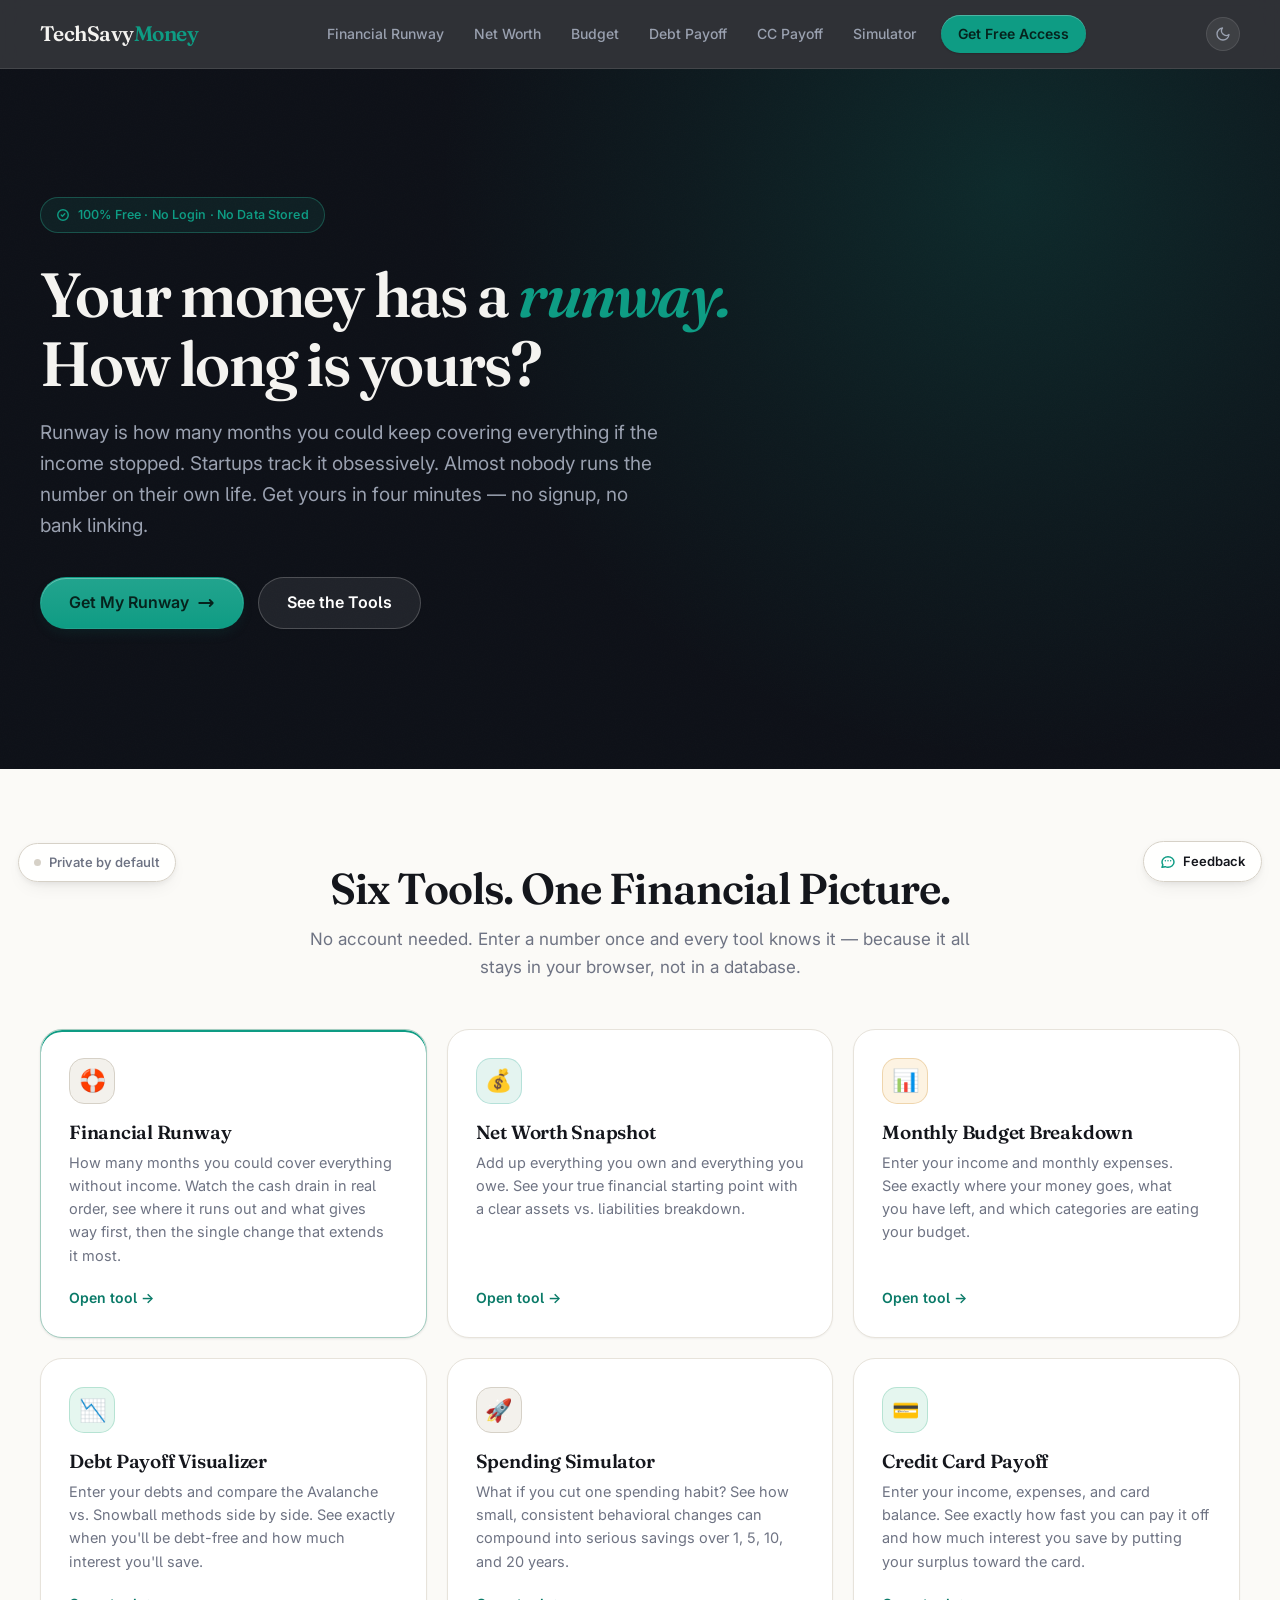
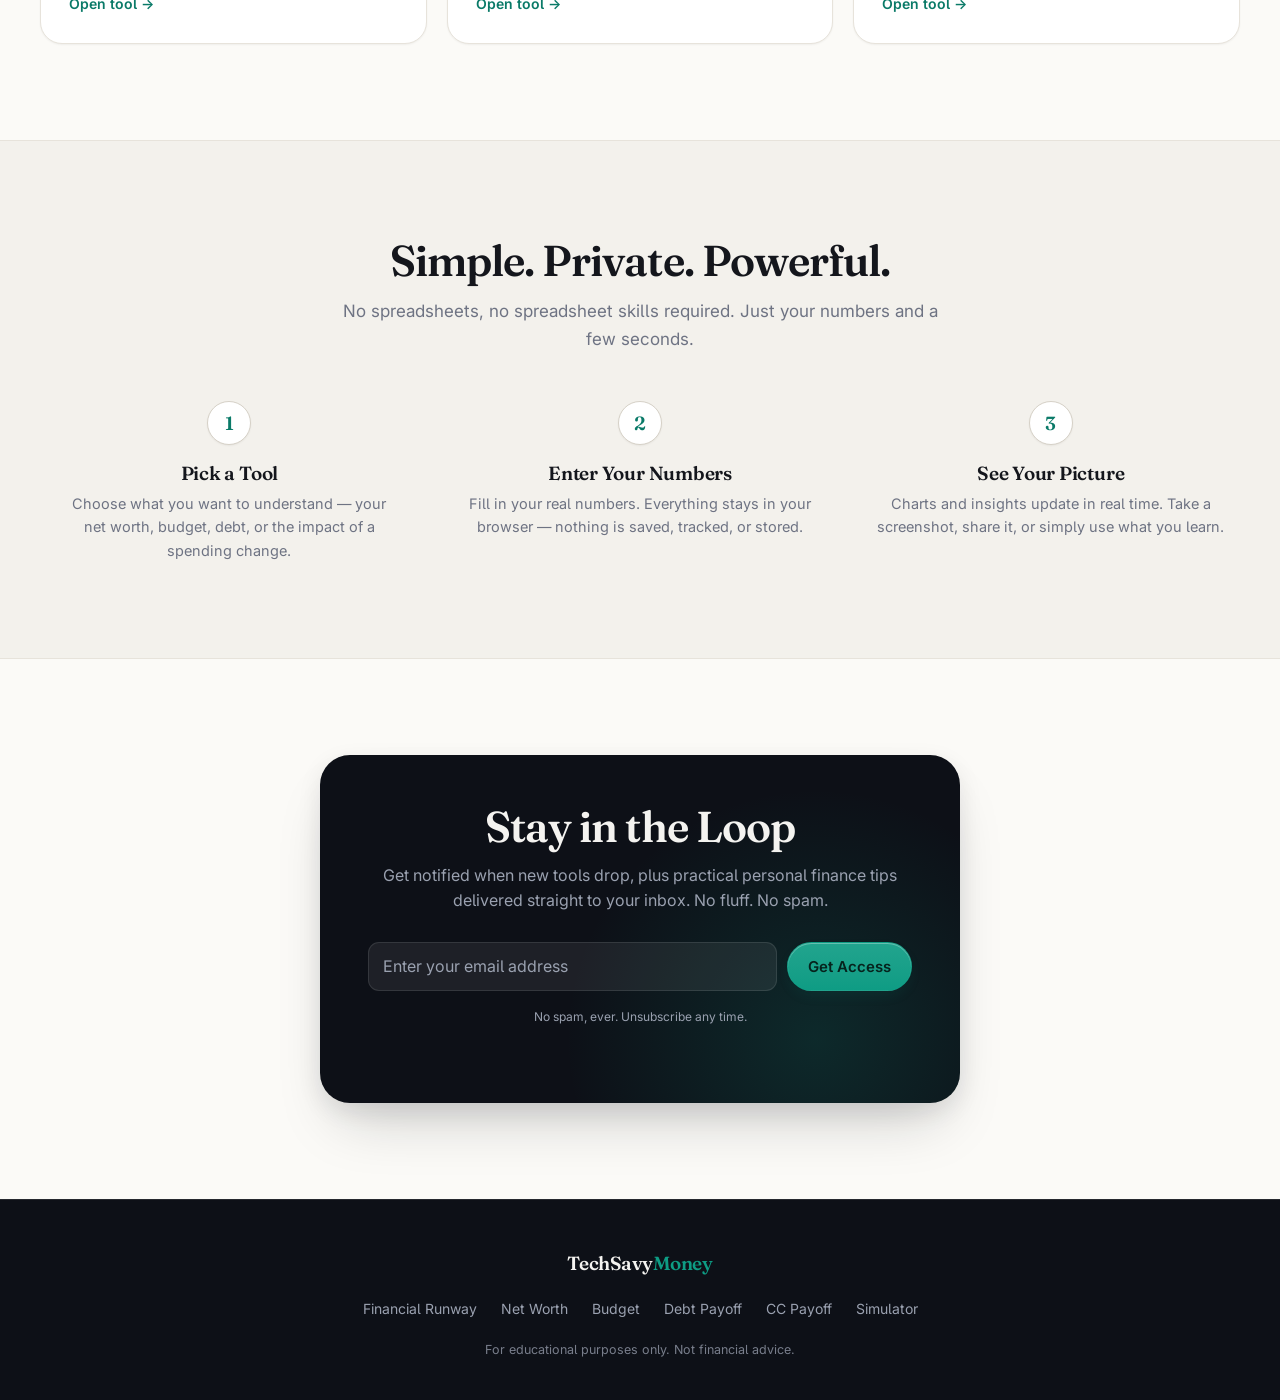
==== commit 95d0841f: "Rename "What Breaks First" to "Financial Runway" Same arithmetic, different register. Runway is a te" ====
--- a/dashboard/index.html
+++ b/dashboard/index.html
@@ -25,7 +25,7 @@
     <div class="container">
       <a href="index.html" class="nav-logo">TechSavy<span>Money</span></a>
       <div class="nav-links">
-        <a href="resilience.html">What Breaks First</a>
+        <a href="runway.html">Financial Runway</a>
         <a href="net-worth.html">Net Worth</a>
         <a href="budget.html">Budget</a>
         <a href="debt-payoff.html">Debt Payoff</a>
@@ -40,7 +40,7 @@
       <button class="nav-toggle" onclick="toggleNav()" aria-label="Toggle menu">&#9776;</button>
     </div>
     <div class="nav-mobile" id="mobileNav">
-      <a href="resilience.html">What Breaks First</a>
+      <a href="runway.html">Financial Runway</a>
       <a href="net-worth.html">Net Worth</a>
       <a href="budget.html">Budget Breakdown</a>
       <a href="debt-payoff.html">Debt Payoff</a>
@@ -58,11 +58,11 @@
           <svg width="14" height="14" fill="none" viewBox="0 0 24 24" stroke="currentColor" stroke-width="2.5"><path stroke-linecap="round" stroke-linejoin="round" d="M9 12l2 2 4-4m6 2a9 9 0 11-18 0 9 9 0 0118 0z"/></svg>
           100% Free · No Login · No Data Stored
         </div>
-        <h1>If your income stopped today, <span>what breaks first?</span></h1>
-        <p>Every other money tool tells you what you spent, or what happens if nothing goes wrong. This one models the downside — how long your cash lasts, what fails first, and the single change that buys you the most time. Four minutes. No signup, no bank linking.</p>
+        <h1>Your money has a <span>runway.</span> How long is yours?</h1>
+        <p>Runway is how many months you could keep covering everything if the income stopped. Startups track it obsessively. Almost nobody runs the number on their own life. Get yours in four minutes — no signup, no bank linking.</p>
         <div class="hero-actions">
-          <a href="resilience.html" class="btn btn-primary btn-lg">
-            Find Out — It's Free
+          <a href="runway.html" class="btn btn-primary btn-lg">
+            Get My Runway
             <svg width="18" height="18" fill="none" viewBox="0 0 24 24" stroke="currentColor" stroke-width="2.5"><path stroke-linecap="round" stroke-linejoin="round" d="M17 8l4 4m0 0l-4 4m4-4H3"/></svg>
           </a>
           <a href="#tools" class="btn btn-secondary btn-lg" style="background: rgba(255,255,255,0.08); color: #fff; border-color: rgba(255,255,255,0.2);">See the Tools</a>
@@ -79,10 +79,10 @@
 
       <div class="tools-grid">
 
-        <a href="resilience.html" class="tool-card">
+        <a href="runway.html" class="tool-card">
           <div class="tool-icon tool-icon-navy">🛟</div>
-          <h3>What Breaks First</h3>
-          <p>Model an income stop. See your cash drain in real order, watch the moment credit runs out, and get the month-by-month cascade of what fails — then the one change that buys you the most time.</p>
+          <h3>Financial Runway</h3>
+          <p>How many months you could cover everything without income. Watch the cash drain in real order, see where it runs out and what gives way first, then the single change that extends it most.</p>
           <span class="tool-card-link">Open tool →</span>
         </a>
 
@@ -174,7 +174,7 @@
       <div class="footer-inner">
         <div class="footer-logo">TechSavy<span>Money</span></div>
         <div class="footer-links">
-          <a href="resilience.html">What Breaks First</a>
+          <a href="runway.html">Financial Runway</a>
           <a href="net-worth.html">Net Worth</a>
           <a href="budget.html">Budget</a>
           <a href="debt-payoff.html">Debt Payoff</a>
--- a/dashboard/css/styles.css
+++ b/dashboard/css/styles.css
@@ -1164,22 +1164,22 @@
 
 /* ═══ Resilience engine (Layer 2) ═════════════════════════════════ */
 
-.resilience-muted { font-size: 0.875rem; line-height: 1.6; color: var(--muted); }
-
-.resilience-headline {
+.runway-muted { font-size: 0.875rem; line-height: 1.6; color: var(--muted); }
+
+.runway-headline {
   position: relative;
   overflow: hidden;
   border-color: var(--line-strong);
   box-shadow: var(--shadow);
 }
-.resilience-headline::before {
+.runway-headline::before {
   content: '';
   position: absolute;
   inset: 0 0 auto 0;
   height: 3px;
   background: linear-gradient(90deg, var(--accent), color-mix(in srgb, var(--accent) 40%, var(--warn)));
 }
-.resilience-big {
+.runway-big {
   font-family: var(--font-display);
   font-variation-settings: 'SOFT' 0, 'WONK' 0;
   font-size: clamp(2.75rem, 1.8rem + 4.2vw, 4.25rem);
@@ -1190,10 +1190,10 @@
   font-variant-numeric: tabular-nums;
   color: var(--ink);
 }
-.resilience-big.positive { color: var(--pos); }
-.resilience-big.caution  { color: var(--warn); }
-.resilience-big.negative { color: var(--neg); }
-.resilience-sub {
+.runway-big.positive { color: var(--pos); }
+.runway-big.caution  { color: var(--warn); }
+.runway-big.negative { color: var(--neg); }
+.runway-sub {
   font-size: 0.9375rem;
   line-height: 1.62;
   color: var(--muted);
@@ -1365,3 +1365,182 @@
   .navbar .container { gap: 0.75rem; }
   .theme-toggle { margin-left: auto; }
 }
+
+/* ═══ Feedback widget ═════════════════════════════════════════════
+   Injected by js/feedback.js on every page. Its markup is fixed, so
+   these selectors match what that file emits.
+   ═══════════════════════════════════════════════════════════════════ */
+
+textarea {
+  width: 100%;
+  padding: 0.6875rem 0.875rem;
+  background: var(--surface);
+  border: 1px solid var(--line-strong);
+  border-radius: var(--radius-sm);
+  font-family: inherit;
+  font-size: 0.9375rem;
+  line-height: 1.55;
+  color: var(--ink);
+  resize: vertical;
+  min-height: 5.5rem;
+  transition: border-color 0.16s var(--ease), box-shadow 0.16s var(--ease);
+}
+textarea::placeholder { color: color-mix(in srgb, var(--muted) 72%, transparent); }
+textarea:hover { border-color: var(--muted); }
+textarea:focus {
+  outline: none;
+  border-color: var(--accent);
+  box-shadow: 0 0 0 3.5px var(--accent-glow);
+}
+textarea.error {
+  border-color: var(--neg);
+  box-shadow: 0 0 0 3.5px color-mix(in srgb, var(--neg) 16%, transparent);
+}
+
+.btn-block { display: flex; width: 100%; }
+
+/* ── Launcher ──────────────────────────────────────────────────── */
+.feedback-btn {
+  position: fixed;
+  right: 1.125rem;
+  bottom: 1.125rem;
+  z-index: 200;
+  display: inline-flex;
+  align-items: center;
+  gap: 0.4375rem;
+  padding: 0.5625rem 1rem;
+  background: color-mix(in srgb, var(--surface) 88%, transparent);
+  backdrop-filter: saturate(180%) blur(12px);
+  -webkit-backdrop-filter: saturate(180%) blur(12px);
+  border: 1px solid var(--line-strong);
+  border-radius: 999px;
+  box-shadow: var(--shadow);
+  font-size: 0.8125rem;
+  font-weight: 600;
+  color: var(--ink);
+  cursor: pointer;
+  transition: transform 0.18s var(--ease), box-shadow 0.18s var(--ease),
+              border-color 0.18s var(--ease);
+}
+.feedback-btn:hover {
+  transform: translateY(-1.5px);
+  border-color: var(--accent);
+  box-shadow: var(--shadow-md);
+}
+.feedback-btn svg { color: var(--accent); flex-shrink: 0; }
+
+/* ── Overlay + modal ───────────────────────────────────────────── */
+.feedback-overlay {
+  position: fixed;
+  inset: 0;
+  z-index: 300;
+  display: grid;
+  place-items: center;
+  padding: 1.25rem;
+  background: color-mix(in srgb, var(--shell) 62%, transparent);
+  backdrop-filter: blur(5px);
+  -webkit-backdrop-filter: blur(5px);
+  animation: feedback-fade 0.2s var(--ease);
+}
+@keyframes feedback-fade { from { opacity: 0; } to { opacity: 1; } }
+
+.feedback-modal {
+  width: min(29rem, 100%);
+  max-height: calc(100vh - 2.5rem);
+  overflow-y: auto;
+  background: var(--surface);
+  border: 1px solid var(--line);
+  border-radius: var(--radius-lg);
+  box-shadow: var(--shadow-lg);
+  animation: feedback-rise 0.24s var(--ease);
+}
+@keyframes feedback-rise {
+  from { opacity: 0; transform: translateY(12px) scale(0.98); }
+  to   { opacity: 1; transform: none; }
+}
+
+.feedback-modal-header {
+  display: flex;
+  align-items: center;
+  justify-content: space-between;
+  gap: 0.875rem;
+  padding: 1.125rem 1.5rem;
+  border-bottom: 1px solid var(--line);
+}
+.feedback-modal-header h3 { font-size: 1.125rem; margin: 0; }
+
+.feedback-close-btn {
+  display: grid;
+  place-items: center;
+  width: 1.875rem;
+  height: 1.875rem;
+  flex-shrink: 0;
+  background: none;
+  border: none;
+  border-radius: 50%;
+  font-size: 1.5rem;
+  line-height: 1;
+  color: var(--muted);
+  cursor: pointer;
+  transition: background 0.16s var(--ease), color 0.16s var(--ease);
+}
+.feedback-close-btn:hover { background: var(--surface-2); color: var(--ink); }
+
+.feedback-modal-body { padding: 1.5rem; }
+
+/* ── Type toggle ───────────────────────────────────────────────── */
+.feedback-type-toggle {
+  display: grid;
+  grid-template-columns: 1fr 1fr;
+  gap: 0.375rem;
+  padding: 0.25rem;
+  margin-bottom: 1.25rem;
+  background: var(--surface-2);
+  border: 1px solid var(--line);
+  border-radius: 999px;
+}
+.feedback-type-btn {
+  padding: 0.4375rem 0.625rem;
+  background: none;
+  border: none;
+  border-radius: 999px;
+  font-size: 0.8125rem;
+  font-weight: 600;
+  color: var(--muted);
+  cursor: pointer;
+  transition: background 0.16s var(--ease), color 0.16s var(--ease), box-shadow 0.16s var(--ease);
+}
+.feedback-type-btn:hover { color: var(--ink); }
+.feedback-type-btn.active {
+  background: var(--surface);
+  color: var(--ink);
+  box-shadow: var(--shadow-xs);
+}
+
+.feedback-privacy-note {
+  margin-top: 0.875rem;
+  font-size: 0.71875rem;
+  line-height: 1.5;
+  text-align: center;
+  color: var(--muted);
+}
+
+/* ── Success ───────────────────────────────────────────────────── */
+.feedback-success { padding: 2.5rem 1.5rem; }
+.feedback-success-inner { text-align: center; }
+.feedback-success-emoji { font-size: 2.5rem; line-height: 1; margin-bottom: 0.875rem; }
+.feedback-success h3 { margin-bottom: 0.5rem; }
+.feedback-success p { font-size: 0.9375rem; line-height: 1.6; color: var(--muted); }
+
+/* ── Responsive ────────────────────────────────────────────────── */
+@media (max-width: 640px) {
+  .feedback-btn { right: 0.875rem; bottom: 0.875rem; padding: 0.5rem 0.875rem; font-size: 0.75rem; }
+  .feedback-modal-header, .feedback-modal-body { padding: 1.125rem; }
+}
+/* Below this the launcher and the privacy pill would collide */
+@media (max-width: 420px) {
+  .feedback-btn span, .feedback-btn { font-size: 0; gap: 0; padding: 0.625rem; }
+  .feedback-btn svg { width: 18px; height: 18px; }
+}
+
+@media print { .feedback-btn, .feedback-overlay { display: none !important; } }
